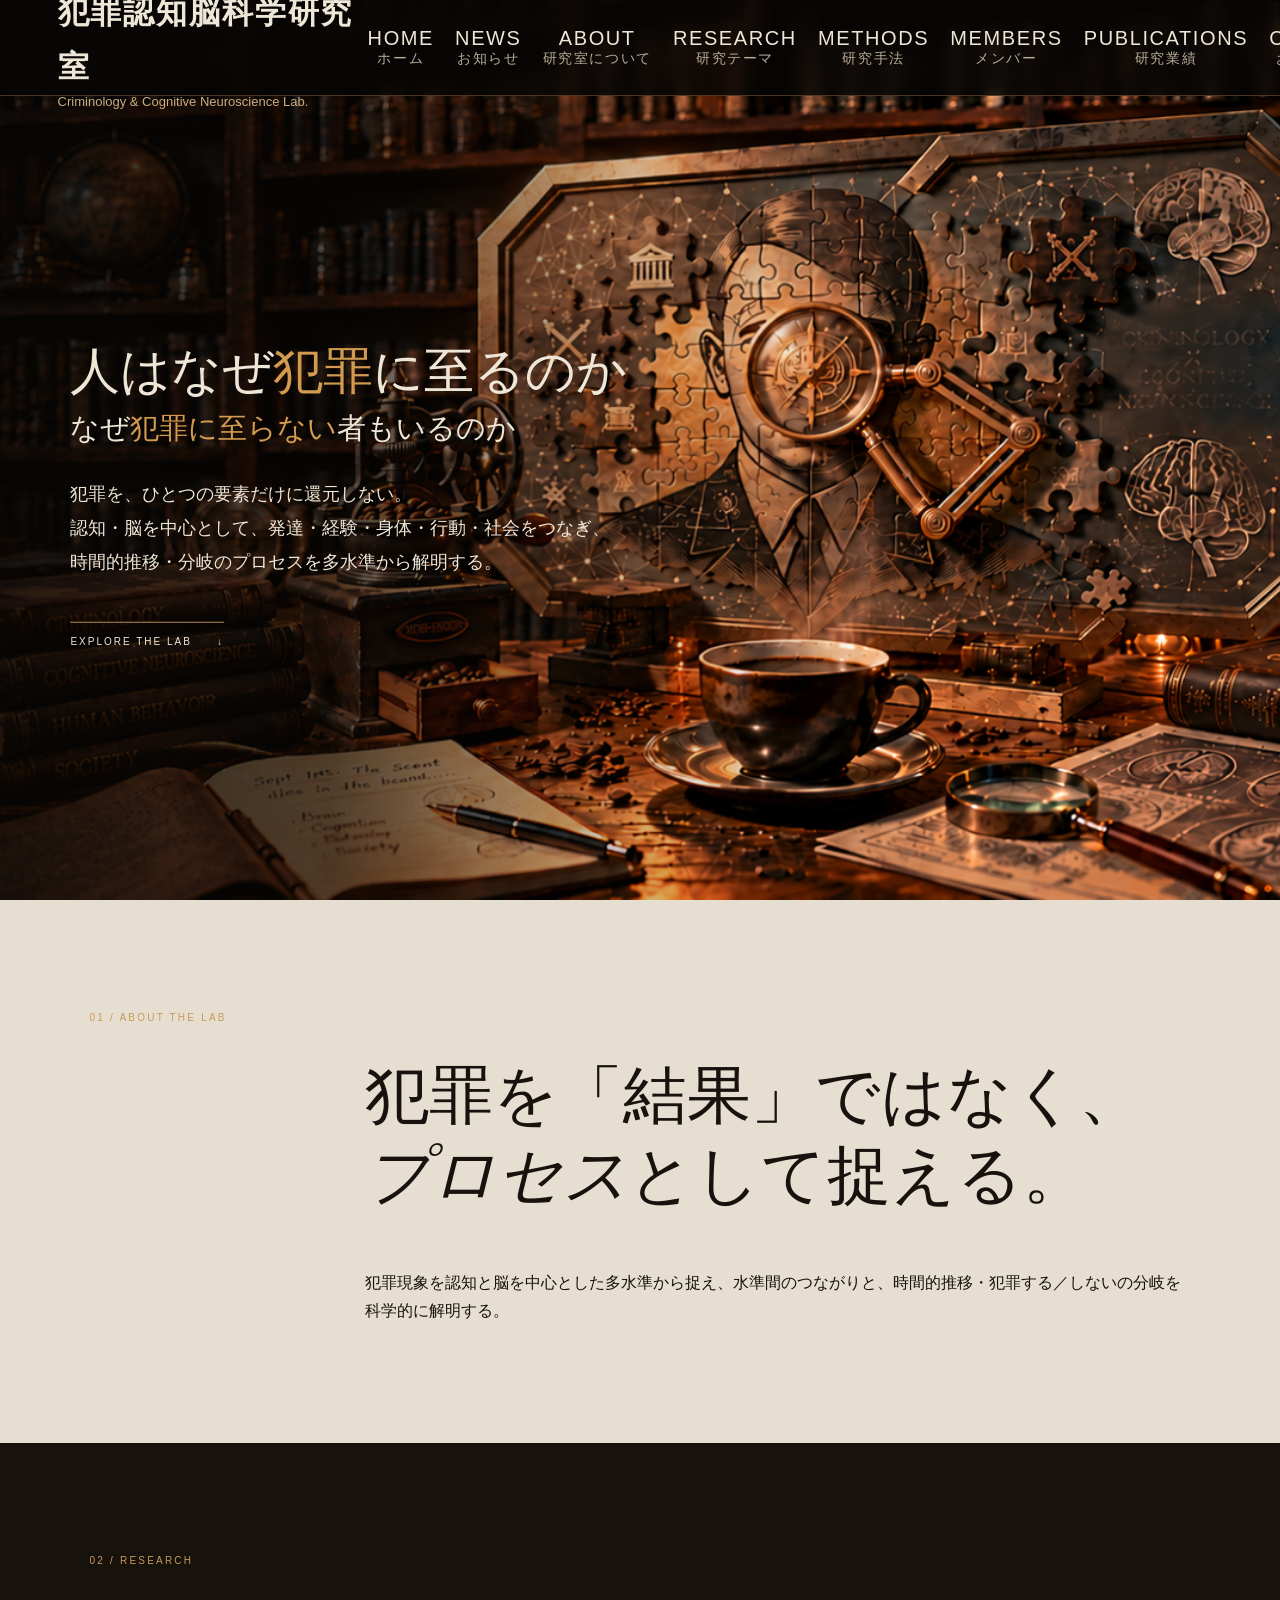
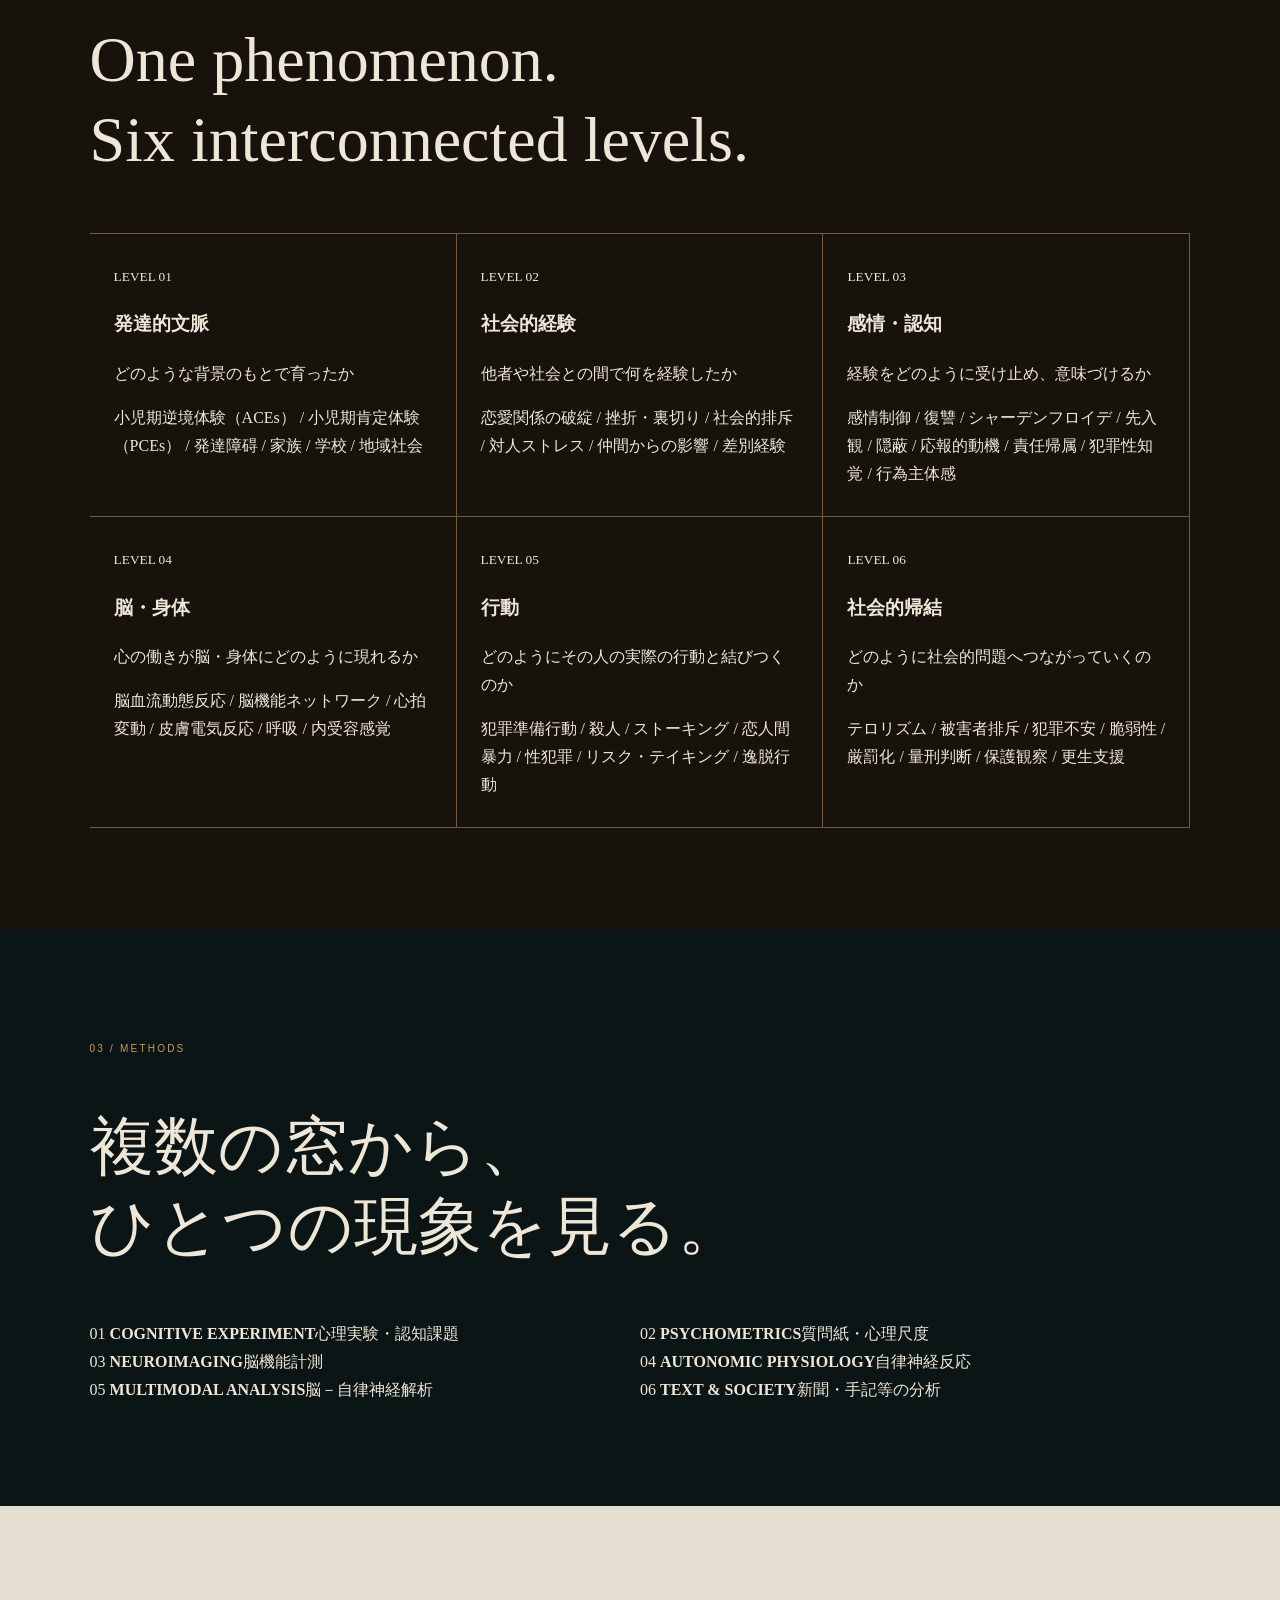
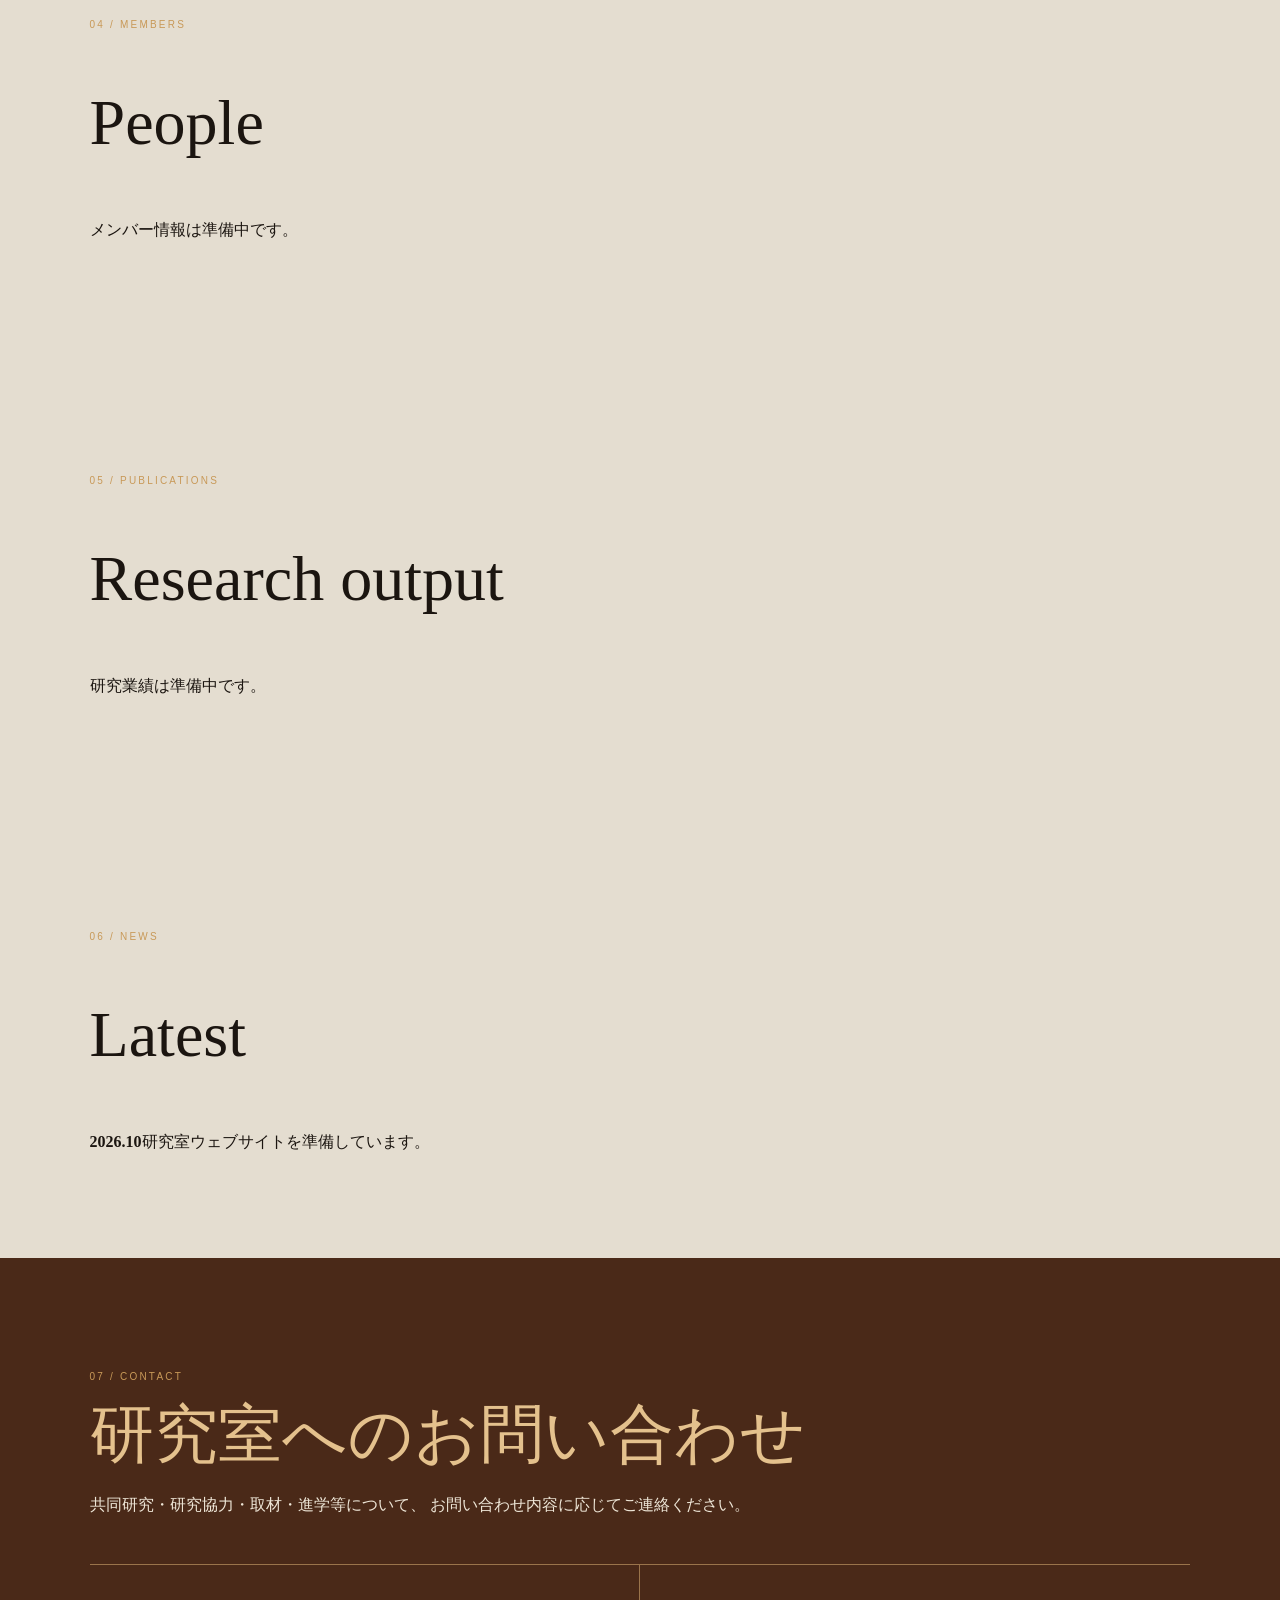
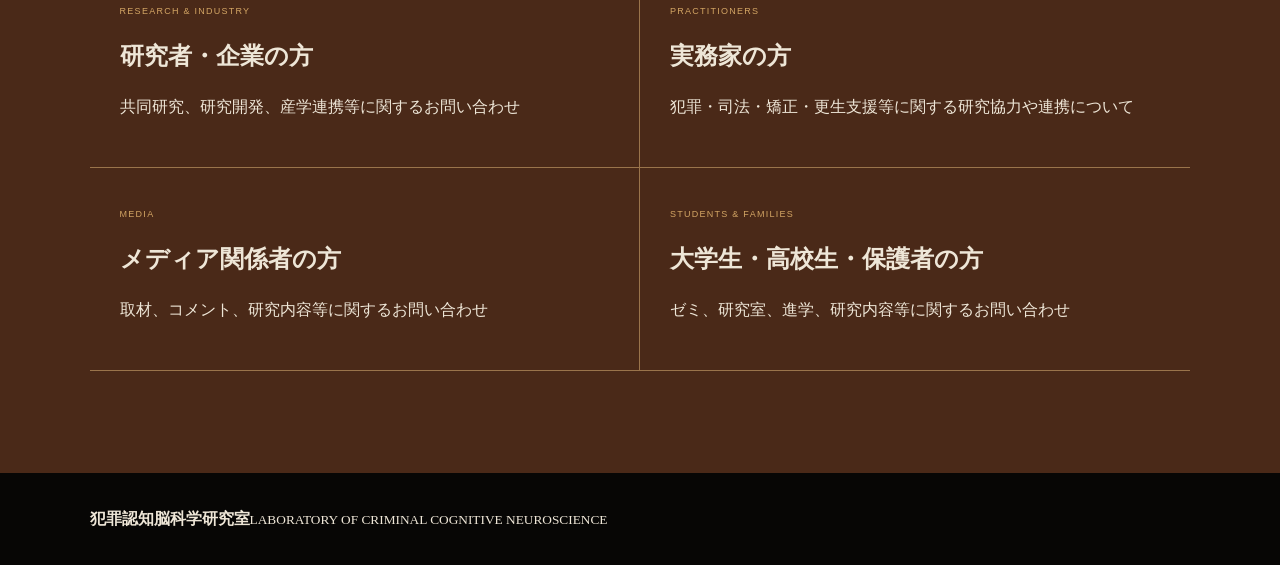
==== index.html @ 219d240c "Update index.html" ====
<!doctype html>
<html lang="ja">
<head>
<meta charset="utf-8"><meta name="viewport" content="width=device-width,initial-scale=1">
<title>犯罪認知脳科学研究室 | Criminology & Cognitive Neuroscience Laboratory </title>
<meta name="description" content="犯罪現象を認知・脳・身体・行動・社会の多水準から捉える犯罪認知脳科学研究室。">
<link rel="stylesheet" href="style.css?v=7">
</head>
<body>
<header class="site-header">
  <a class="brand" href="#top"><strong id="lab-name">犯罪認知脳科学研究室</strong><small id="lab-name-en">Criminology & Cognitive Neuroscience Laboratory</small></a>
  <button class="menu" onclick="document.body.classList.toggle('open')">MENU</button>
<nav>
  <a href="#top">HOME<small>ホーム</small></a>
  <a href="#news">NEWS<small>お知らせ</small></a>
  <a href="#about">ABOUT<small>研究室について</small></a>
  <a href="#research">RESEARCH<small>研究テーマ</small></a>
  <a href="#methods">METHODS<small>研究手法</small></a>
  <a href="#people">MEMBERS<small>メンバー</small></a>
  <a href="#output">PUBLICATIONS<small>研究業績</small></a>
  <a href="#contact">CONTACT<small>お問い合わせ</small></a>
</nav>
</header>

<main id="top">
<section class="hero">
 <div class="shade"></div>
 <div class="hero-copy">
   <h1>人はなぜ<span>犯罪</span>に至るのか<br><span class="second">なぜ<span class="accent">犯罪に至らない</span>者もいるのか</span></h1>
   <p class="sub">犯罪を、ひとつの要素だけに還元しない。<br>認知・脳を中心として、発達・経験・身体・行動・社会をつなぎ、<br>時間的推移・分岐のプロセスを多水準から解明する。</p>
   <a class="discover" href="#about">EXPLORE THE LAB <i>↓</i></a>
 </div>
</section>

<section class="intro" id="about">
 <p class="label">01 / ABOUT THE LAB</p>
 <div><h2>犯罪を「結果」ではなく、<br><em>プロセス</em>として捉える。</h2>
 <p>犯罪現象を認知と脳を中心とした多水準から捉え、水準間のつながりと、時間的推移・犯罪する／しないの分岐を科学的に解明する。</p></div>
</section>

<section class="research" id="research">
 <p class="label">02 / RESEARCH</p><h2>One phenomenon.<br><span>Six interconnected levels.</span></h2>
 <div class="cards six">
  <article><small>LEVEL 01</small><h3>発達的文脈</h3><p>どのような背景のもとで育ったか</p><span>小児期逆境体験（ACEs） / 小児期肯定体験（PCEs） / 発達障碍 / 家族 / 学校 / 地域社会</span></article>
  <article><small>LEVEL 02</small><h3>社会的経験</h3><p>他者や社会との間で何を経験したか</p><span>恋愛関係の破綻 / 挫折・裏切り / 社会的排斥 / 対人ストレス / 仲間からの影響 / 差別経験</span></article>
  <article><small>LEVEL 03</small><h3>感情・認知</h3><p>経験をどのように受け止め、意味づけるか</p><span>感情制御 / 復讐 / シャーデンフロイデ / 先入観 / 隠蔽 / 応報的動機 / 責任帰属 / 犯罪性知覚 / 行為主体感</span></article>
  <article><small>LEVEL 04</small><h3>脳・身体</h3><p>心の働きが脳・身体にどのように現れるか</p><span>脳血流動態反応 / 脳機能ネットワーク / 心拍変動 / 皮膚電気反応 / 呼吸 / 内受容感覚</span></article>
  <article><small>LEVEL 05</small><h3>行動</h3><p>どのようにその人の実際の行動と結びつくのか</p><span>犯罪準備行動 / 殺人 / ストーキング / 恋人間暴力 / 性犯罪 / リスク・テイキング / 逸脱行動</span></article>
  <article><small>LEVEL 06</small><h3>社会的帰結</h3><p>どのように社会的問題へつながっていくのか</p><span>テロリズム / 被害者排斥 / 犯罪不安 / 脆弱性 / 厳罰化 / 量刑判断 / 保護観察 / 更生支援</span></article>
 </div>
</section>

<section class="methods" id="methods">
  <p class="label">03 / METHODS</p>
  <h2>複数の窓から、<br>ひとつの現象を見る。</h2>
<div class="methodgrid"><div>01 <b>COGNITIVE EXPERIMENT</b><span>心理実験・認知課題</span></div><div>02 <b>PSYCHOMETRICS</b><span>質問紙・心理尺度</span></div><div>03 <b>NEUROIMAGING</b><span>脳機能計測</span></div><div>04 <b>AUTONOMIC PHYSIOLOGY</b><span>自律神経反応</span></div><div>05 <b>MULTIMODAL ANALYSIS</b><span>脳－自律神経解析</span></div><div>06 <b>TEXT & SOCIETY</b><span>新聞・手記等の分析</span></div></div>
</section>

<section class="placeholder" id="people">
  <p class="label">04 / MEMBERS</p><h2>People</h2><div id="members-list" class="editable-list"></div>
</section>

<section class="placeholder" id="output">
  <p class="label">05 / PUBLICATIONS</p><h2>Research output</h2><div id="publications-list" class="editable-list"></div>
</section>

<section class="placeholder" id="news">
  <p class="label">06 / NEWS</p><h2>Latest</h2><div id="news-list" class="editable-list"></div>
</section>

<section class="contact" id="contact">
  <p class="label">07 / CONTACT</p>

  <h2>研究室へのお問い合わせ</h2>

  <p class="contact-lead">
    共同研究・研究協力・取材・進学等について、
    お問い合わせ内容に応じてご連絡ください。
  </p>

  <div class="contact-grid">

    <article>
      <small>RESEARCH &amp; INDUSTRY</small>
      <h3>研究者・企業の方</h3>
      <p>共同研究、研究開発、産学連携等に関するお問い合わせ</p>
    </article>

    <article>
      <small>PRACTITIONERS</small>
      <h3>実務家の方</h3>
      <p>犯罪・司法・矯正・更生支援等に関する研究協力や連携について</p>
    </article>

    <article>
      <small>MEDIA</small>
      <h3>メディア関係者の方</h3>
      <p>取材、コメント、研究内容等に関するお問い合わせ</p>
    </article>

    <article>
      <small>STUDENTS &amp; FAMILIES</small>
      <h3>大学生・高校生・保護者の方</h3>
      <p>ゼミ、研究室、進学、研究内容等に関するお問い合わせ</p>
    </article>

  </div>
</section>

</main>
<footer><strong>犯罪認知脳科学研究室</strong><small>LABORATORY OF CRIMINAL COGNITIVE NEUROSCIENCE</small></footer>
<script src="content.js?v=2"></script>
</body></html>
---- style.css ----
*{box-sizing:border-box}html{scroll-behavior:smooth}body{margin:0;background:#100d0a;color:#eee6d7;font-family:Georgia,"Yu Mincho","Hiragino Mincho ProN",serif;line-height:1.75}a{color:inherit;text-decoration:none}
.site-header{height:96px;position:absolute;z-index:20;top:0;left:0;width:100%;display:flex;align-items:center;padding:0 4.5vw;background:rgba(7,6,5,.86);border-bottom:1px solid rgba(178,135,75,.38);backdrop-filter:blur(8px)}
.brand{display:flex;flex-direction:column;min-width:310px}.brand strong{font-size:23px;letter-spacing:.06em}.brand small{font:10px Arial,sans-serif;color:#c8ad82}
.site-header nav{margin-left:auto;display:flex;gap:1.65vw}.site-header nav a{font:12px Arial,sans-serif;letter-spacing:.08em;text-align:center;white-space:nowrap}.site-header nav small{display:block;font-family:"Yu Mincho",serif;font-size:9px;color:#b9ad9a}.menu{display:none}
.hero{height:100vh;min-height:720px;position:relative;background:url("hero.png") center/cover no-repeat}.shade{position:absolute;inset:0;background:linear-gradient(90deg,rgba(8,6,4,.88),rgba(8,6,4,.7) 26%,rgba(8,6,4,.18) 49%,transparent 68%)}.hero-copy{position:absolute;z-index:2;left:5.5vw;top:52%;transform:translateY(-43%);width:44vw;max-width:850px}.kicker,.label{font:10px Arial,sans-serif;letter-spacing:.22em;color:#c89958}.hero h1{font-size:clamp(43px,4.6vw,78px);font-weight:400;line-height:1.2;margin:.25em 0}.hero h1 span{color:#d29b50}.hero h1>.second{display:block;margin-top:.18em;color:#eee6d7;font-size:.53em;line-height:1.55}.sub{font-size:16px;margin-top:26px;line-height:1.9}.discover{display:inline-flex;gap:25px;border-top:1px solid #b58a51;margin-top:25px;padding-top:13px;font:10px Arial;letter-spacing:.2em}
.intro,.research,.methods,.placeholder,.join{padding:8vw 7vw}.intro{display:grid;grid-template-columns:1fr 3fr;background:#e6ded0;color:#17120d}.intro h2,.research h2,.methods h2,.placeholder h2,.join h2{font-size:clamp(38px,5vw,72px);line-height:1.25;font-weight:400}.research{background:#18120d}.cards{display:grid;grid-template-columns:repeat(3,1fr);border-top:1px solid #765a38}.cards article{padding:28px 24px;border-right:1px solid #765a38;border-bottom:1px solid #765a38}.methods{background:#0c1516}.methodgrid{display:grid;grid-template-columns:1fr 1fr}.placeholder{background:#e4ddd0;color:#1b1510}.join{background:#4a2918}footer{padding:32px 7vw;background:#070605}
@media(max-width:900px){.site-header{height:72px}.brand strong{font-size:16px}.brand small{display:none}.site-header nav{display:none}.menu{display:block;margin-left:auto}.hero-copy{left:7vw;width:86vw}.hero h1{font-size:clamp(42px,11vw,65px)}.intro{grid-template-columns:1fr}.cards{grid-template-columns:1fr}.methodgrid{grid-template-columns:1fr}}

/* PC表示の調整 */
@media (min-width: 901px) {

  /* ヘッダー */
  .site-header .brand strong {
    font-size: 31px !important;
  }

  .site-header .brand small {
    font-size: 13px !important;
  }

  .site-header nav a {
    font-size: 20px !important;
  }

  .site-header nav a small {
    font-size: 14px !important;
  }

 /* トップのメッセージ */
.hero-copy {
  width: 50vw !important;
  max-width: none !important;
}

.hero h1 {
  font-size: 50px !important;
  white-space: nowrap;
}

.hero h1 > .second {
  font-size: 0.58em !important;
  white-space: nowrap;
}

.hero .sub {
  font-size: 18px !important;
}

.contact{
  padding:8vw 7vw;
  background:#4a2918;
  color:#eee6d7;
}

.contact h2{
  font-size:clamp(38px,5vw,72px);
  line-height:1.25;
  font-weight:400;
  margin:.2em 0;
  color:#e4c18d;
}

.contact-lead{
  max-width:760px;
  margin-bottom:45px;
}

.contact-grid{
  display:grid;
  grid-template-columns:repeat(2,1fr);
  border-top:1px solid #9a744b;
}

.contact-grid article{
  padding:30px;
  border-right:1px solid #9a744b;
  border-bottom:1px solid #9a744b;
}

.contact-grid article:nth-child(2n){
  border-right:0;
}

.contact-grid small{
  font-family:Arial,sans-serif;
  font-size:9px;
  letter-spacing:.14em;
  color:#d3a564;
}

.contact-grid h3{
  font-size:24px;
  margin:.5em 0;
}

@media(max-width:900px){
  .contact-grid{
    grid-template-columns:1fr;
  }

  .contact-grid article{
    border-right:0;
  }
}
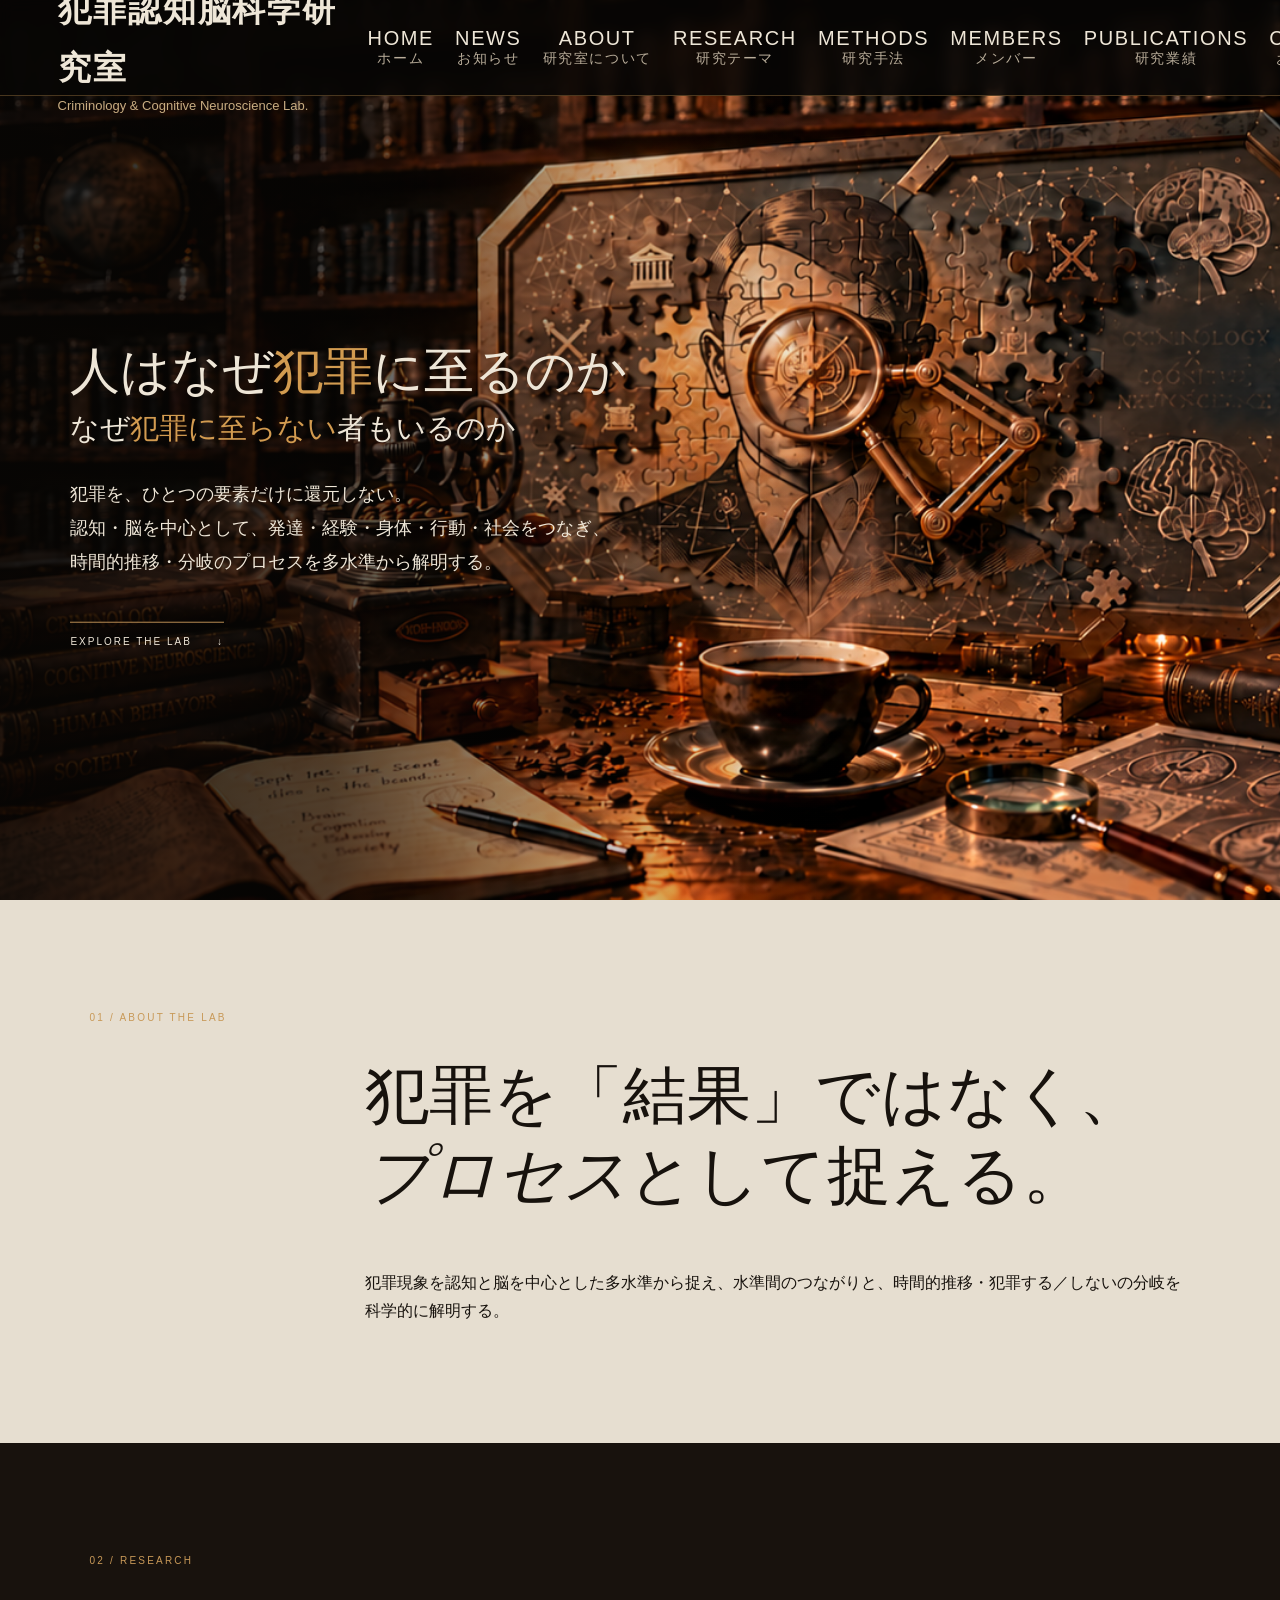
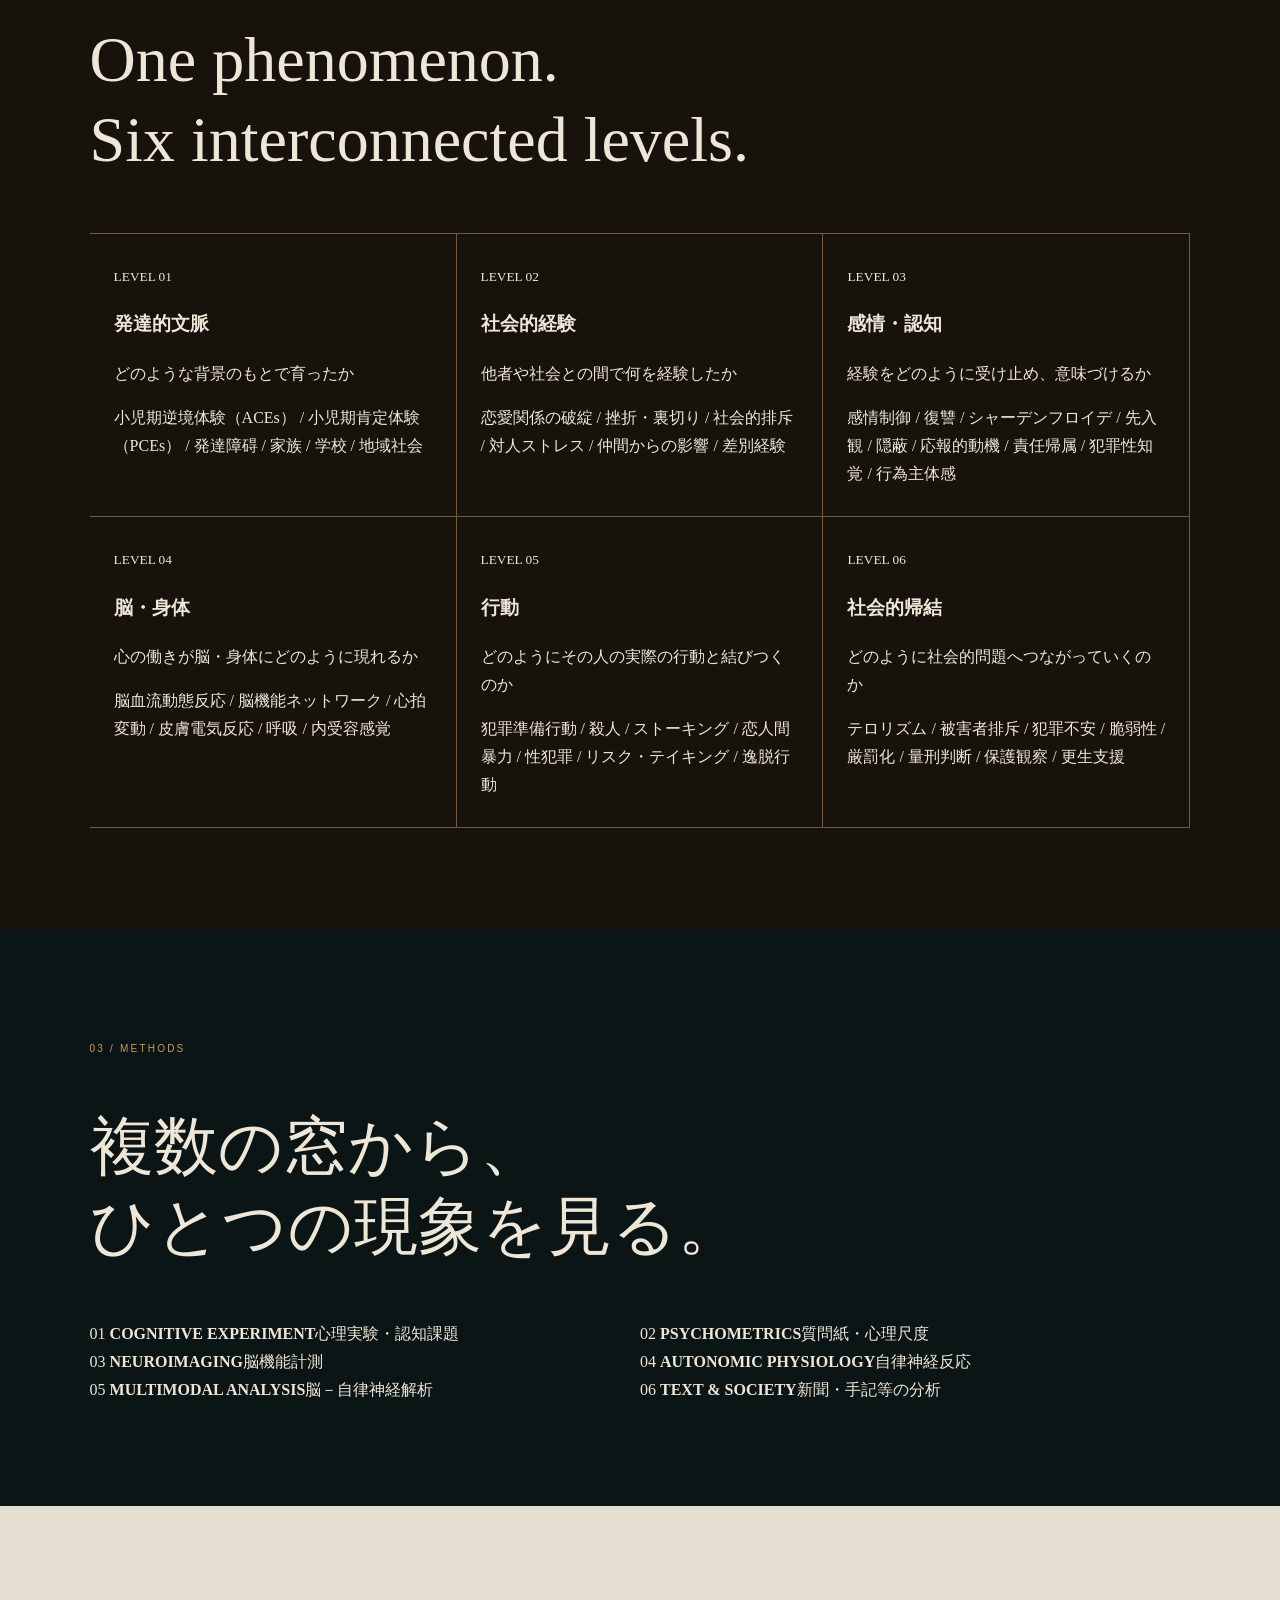
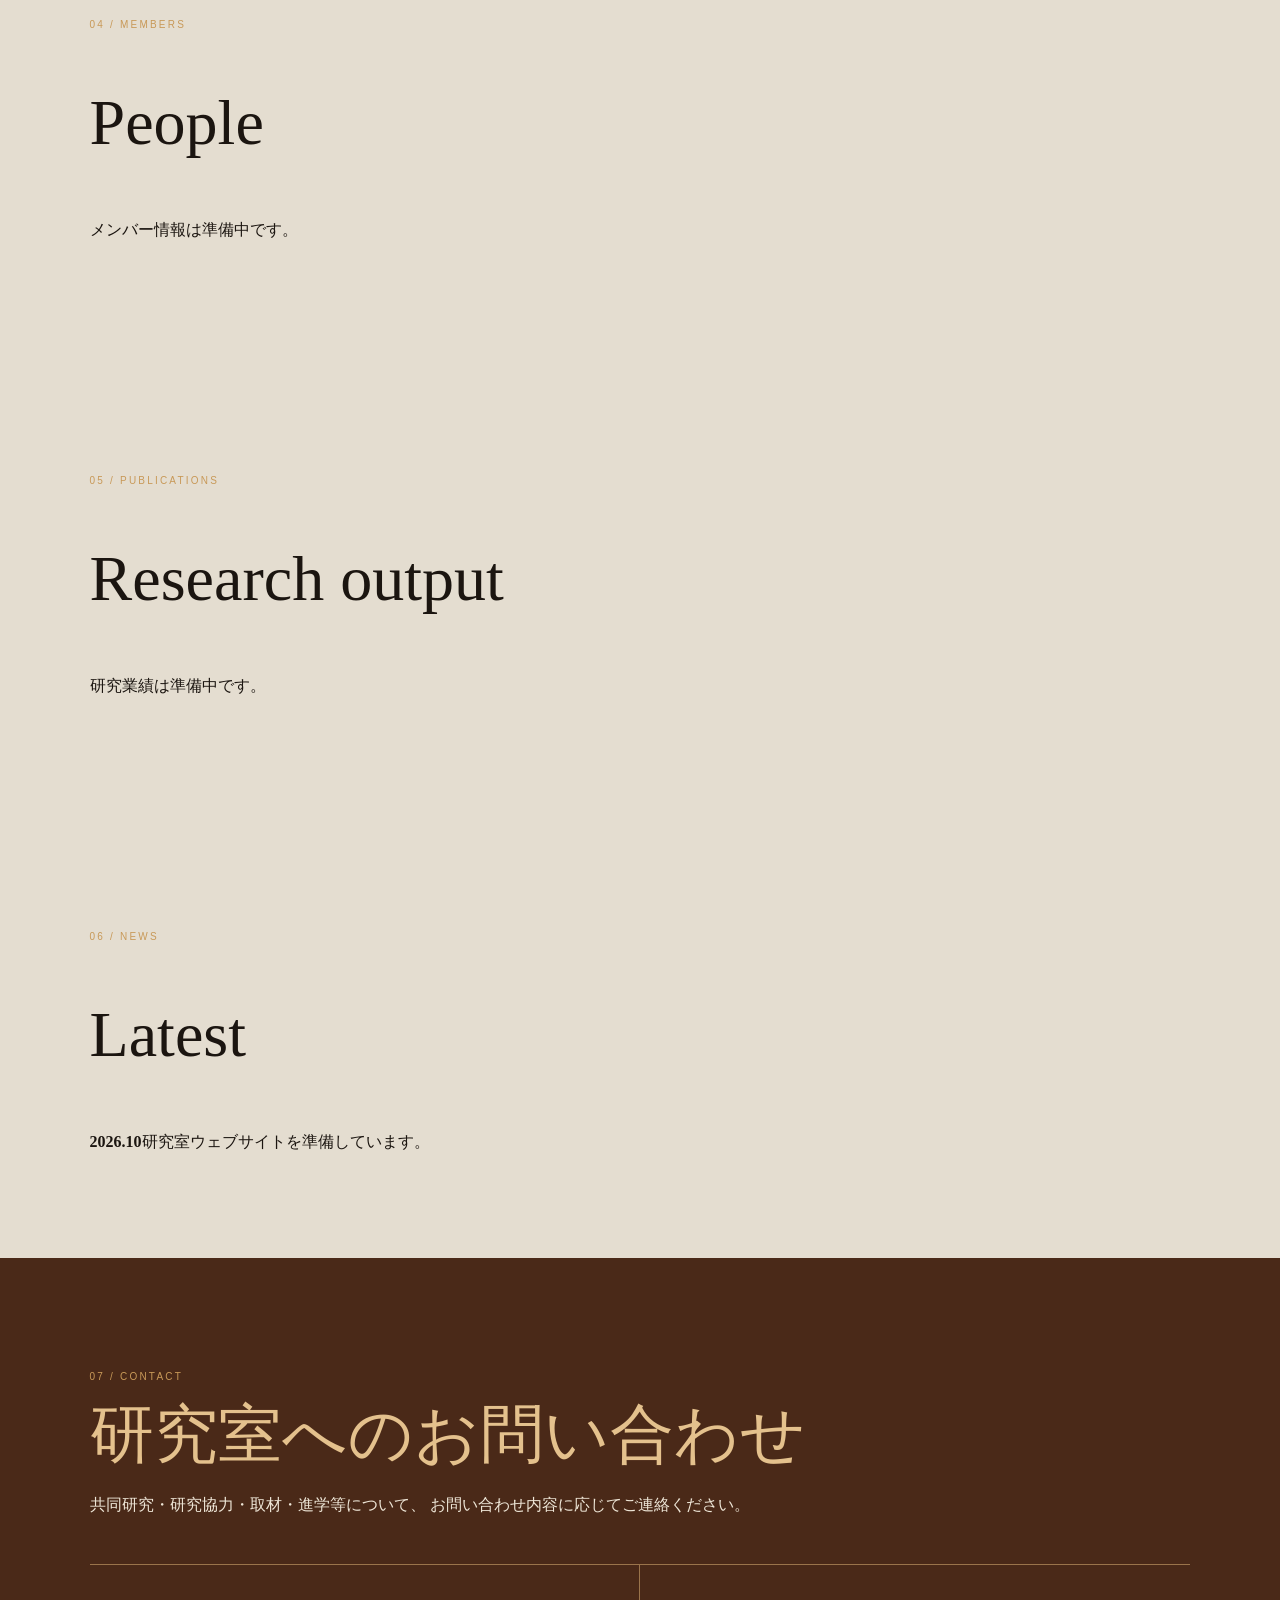
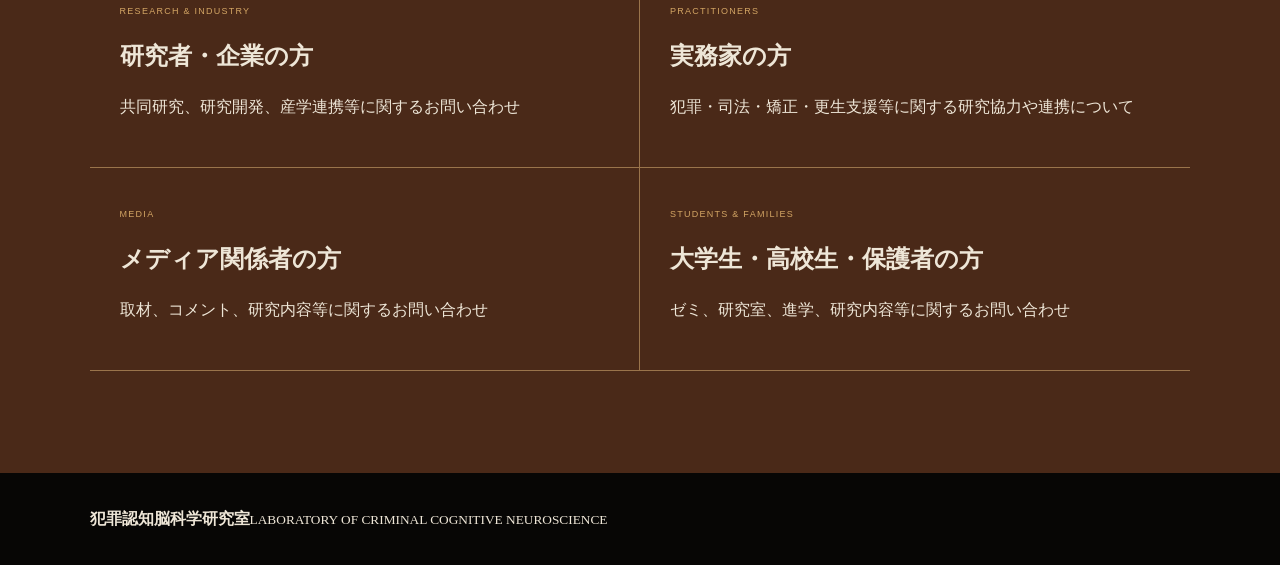
==== commit f509e4bd: "Update index.html" ====
--- a/index.html
+++ b/index.html
@@ -4,7 +4,7 @@
 <meta charset="utf-8"><meta name="viewport" content="width=device-width,initial-scale=1">
 <title>犯罪認知脳科学研究室 | Criminology & Cognitive Neuroscience Laboratory </title>
 <meta name="description" content="犯罪現象を認知・脳・身体・行動・社会の多水準から捉える犯罪認知脳科学研究室。">
-<link rel="stylesheet" href="style.css?v=7">
+<link rel="stylesheet" href="style.css?v=8">
 </head>
 <body>
 <header class="site-header">
--- a/style.css
+++ b/style.css
@@ -11,7 +11,7 @@
 
   /* ヘッダー */
   .site-header .brand strong {
-    font-size: 31px !important;
+    font-size: 33px !important;
   }
 
   .site-header .brand small {
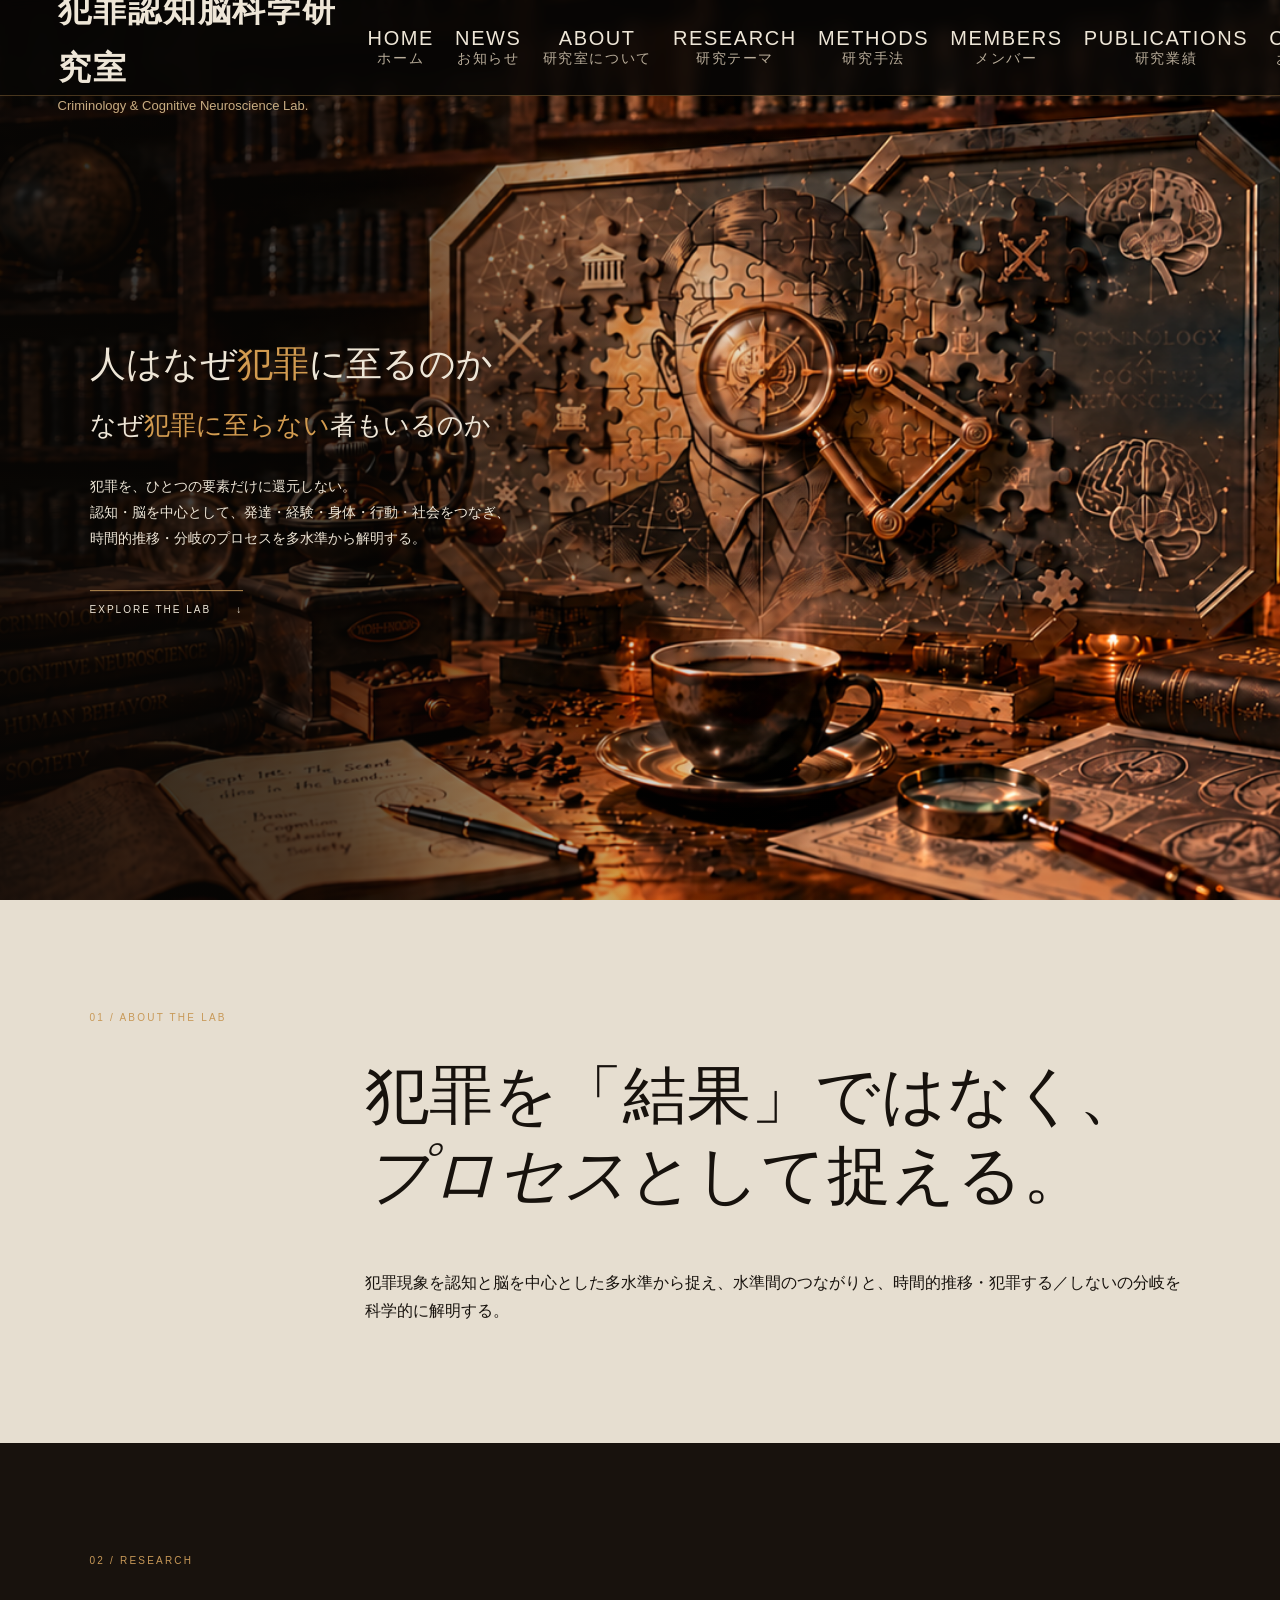
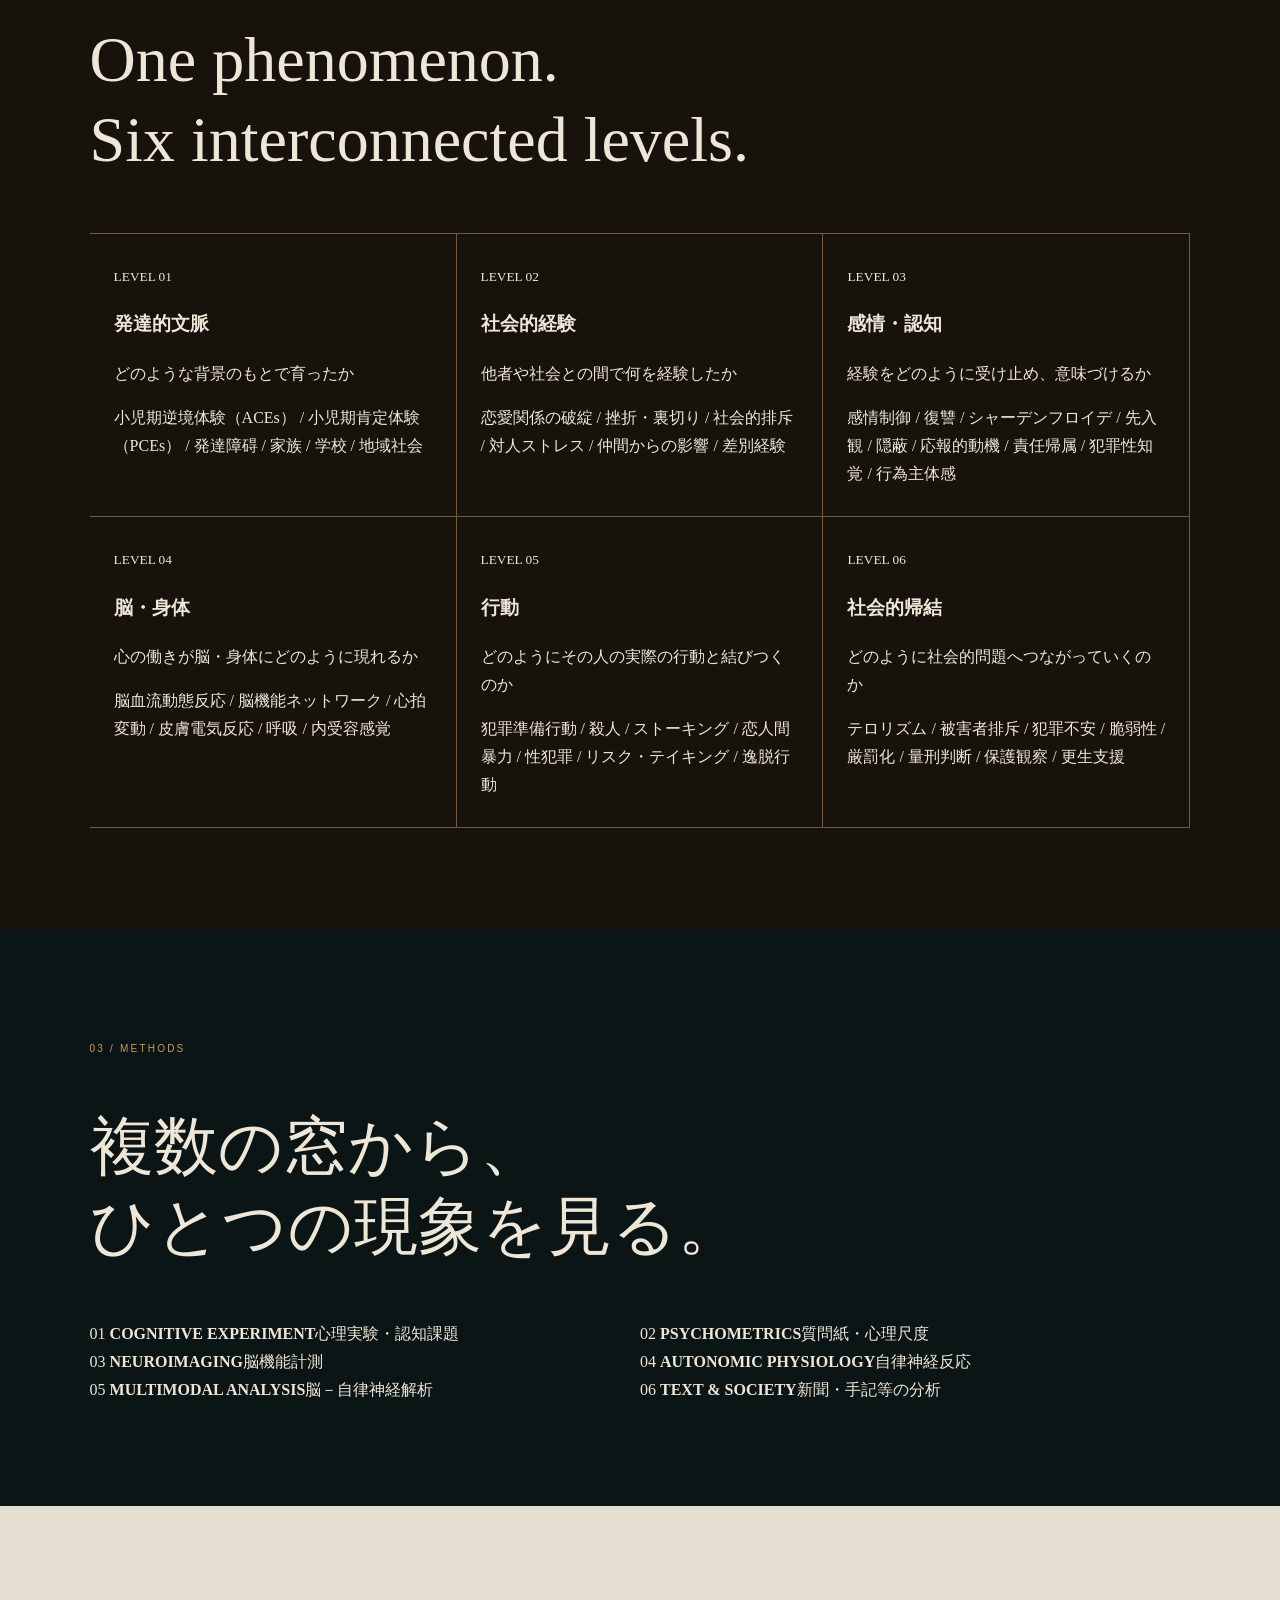
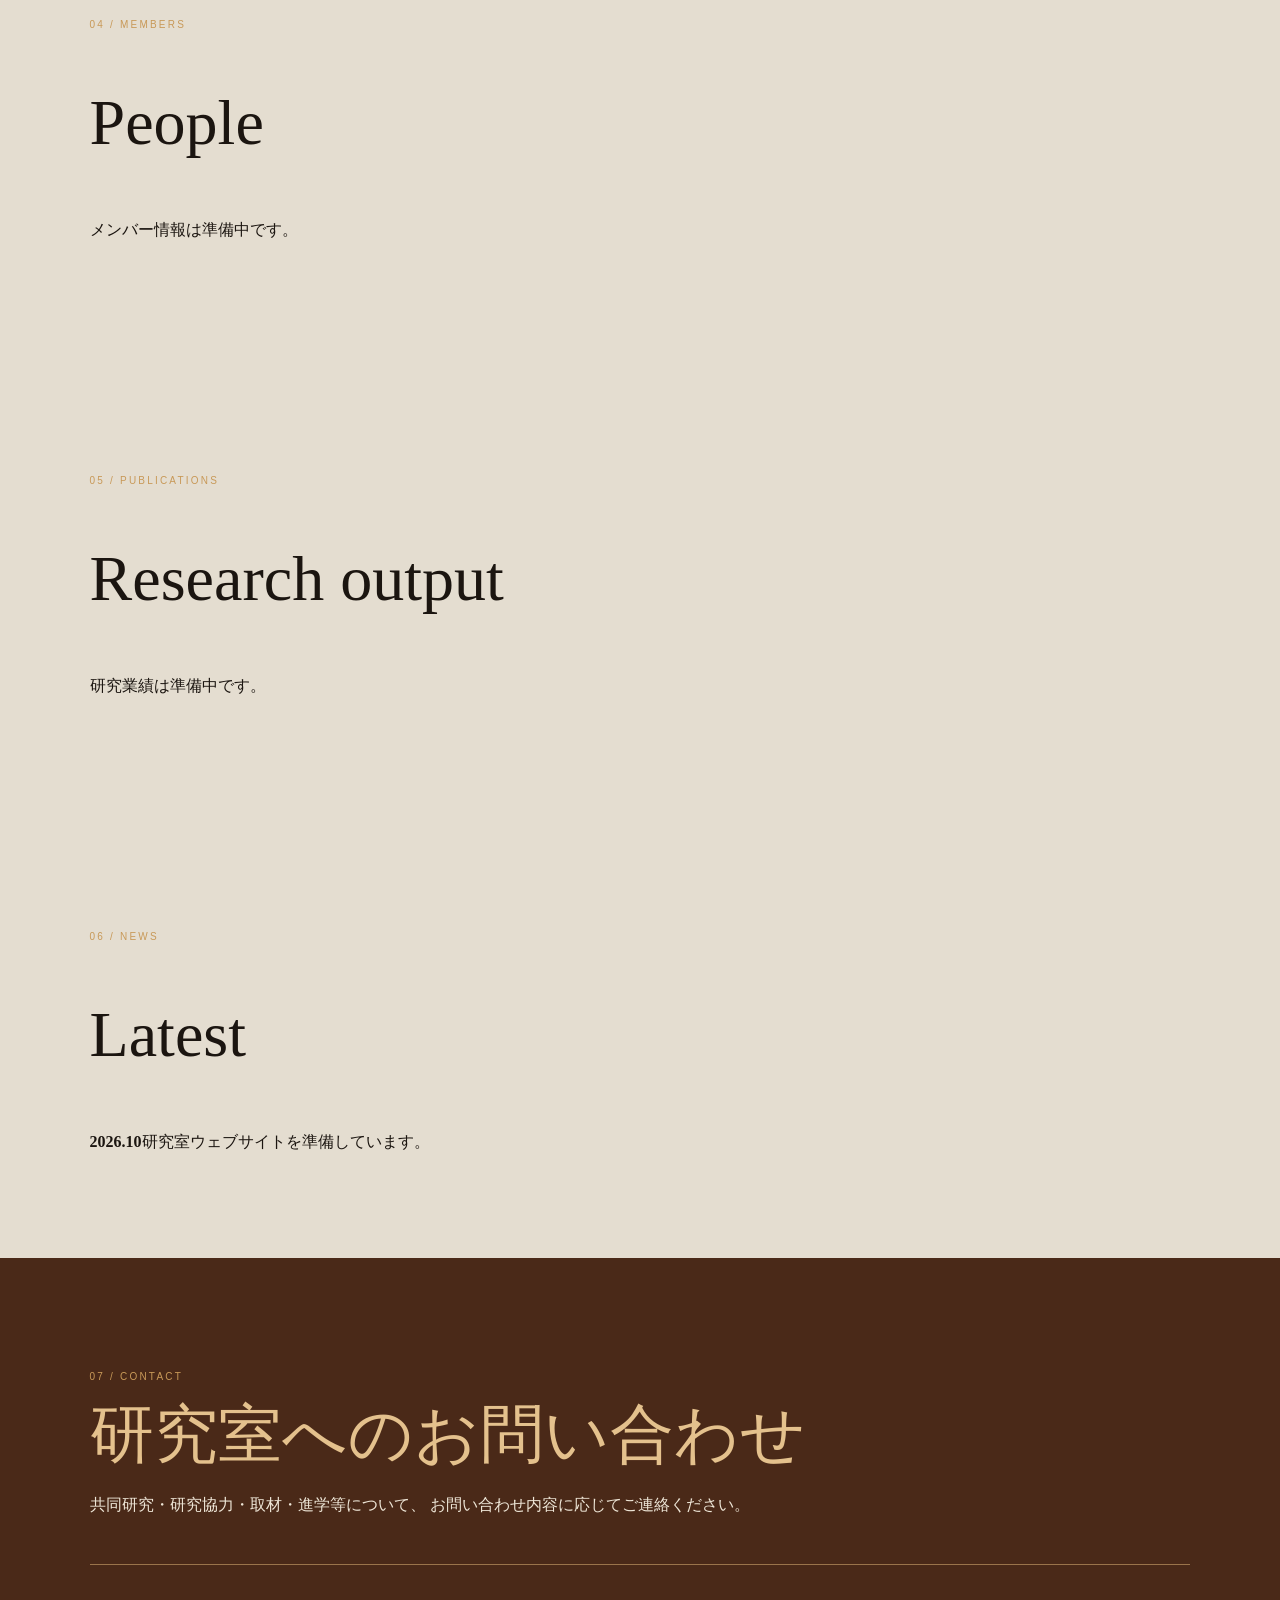
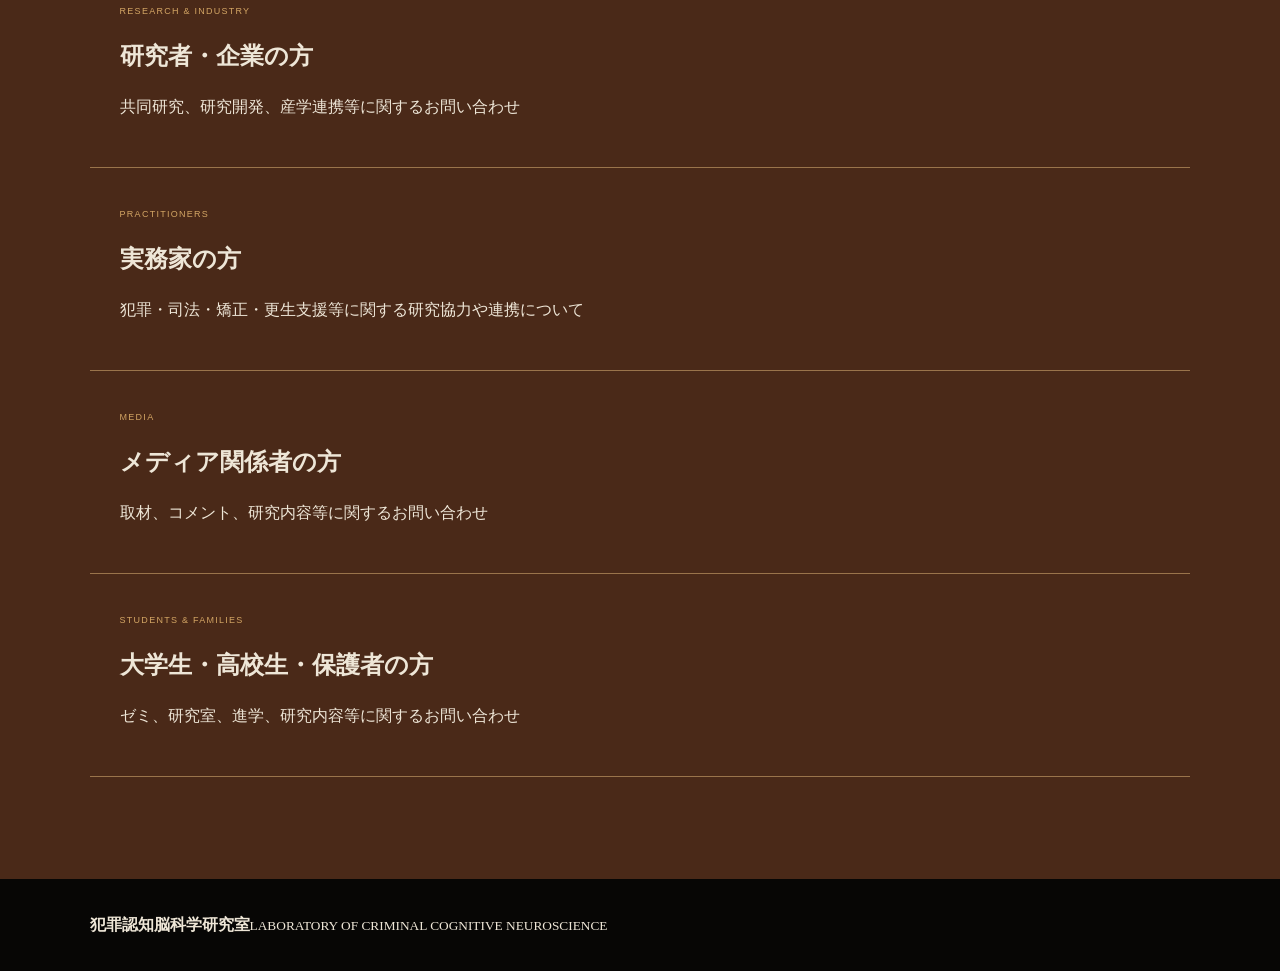
==== commit e6a2b7a4: "Update index.html" ====
--- a/index.html
+++ b/index.html
@@ -4,7 +4,7 @@
 <meta charset="utf-8"><meta name="viewport" content="width=device-width,initial-scale=1">
 <title>犯罪認知脳科学研究室 | Criminology & Cognitive Neuroscience Laboratory </title>
 <meta name="description" content="犯罪現象を認知・脳・身体・行動・社会の多水準から捉える犯罪認知脳科学研究室。">
-<link rel="stylesheet" href="style.css?v=8">
+<link rel="stylesheet" href="style.css?v=20">
 </head>
 <body>
 <header class="site-header">
--- a/style.css
+++ b/style.css
@@ -102,3 +102,135 @@
     border-right:0;
   }
 }
+
+
+  
+/* ========================================
+   スマホ版 HERO 最終調整
+   ======================================== */
+@media (max-width: 900px) {
+
+  .hero-copy {
+    left: 7vw !important;
+    width: 88vw !important;
+    top: 50% !important;
+  }
+
+  /* 人はなぜ犯罪に至るのか */
+  .hero h1 {
+    font-size: 31px !important;
+    line-height: 1.35 !important;
+    white-space: normal !important;
+  }
+
+  /* なぜ犯罪に至らない者もいるのか */
+  .hero h1 > .second {
+    font-size: 0.72em !important;
+    line-height: 1.55 !important;
+    margin-top: 16px !important;
+    white-space: normal !important;
+  }
+
+  /* 下の説明 */
+  .hero .sub {
+    font-size: 13px !important;
+    line-height: 1.9 !important;
+    margin-top: 25px !important;
+  }
+
+  /* EXPLORE THE LAB */
+  .discover {
+    font-size: 9px !important;
+    margin-top: 22px !important;
+  }
+
+  /* MENU */
+  .menu {
+    display: block !important;
+    margin-left: auto !important;
+    background: transparent !important;
+    color: #e4c18d !important;
+    border: 1px solid #9a744b !important;
+    border-radius: 0 !important;
+    padding: 8px 13px !important;
+    font-family: Arial, sans-serif !important;
+    font-size: 11px !important;
+    letter-spacing: .12em !important;
+  }
+}
+
+  /* ----------------------------
+     トップ画像
+     ---------------------------- */
+
+  .hero {
+    height: 100svh;
+    min-height: 720px;
+
+    /* スマホ用に画像の見える位置を調整 */
+    background-position: 54% center;
+  }
+
+
+  /* ----------------------------
+     トップの文章エリア
+     ---------------------------- */
+
+  .hero-copy {
+  left: 7vw;
+  top: 51%;
+  width: 86vw;
+  transform: translateY(-42%);
+}
+
+.hero h1 {
+  font-size: 36px !important;
+  line-height: 1.30 !important;
+  white-space: normal !important;
+  margin: 0 0 20px;
+}
+
+.hero h1 > .second {
+  display: block;
+  font-size: 0.72em !important;
+  line-height: 1.55 !important;
+  white-space: normal !important;
+  margin-top: 18px;
+}
+
+.hero .sub {
+  font-size: 14px !important;
+  line-height: 1.85 !important;
+  margin-top: 28px;
+}
+
+  /* 説明文 */
+  .hero .sub {
+    font-size: 15px;
+    line-height: 1.9;
+
+    margin-top: 28px;
+  }
+
+
+  /* EXPLORE THE LAB */
+  .discover {
+    margin-top: 24px;
+
+    font-size: 10px;
+  }
+
+
+  /* ----------------------------
+     CONTACT
+     ---------------------------- */
+
+  .contact-grid {
+    grid-template-columns: 1fr;
+  }
+
+  .contact-grid article {
+    border-right: 0;
+  }
+
+}
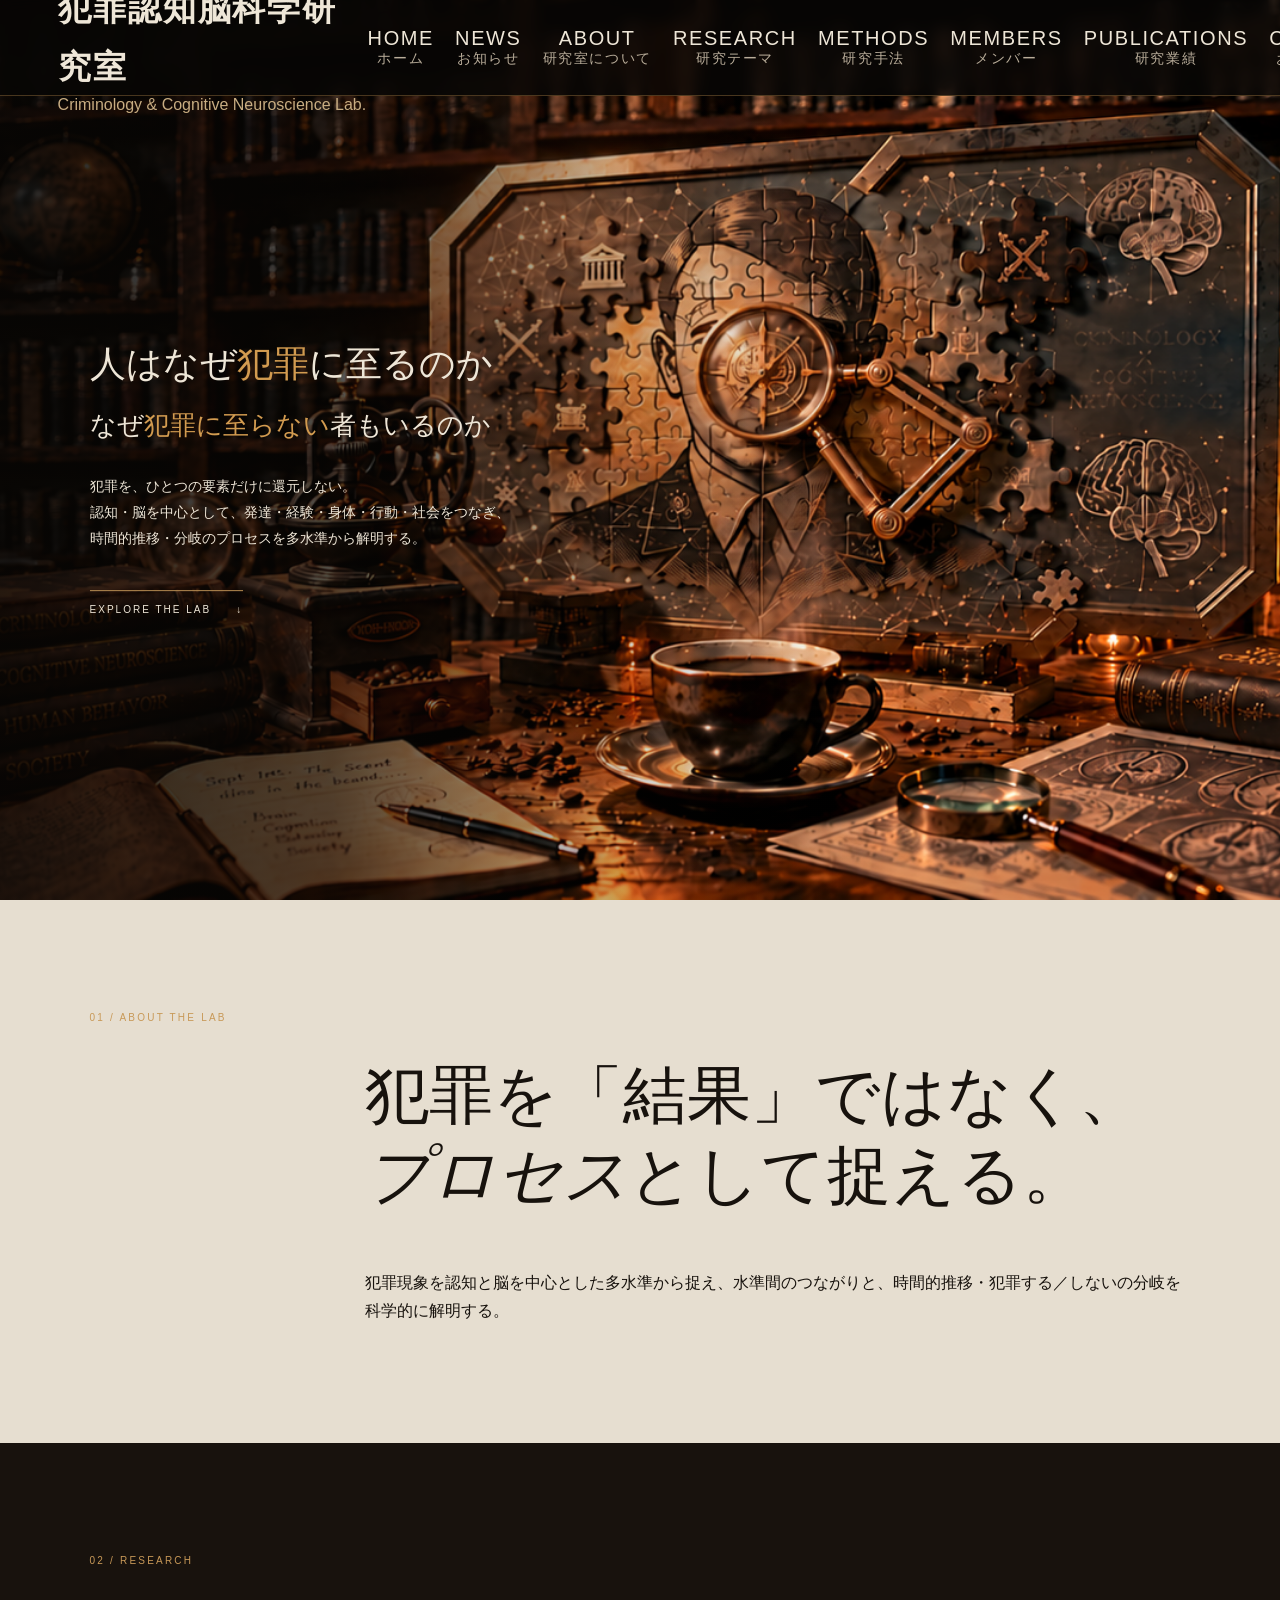
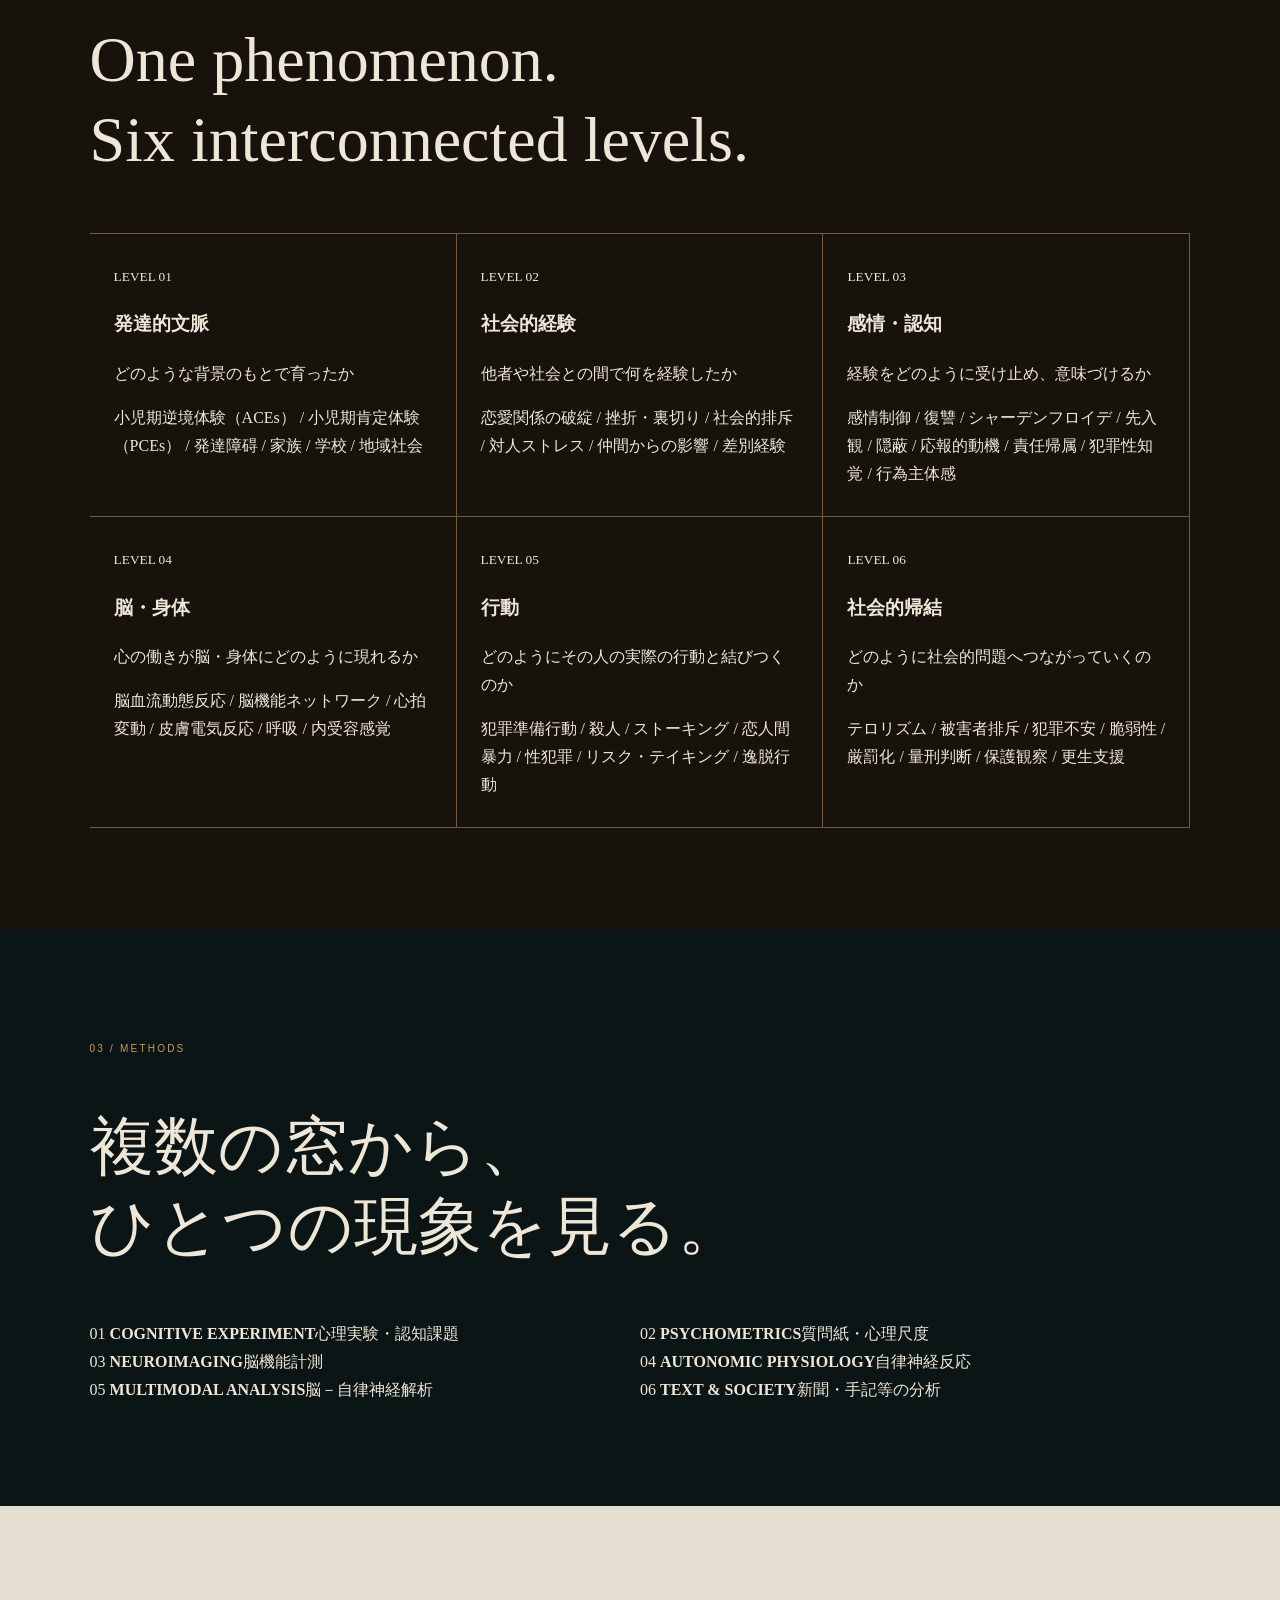
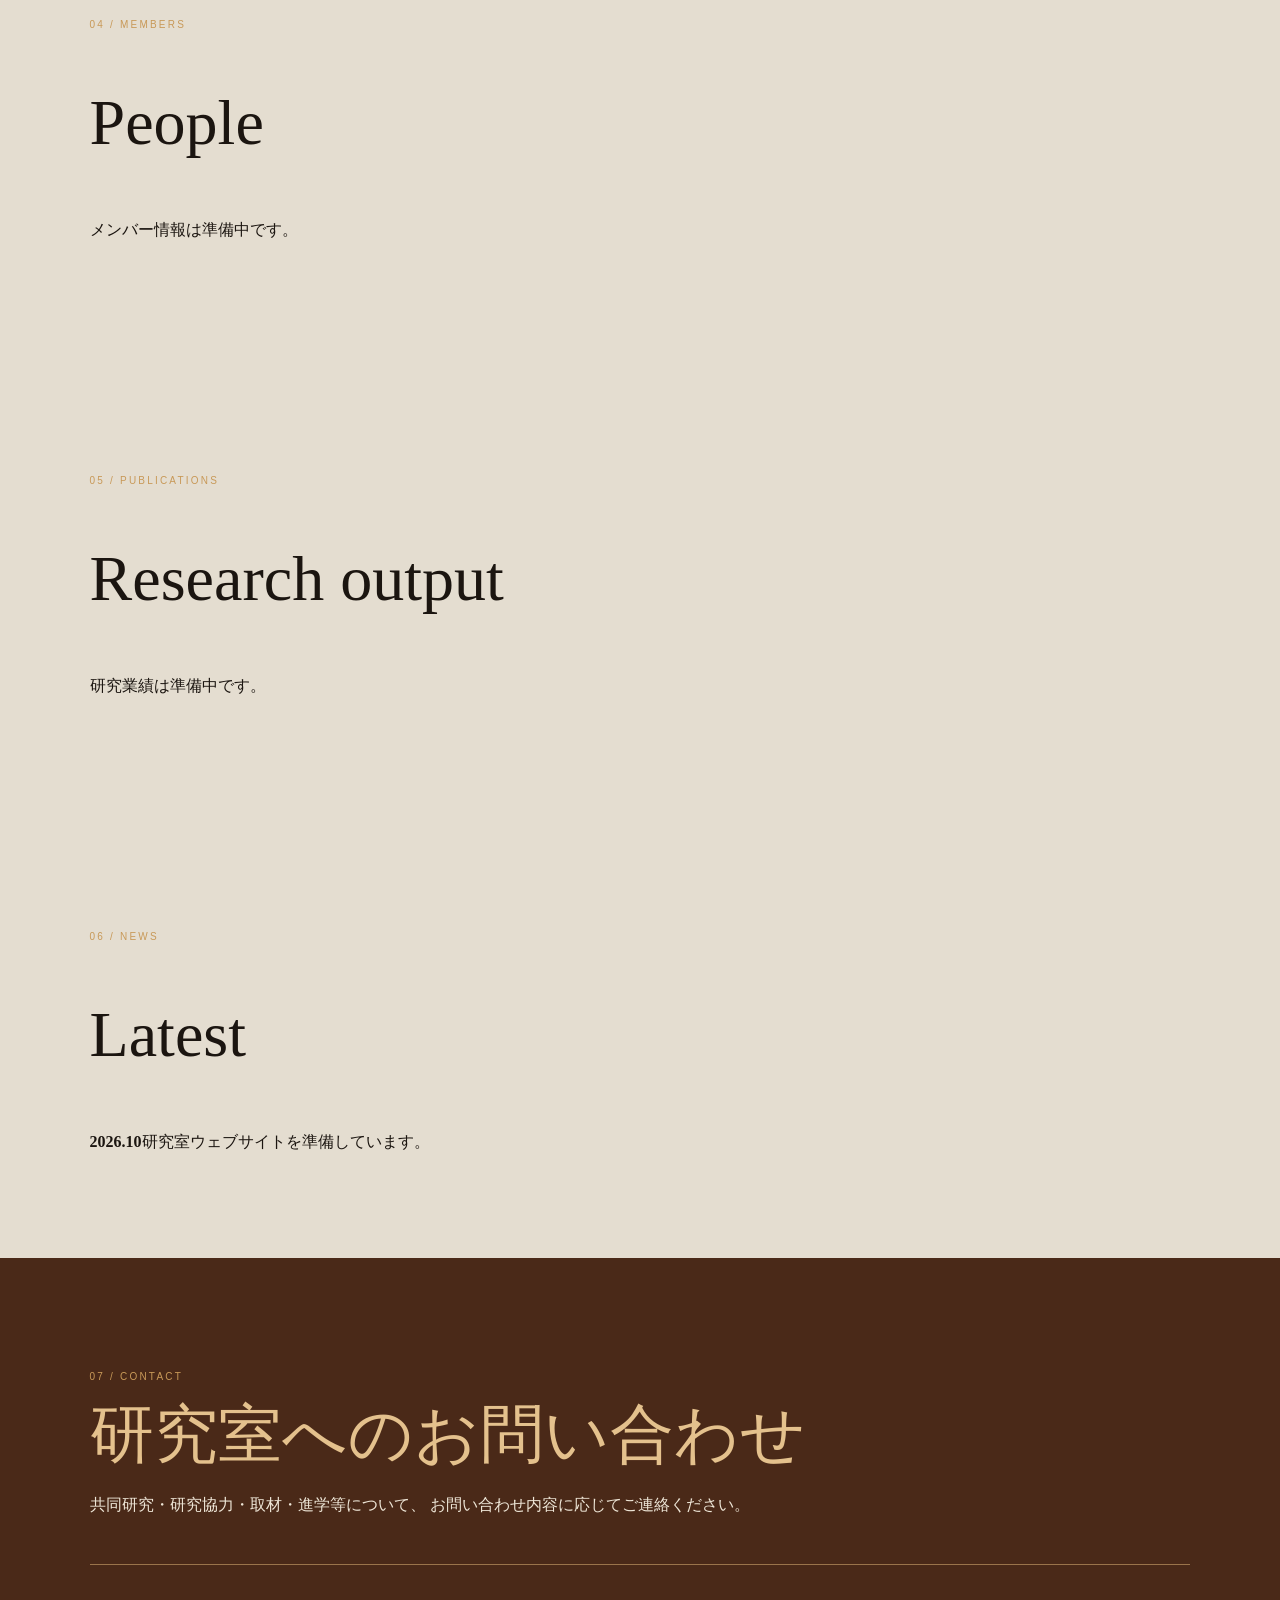
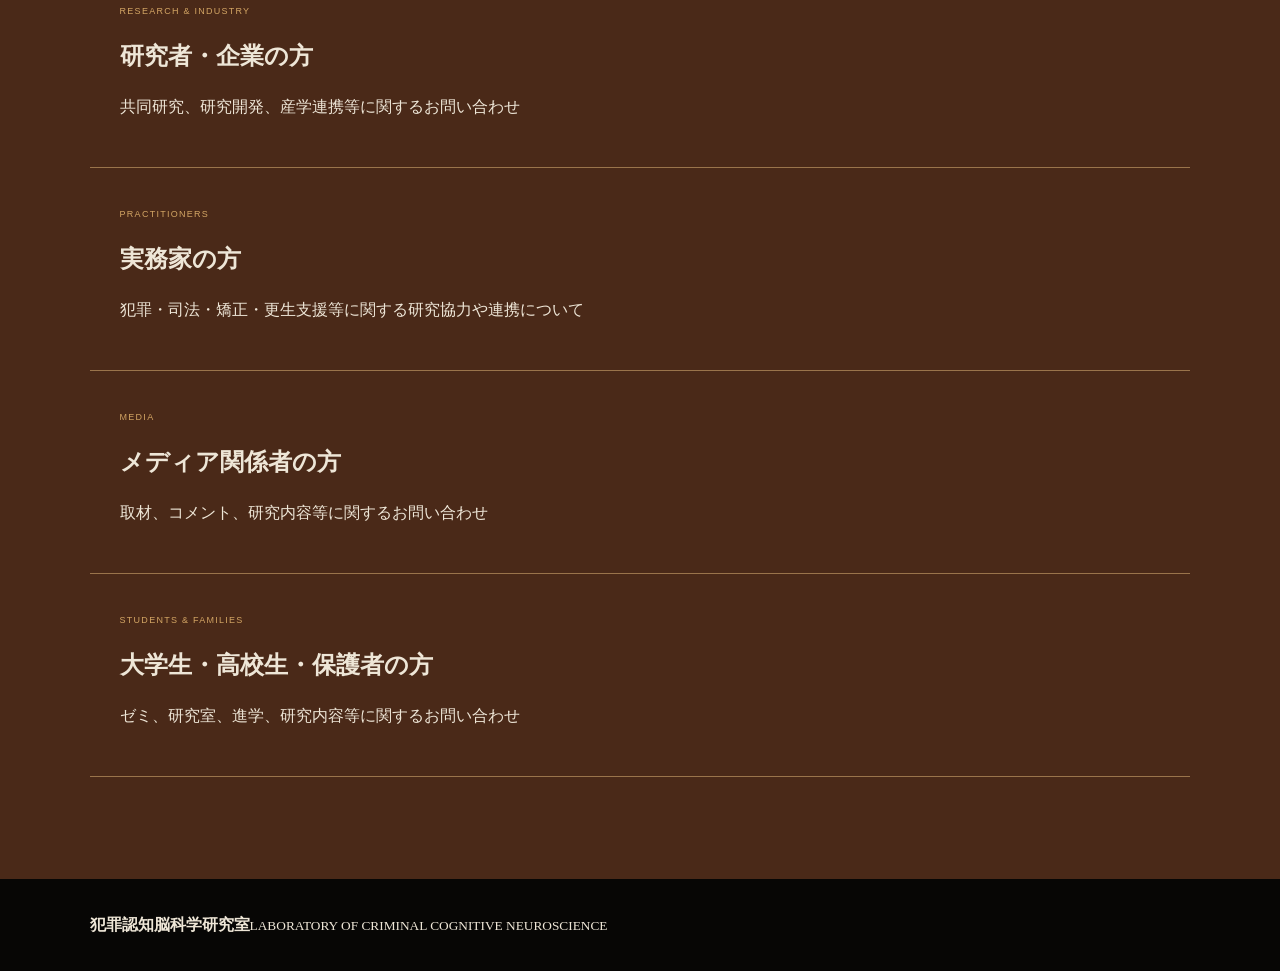
==== commit 20eb42d9: "Update index.html" ====
--- a/index.html
+++ b/index.html
@@ -4,7 +4,7 @@
 <meta charset="utf-8"><meta name="viewport" content="width=device-width,initial-scale=1">
 <title>犯罪認知脳科学研究室 | Criminology & Cognitive Neuroscience Laboratory </title>
 <meta name="description" content="犯罪現象を認知・脳・身体・行動・社会の多水準から捉える犯罪認知脳科学研究室。">
-<link rel="stylesheet" href="style.css?v=20">
+<link rel="stylesheet" href="style.css?v=21">
 </head>
 <body>
 <header class="site-header">
--- a/style.css
+++ b/style.css
@@ -15,7 +15,7 @@
   }
 
   .site-header .brand small {
-    font-size: 13px !important;
+    font-size: 16px !important;
   }
 
   .site-header nav a {
@@ -33,7 +33,7 @@
 }
 
 .hero h1 {
-  font-size: 50px !important;
+  font-size: 53px !important;
   white-space: nowrap;
 }
 
@@ -43,7 +43,7 @@
 }
 
 .hero .sub {
-  font-size: 18px !important;
+  font-size: 20px !important;
 }
 
 .contact{
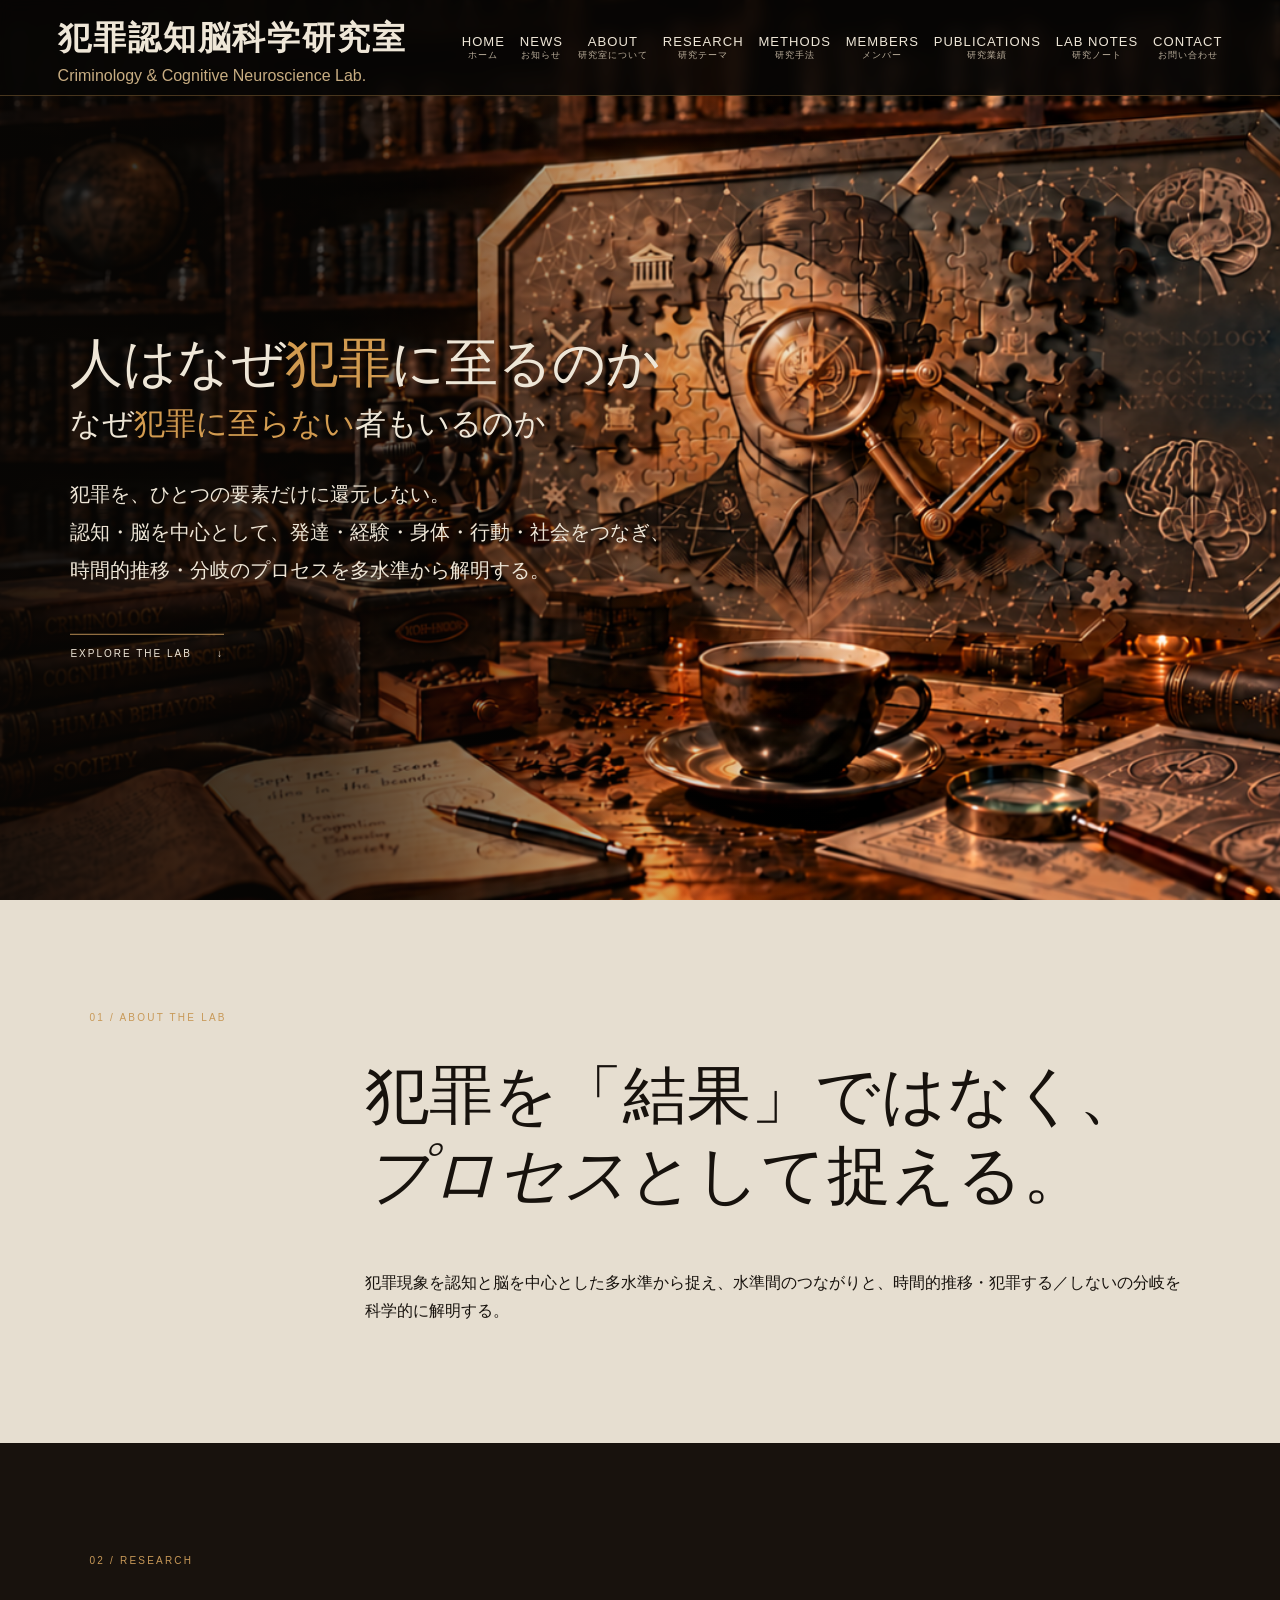
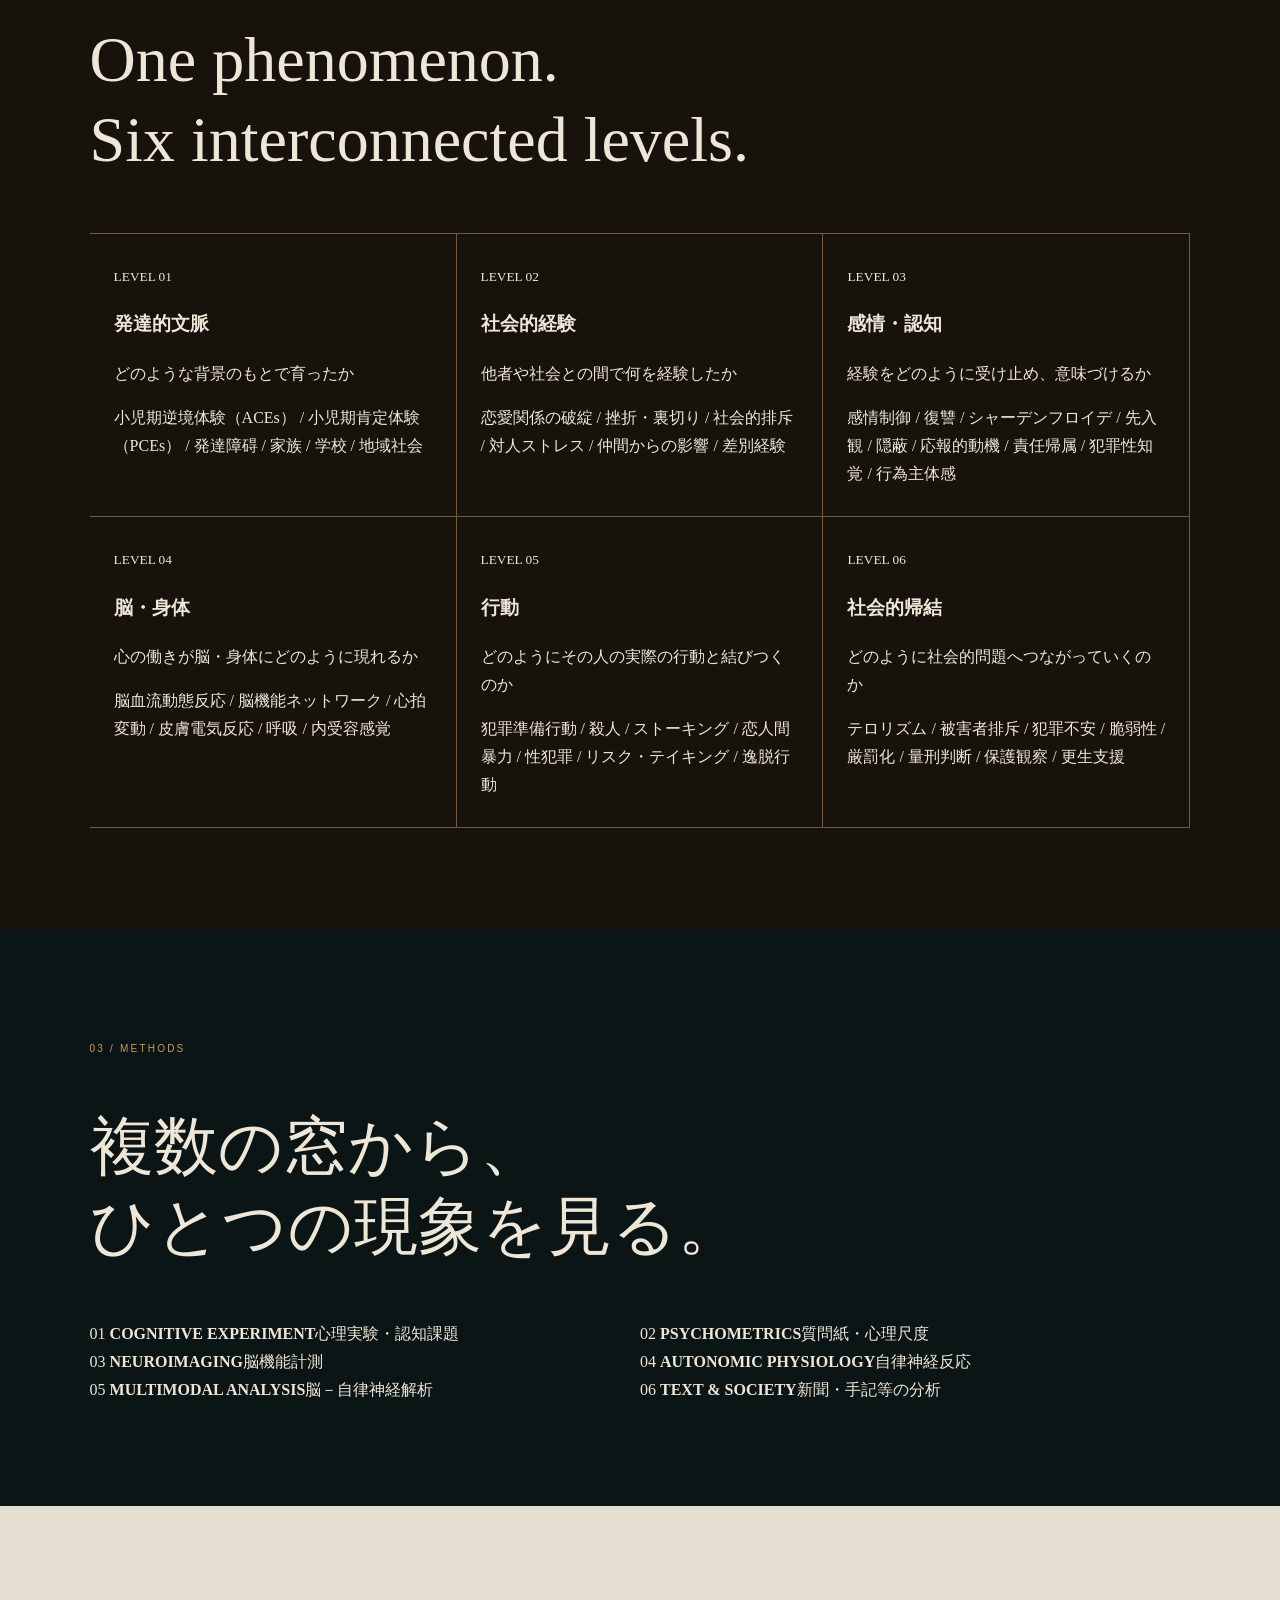
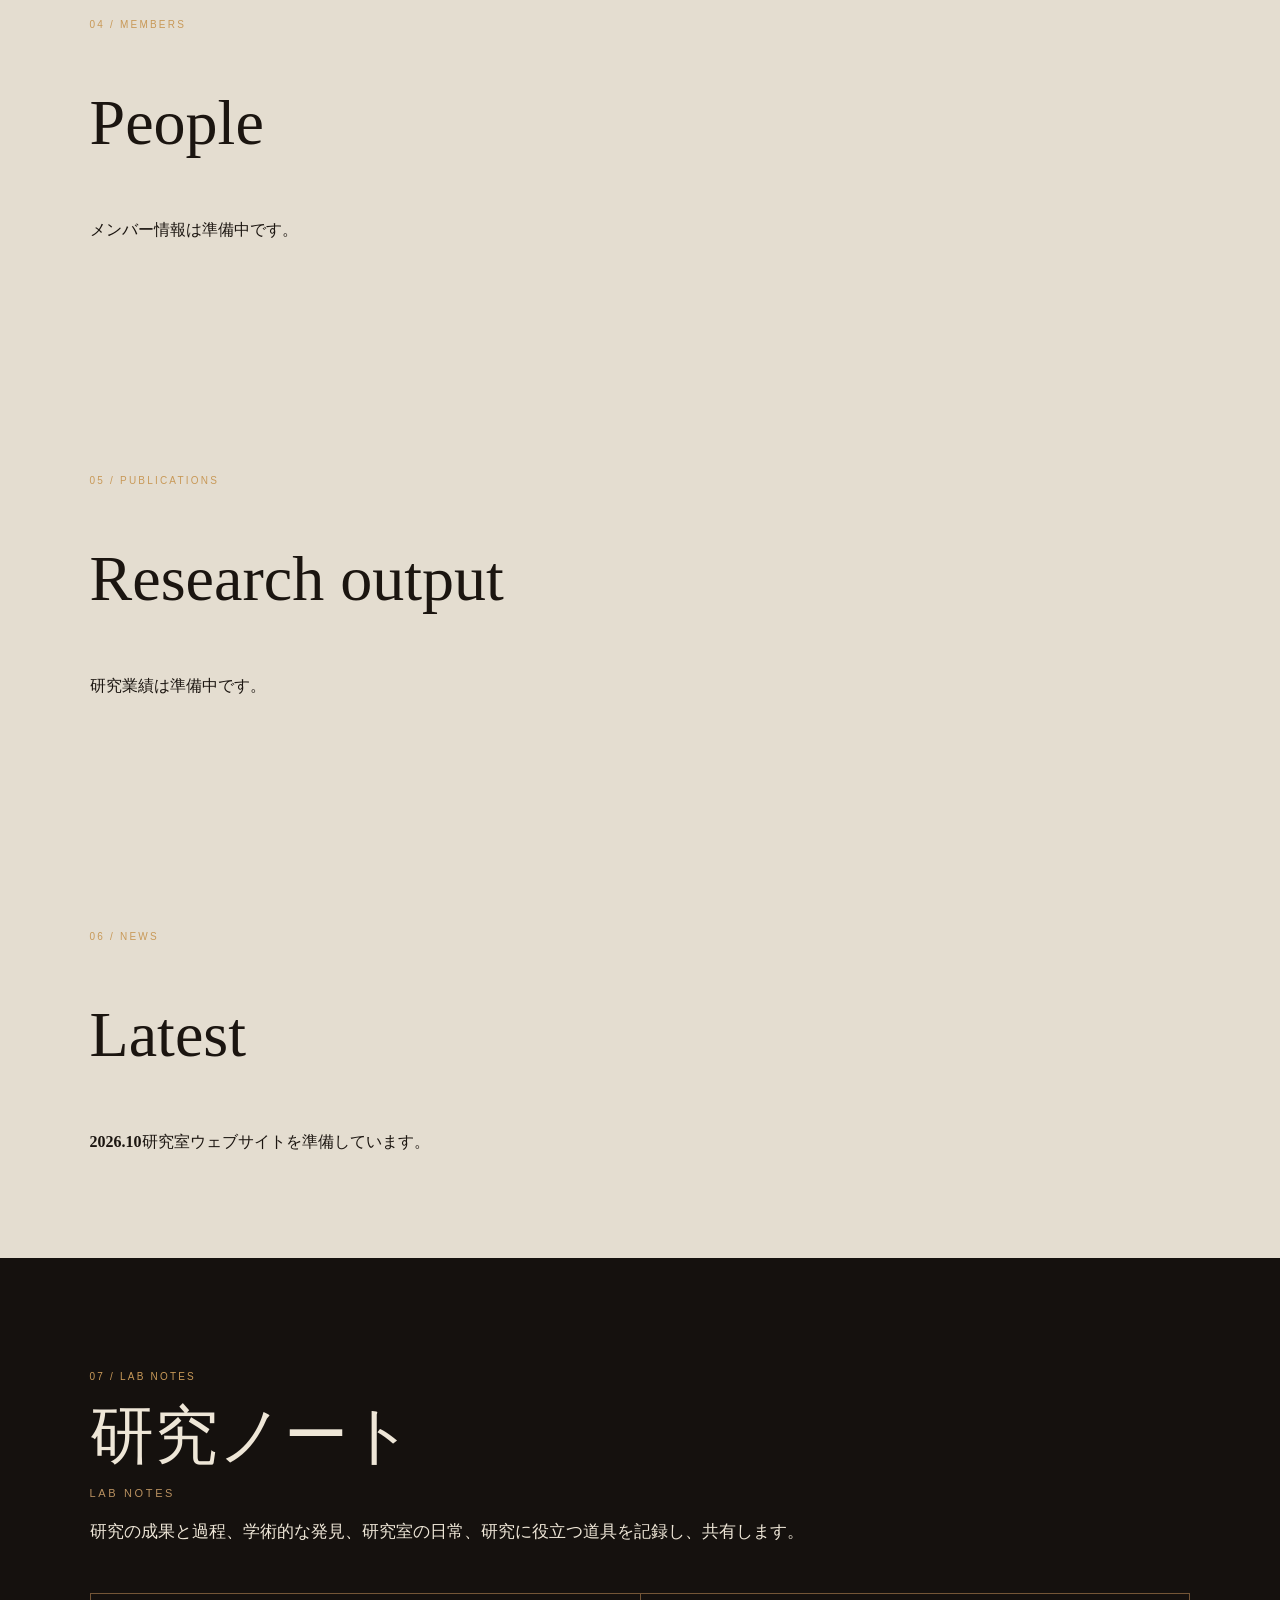
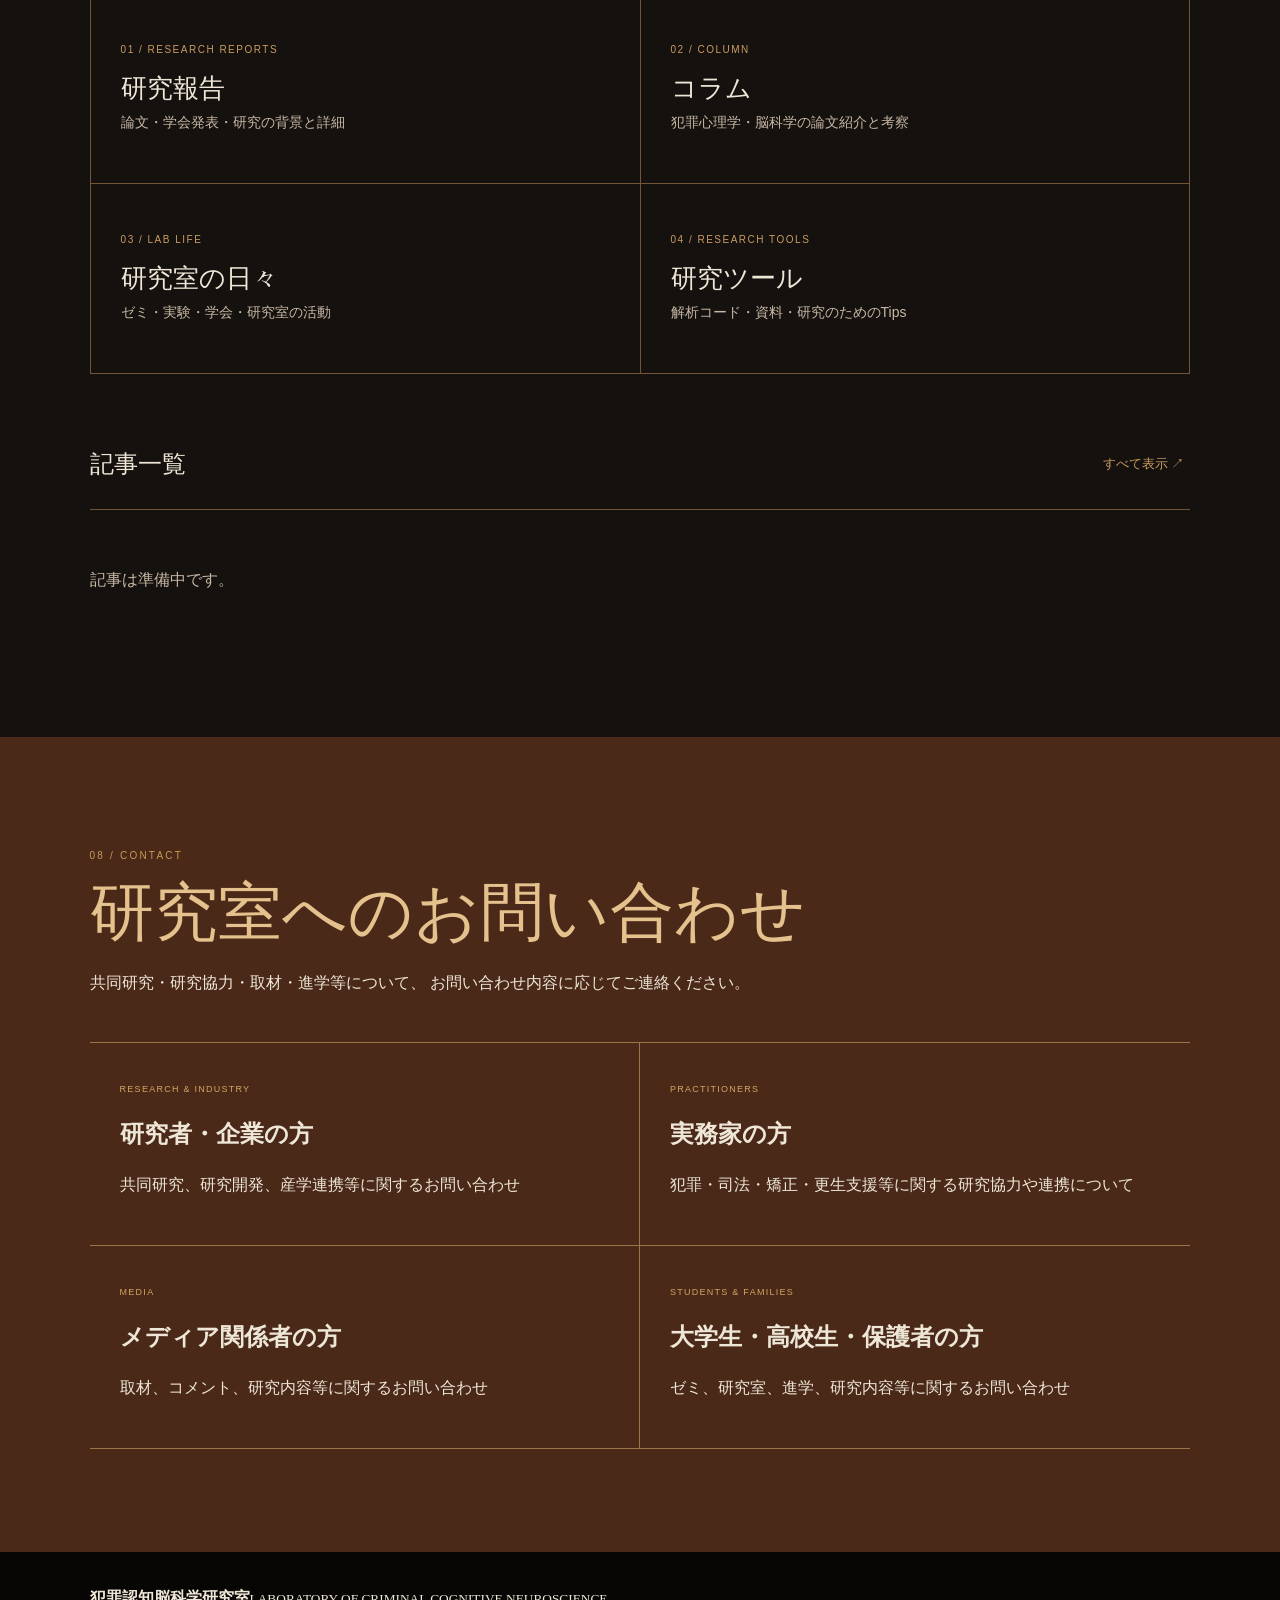
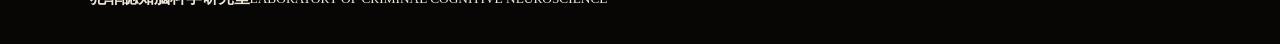
==== commit c1a8b8e9: "Add files via upload" ====
--- a/index.html
+++ b/index.html
@@ -4,7 +4,7 @@
 <meta charset="utf-8"><meta name="viewport" content="width=device-width,initial-scale=1">
 <title>犯罪認知脳科学研究室 | Criminology & Cognitive Neuroscience Laboratory </title>
 <meta name="description" content="犯罪現象を認知・脳・身体・行動・社会の多水準から捉える犯罪認知脳科学研究室。">
-<link rel="stylesheet" href="style.css?v=21">
+<link rel="stylesheet" href="style.css?v=22">
 </head>
 <body>
 <header class="site-header">
@@ -18,6 +18,7 @@
   <a href="#methods">METHODS<small>研究手法</small></a>
   <a href="#people">MEMBERS<small>メンバー</small></a>
   <a href="#output">PUBLICATIONS<small>研究業績</small></a>
+  <a href="#lab-notes">LAB NOTES<small>研究ノート</small></a>
   <a href="#contact">CONTACT<small>お問い合わせ</small></a>
 </nav>
 </header>
@@ -68,8 +69,22 @@
   <p class="label">06 / NEWS</p><h2>Latest</h2><div id="news-list" class="editable-list"></div>
 </section>
 
+<section class="lab-notes" id="lab-notes">
+  <p class="label">07 / LAB NOTES</p>
+  <h2>研究ノート<span class="notes-title-en">LAB NOTES</span></h2>
+  <p class="notes-lead">研究の成果と過程、学術的な発見、研究室の日常、研究に役立つ道具を記録し、共有します。</p>
+  <div class="notes-categories" id="notes-categories">
+    <button type="button" data-category="reports" aria-pressed="false"><small>01 / RESEARCH REPORTS</small><strong>研究報告</strong><span>論文・学会発表・研究の背景と詳細</span></button>
+    <button type="button" data-category="column" aria-pressed="false"><small>02 / COLUMN</small><strong>コラム</strong><span>犯罪心理学・脳科学の論文紹介と考察</span></button>
+    <button type="button" data-category="life" aria-pressed="false"><small>03 / LAB LIFE</small><strong>研究室の日々</strong><span>ゼミ・実験・学会・研究室の活動</span></button>
+    <button type="button" data-category="tools" aria-pressed="false"><small>04 / RESEARCH TOOLS</small><strong>研究ツール</strong><span>解析コード・資料・研究のためのTips</span></button>
+  </div>
+  <div class="notes-toolbar"><h3>記事一覧</h3><button id="notes-reset" type="button">すべて表示 ↗</button></div>
+  <div id="notes-list" class="notes-list" aria-live="polite"></div>
+</section>
+
 <section class="contact" id="contact">
-  <p class="label">07 / CONTACT</p>
+  <p class="label">08 / CONTACT</p>
 
   <h2>研究室へのお問い合わせ</h2>
 
@@ -109,5 +124,7 @@
 
 </main>
 <footer><strong>犯罪認知脳科学研究室</strong><small>LABORATORY OF CRIMINAL COGNITIVE NEUROSCIENCE</small></footer>
-<script src="content.js?v=2"></script>
+<script src="content.js?v=3"></script>
+<script src="notes-data.js?v=1"></script>
+<script src="notes-ui.js?v=1"></script>
 </body></html>
--- a/style.css
+++ b/style.css
@@ -5,232 +5,60 @@
 .hero{height:100vh;min-height:720px;position:relative;background:url("hero.png") center/cover no-repeat}.shade{position:absolute;inset:0;background:linear-gradient(90deg,rgba(8,6,4,.88),rgba(8,6,4,.7) 26%,rgba(8,6,4,.18) 49%,transparent 68%)}.hero-copy{position:absolute;z-index:2;left:5.5vw;top:52%;transform:translateY(-43%);width:44vw;max-width:850px}.kicker,.label{font:10px Arial,sans-serif;letter-spacing:.22em;color:#c89958}.hero h1{font-size:clamp(43px,4.6vw,78px);font-weight:400;line-height:1.2;margin:.25em 0}.hero h1 span{color:#d29b50}.hero h1>.second{display:block;margin-top:.18em;color:#eee6d7;font-size:.53em;line-height:1.55}.sub{font-size:16px;margin-top:26px;line-height:1.9}.discover{display:inline-flex;gap:25px;border-top:1px solid #b58a51;margin-top:25px;padding-top:13px;font:10px Arial;letter-spacing:.2em}
 .intro,.research,.methods,.placeholder,.join{padding:8vw 7vw}.intro{display:grid;grid-template-columns:1fr 3fr;background:#e6ded0;color:#17120d}.intro h2,.research h2,.methods h2,.placeholder h2,.join h2{font-size:clamp(38px,5vw,72px);line-height:1.25;font-weight:400}.research{background:#18120d}.cards{display:grid;grid-template-columns:repeat(3,1fr);border-top:1px solid #765a38}.cards article{padding:28px 24px;border-right:1px solid #765a38;border-bottom:1px solid #765a38}.methods{background:#0c1516}.methodgrid{display:grid;grid-template-columns:1fr 1fr}.placeholder{background:#e4ddd0;color:#1b1510}.join{background:#4a2918}footer{padding:32px 7vw;background:#070605}
 @media(max-width:900px){.site-header{height:72px}.brand strong{font-size:16px}.brand small{display:none}.site-header nav{display:none}.menu{display:block;margin-left:auto}.hero-copy{left:7vw;width:86vw}.hero h1{font-size:clamp(42px,11vw,65px)}.intro{grid-template-columns:1fr}.cards{grid-template-columns:1fr}.methodgrid{grid-template-columns:1fr}}
-
-/* PC表示の調整 */
-@media (min-width: 901px) {
-
-  /* ヘッダー */
-  .site-header .brand strong {
-    font-size: 33px !important;
-  }
-
-  .site-header .brand small {
-    font-size: 16px !important;
-  }
-
-  .site-header nav a {
-    font-size: 20px !important;
-  }
-
-  .site-header nav a small {
-    font-size: 14px !important;
-  }
-
- /* トップのメッセージ */
-.hero-copy {
-  width: 50vw !important;
-  max-width: none !important;
+/* Desktop typography and hero: retained from current live design */
+@media (min-width:901px){
+ .site-header .brand strong{font-size:33px}
+ .site-header .brand small{font-size:16px}
+ .site-header nav{gap:clamp(10px,1.15vw,23px)}
+ .site-header nav a{font-size:clamp(12px,1.02vw,20px)}
+ .site-header nav a small{font-size:clamp(9px,.72vw,14px)}
+ .hero-copy{width:50vw;max-width:none}
+ .hero h1{font-size:53px;white-space:nowrap}
+ .hero h1>.second{font-size:.58em;white-space:nowrap}
+ .hero .sub{font-size:20px}
 }
-
-.hero h1 {
-  font-size: 53px !important;
-  white-space: nowrap;
+.contact{padding:8vw 7vw;background:#4a2918;color:#eee6d7}
+.contact h2{font-size:clamp(38px,5vw,72px);line-height:1.25;font-weight:400;margin:.2em 0;color:#e4c18d}
+.contact-lead{max-width:760px;margin-bottom:45px}
+.contact-grid{display:grid;grid-template-columns:repeat(2,1fr);border-top:1px solid #9a744b}
+.contact-grid article{padding:30px;border-right:1px solid #9a744b;border-bottom:1px solid #9a744b}
+.contact-grid article:nth-child(2n){border-right:0}
+.contact-grid small{font:9px Arial,sans-serif;letter-spacing:.14em;color:#d3a564}
+.contact-grid h3{font-size:24px;margin:.5em 0}
+@media(max-width:900px){
+ .contact-grid{grid-template-columns:1fr}
+ .contact-grid article{border-right:0}
+ .hero{height:100svh;min-height:720px;background-position:54% center}
+ .hero-copy{left:7vw;top:50%;width:88vw;transform:translateY(-42%)}
+ .hero h1{font-size:31px;line-height:1.35;white-space:normal;margin:0 0 20px}
+ .hero h1>.second{display:block;font-size:.72em;line-height:1.55;white-space:normal;margin-top:16px}
+ .hero .sub{font-size:13px;line-height:1.9;margin-top:25px}
+ .discover{font-size:9px;margin-top:22px}
+ .site-header{padding:0 5vw}
+ .site-header .brand strong{font-size:18px}
+ .menu{display:block;margin-left:auto;background:transparent;color:#e4c18d;border:1px solid #9a744b;border-radius:0;padding:8px 13px;font:11px Arial,sans-serif;letter-spacing:.12em;cursor:pointer}
+ .site-header.open{height:auto;min-height:72px;flex-wrap:wrap;padding-top:16px;padding-bottom:16px}
+ .site-header.open nav{display:flex;flex-direction:column;width:100%;margin:15px 0 0;gap:0}
+ .site-header.open nav a{display:block;width:100%;padding:10px 0;border-top:1px solid #4d3b2a;font-size:13px}
 }
-
-.hero h1 > .second {
-  font-size: 0.58em !important;
-  white-space: nowrap;
-}
-
-.hero .sub {
-  font-size: 20px !important;
-}
-
-.contact{
-  padding:8vw 7vw;
-  background:#4a2918;
-  color:#eee6d7;
-}
-
-.contact h2{
-  font-size:clamp(38px,5vw,72px);
-  line-height:1.25;
-  font-weight:400;
-  margin:.2em 0;
-  color:#e4c18d;
-}
-
-.contact-lead{
-  max-width:760px;
-  margin-bottom:45px;
-}
-
-.contact-grid{
-  display:grid;
-  grid-template-columns:repeat(2,1fr);
-  border-top:1px solid #9a744b;
-}
-
-.contact-grid article{
-  padding:30px;
-  border-right:1px solid #9a744b;
-  border-bottom:1px solid #9a744b;
-}
-
-.contact-grid article:nth-child(2n){
-  border-right:0;
-}
-
-.contact-grid small{
-  font-family:Arial,sans-serif;
-  font-size:9px;
-  letter-spacing:.14em;
-  color:#d3a564;
-}
-
-.contact-grid h3{
-  font-size:24px;
-  margin:.5em 0;
-}
-
-@media(max-width:900px){
-  .contact-grid{
-    grid-template-columns:1fr;
-  }
-
-  .contact-grid article{
-    border-right:0;
-  }
-}
-
-
-  
-/* ========================================
-   スマホ版 HERO 最終調整
-   ======================================== */
-@media (max-width: 900px) {
-
-  .hero-copy {
-    left: 7vw !important;
-    width: 88vw !important;
-    top: 50% !important;
-  }
-
-  /* 人はなぜ犯罪に至るのか */
-  .hero h1 {
-    font-size: 31px !important;
-    line-height: 1.35 !important;
-    white-space: normal !important;
-  }
-
-  /* なぜ犯罪に至らない者もいるのか */
-  .hero h1 > .second {
-    font-size: 0.72em !important;
-    line-height: 1.55 !important;
-    margin-top: 16px !important;
-    white-space: normal !important;
-  }
-
-  /* 下の説明 */
-  .hero .sub {
-    font-size: 13px !important;
-    line-height: 1.9 !important;
-    margin-top: 25px !important;
-  }
-
-  /* EXPLORE THE LAB */
-  .discover {
-    font-size: 9px !important;
-    margin-top: 22px !important;
-  }
-
-  /* MENU */
-  .menu {
-    display: block !important;
-    margin-left: auto !important;
-    background: transparent !important;
-    color: #e4c18d !important;
-    border: 1px solid #9a744b !important;
-    border-radius: 0 !important;
-    padding: 8px 13px !important;
-    font-family: Arial, sans-serif !important;
-    font-size: 11px !important;
-    letter-spacing: .12em !important;
-  }
-}
-
-  /* ----------------------------
-     トップ画像
-     ---------------------------- */
-
-  .hero {
-    height: 100svh;
-    min-height: 720px;
-
-    /* スマホ用に画像の見える位置を調整 */
-    background-position: 54% center;
-  }
-
-
-  /* ----------------------------
-     トップの文章エリア
-     ---------------------------- */
-
-  .hero-copy {
-  left: 7vw;
-  top: 51%;
-  width: 86vw;
-  transform: translateY(-42%);
-}
-
-.hero h1 {
-  font-size: 36px !important;
-  line-height: 1.30 !important;
-  white-space: normal !important;
-  margin: 0 0 20px;
-}
-
-.hero h1 > .second {
-  display: block;
-  font-size: 0.72em !important;
-  line-height: 1.55 !important;
-  white-space: normal !important;
-  margin-top: 18px;
-}
-
-.hero .sub {
-  font-size: 14px !important;
-  line-height: 1.85 !important;
-  margin-top: 28px;
-}
-
-  /* 説明文 */
-  .hero .sub {
-    font-size: 15px;
-    line-height: 1.9;
-
-    margin-top: 28px;
-  }
-
-
-  /* EXPLORE THE LAB */
-  .discover {
-    margin-top: 24px;
-
-    font-size: 10px;
-  }
-
-
-  /* ----------------------------
-     CONTACT
-     ---------------------------- */
-
-  .contact-grid {
-    grid-template-columns: 1fr;
-  }
-
-  .contact-grid article {
-    border-right: 0;
-  }
-
-}
+.lab-notes{padding:8vw 7vw;background:#15110e;color:#eee6d7;scroll-margin-top:20px}
+.lab-notes h2{font-size:clamp(38px,5vw,72px);font-weight:400;line-height:1.2;margin:16px 0}
+.notes-title-en{display:block;font:11px Arial,sans-serif;letter-spacing:.24em;color:#b99160;margin-top:12px}
+.notes-lead{max-width:780px;font-size:17px;line-height:1.9;margin-bottom:45px}
+.notes-categories{display:grid;grid-template-columns:repeat(2,minmax(0,1fr));border-top:1px solid #745637;border-left:1px solid #745637}
+.notes-categories button{appearance:none;background:transparent;border:0;border-right:1px solid #745637;border-bottom:1px solid #745637;color:inherit;text-align:left;padding:30px;cursor:pointer;min-height:190px;transition:background .2s}
+.notes-categories button:hover,.notes-categories button[aria-pressed=true]{background:#2f2419}
+.notes-categories button small{display:block;font:10px Arial,sans-serif;letter-spacing:.15em;color:#c99c63}
+.notes-categories button strong{display:block;font-size:26px;font-weight:400;margin:16px 0 8px}
+.notes-categories button span{display:block;font-size:14px;color:#c7b8a5}
+.notes-toolbar{display:flex;justify-content:space-between;align-items:center;margin:45px 0 15px;border-bottom:1px solid #745637}
+.notes-toolbar h3{font-size:24px;font-weight:400}
+.notes-toolbar button{background:none;border:0;color:#c99c63;cursor:pointer}
+.notes-list{display:grid;gap:0}
+.note-item{border-bottom:1px solid #5e4731;padding:20px 0}
+.note-item .meta{font:11px Arial,sans-serif;letter-spacing:.08em;color:#c99c63}
+.note-item h4{font-size:22px;font-weight:400;margin:9px 0}
+.note-item p{margin:0 0 8px;color:#d3c6b5}
+.note-item a{display:inline-block;margin-top:10px;border-bottom:1px solid #c99c63;color:#e4c18d}
+.notes-empty{padding:25px 0;color:#c7b8a5}
+@media(max-width:900px){.lab-notes{padding:18vw 7vw}.notes-categories{grid-template-columns:1fr}.notes-categories button{min-height:145px;padding:23px}}
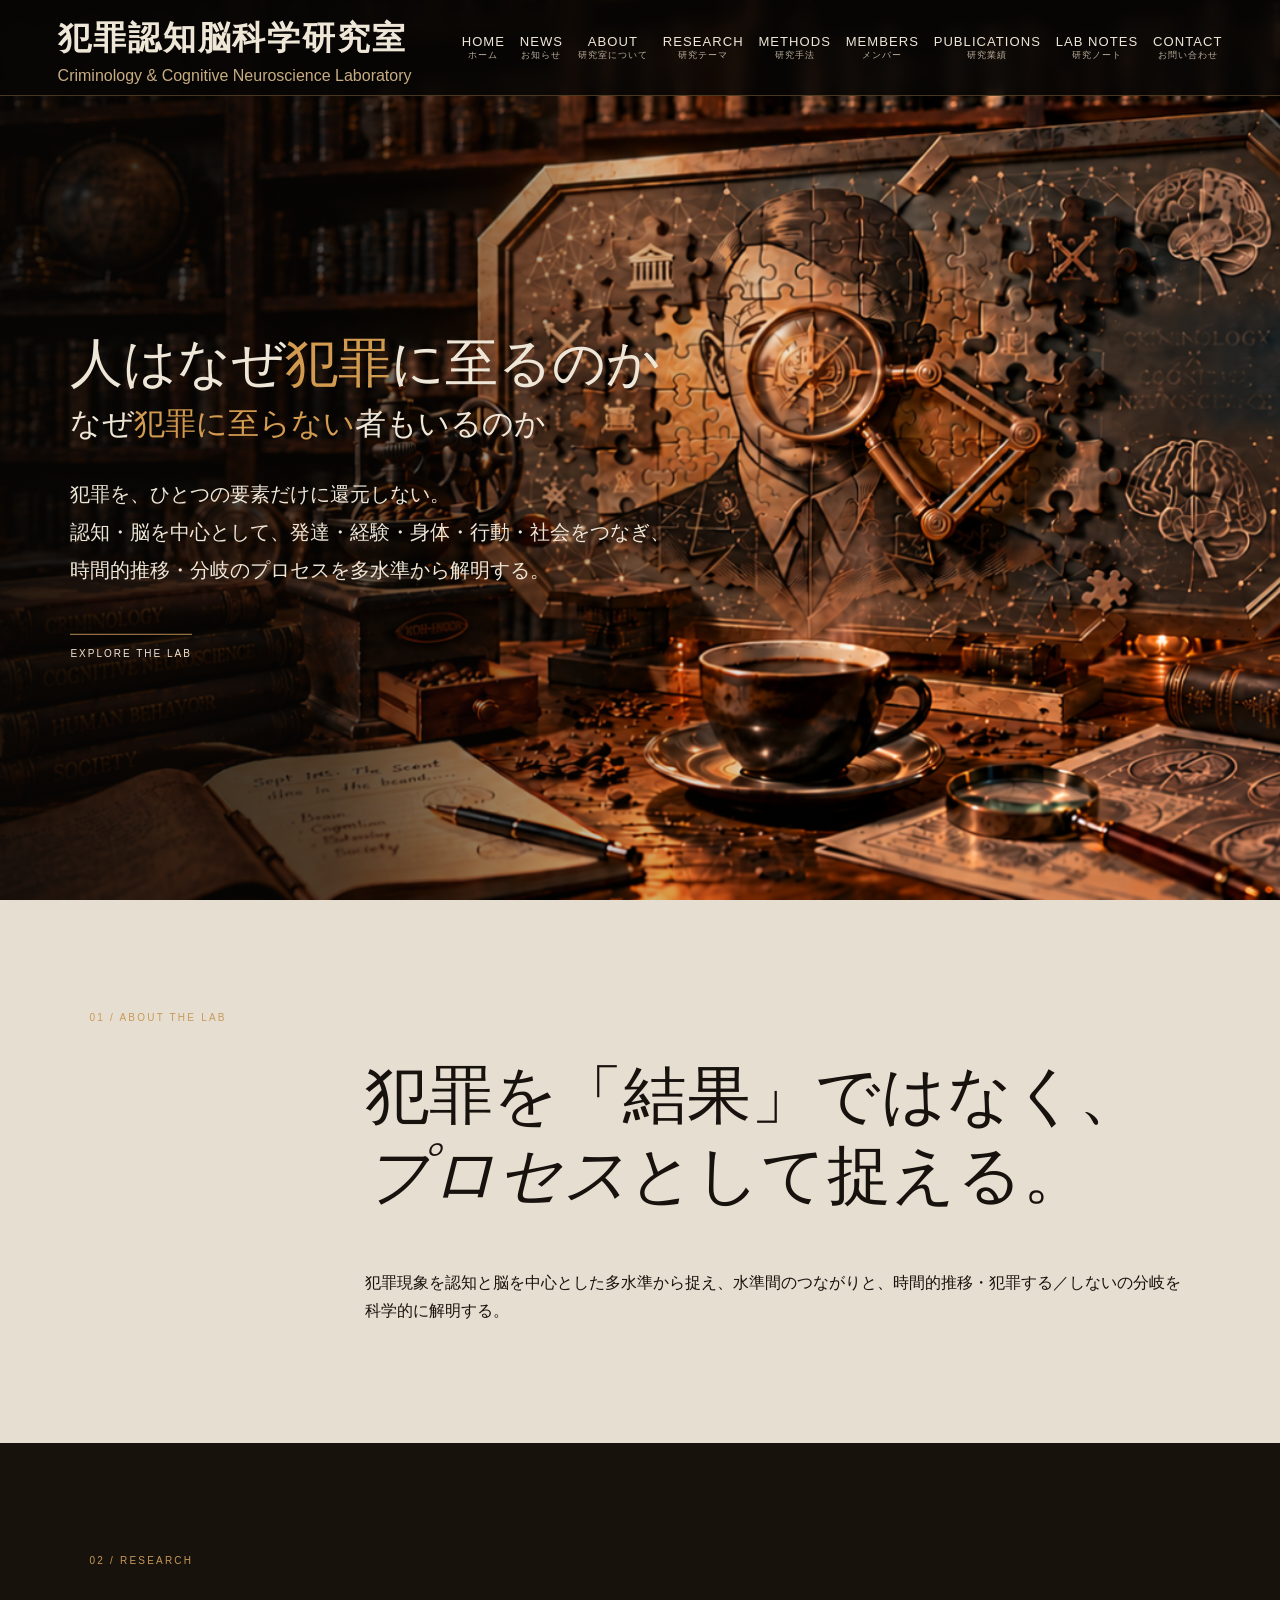
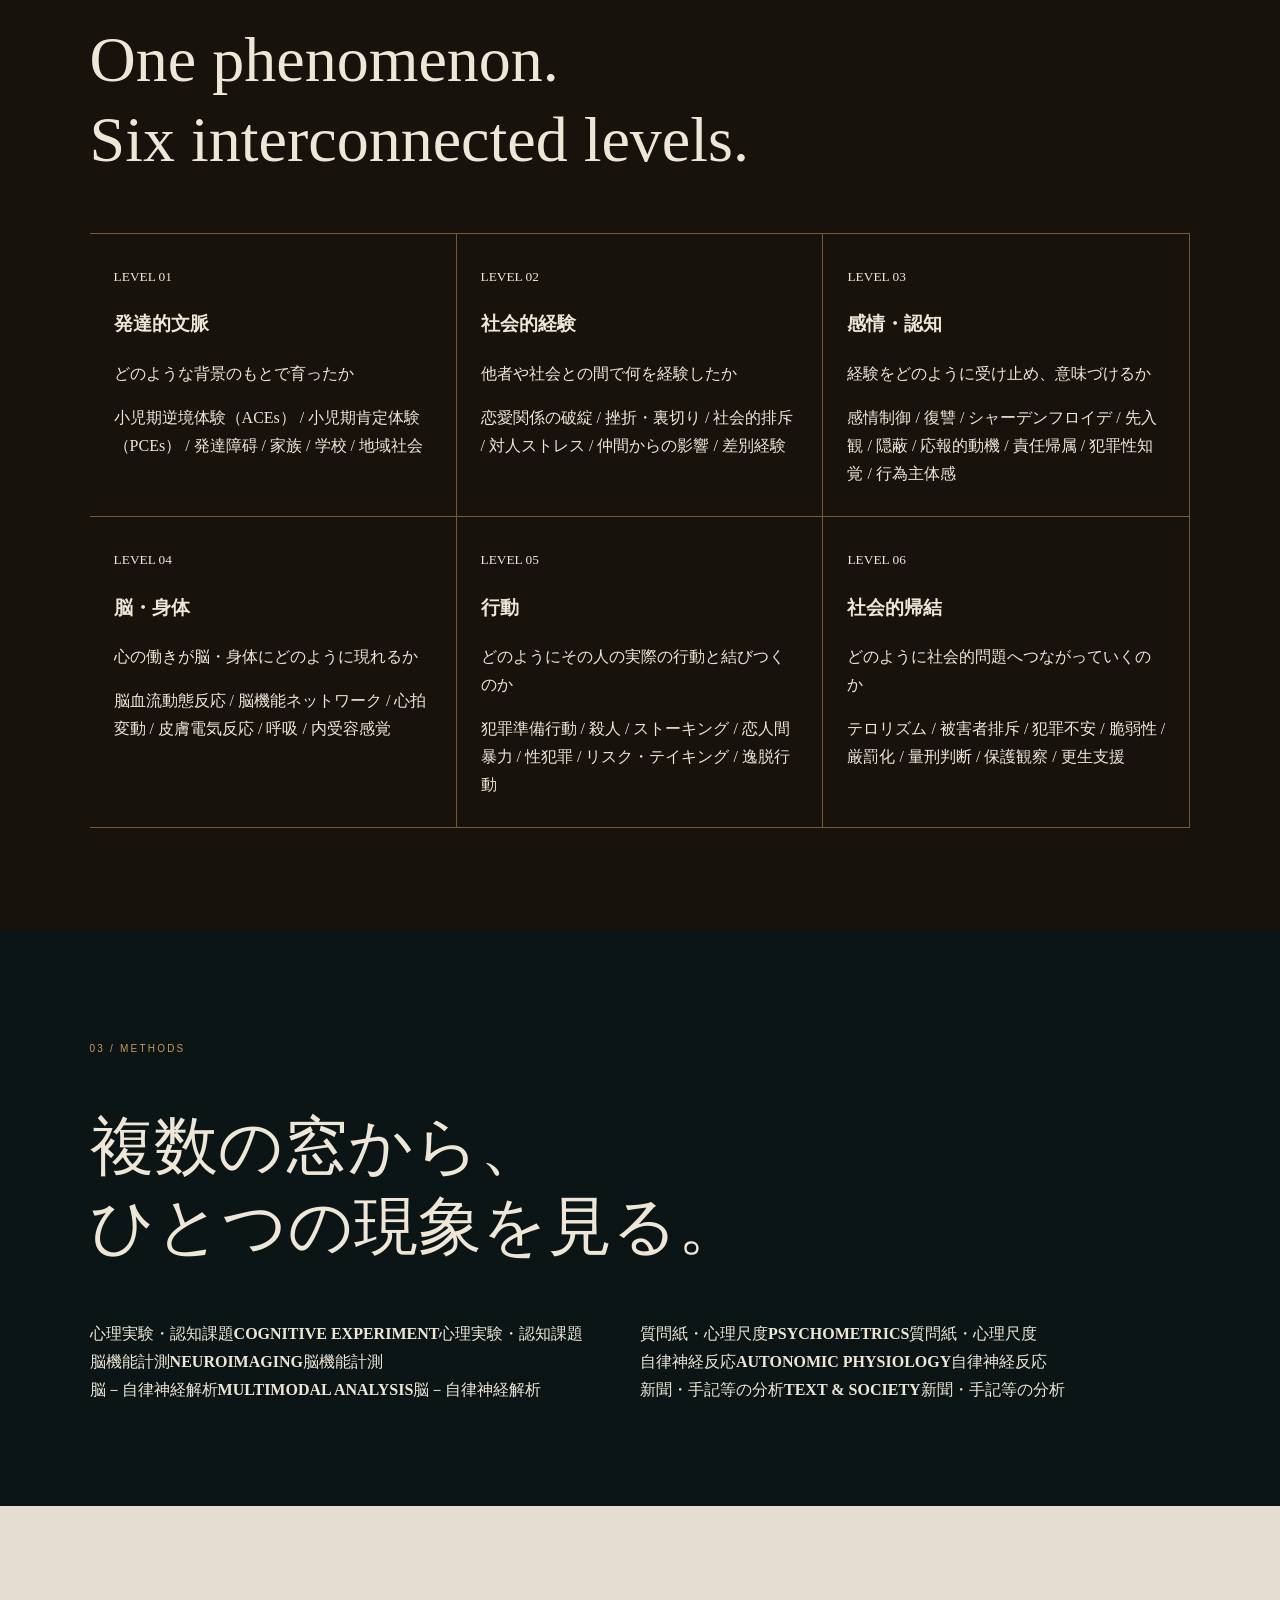
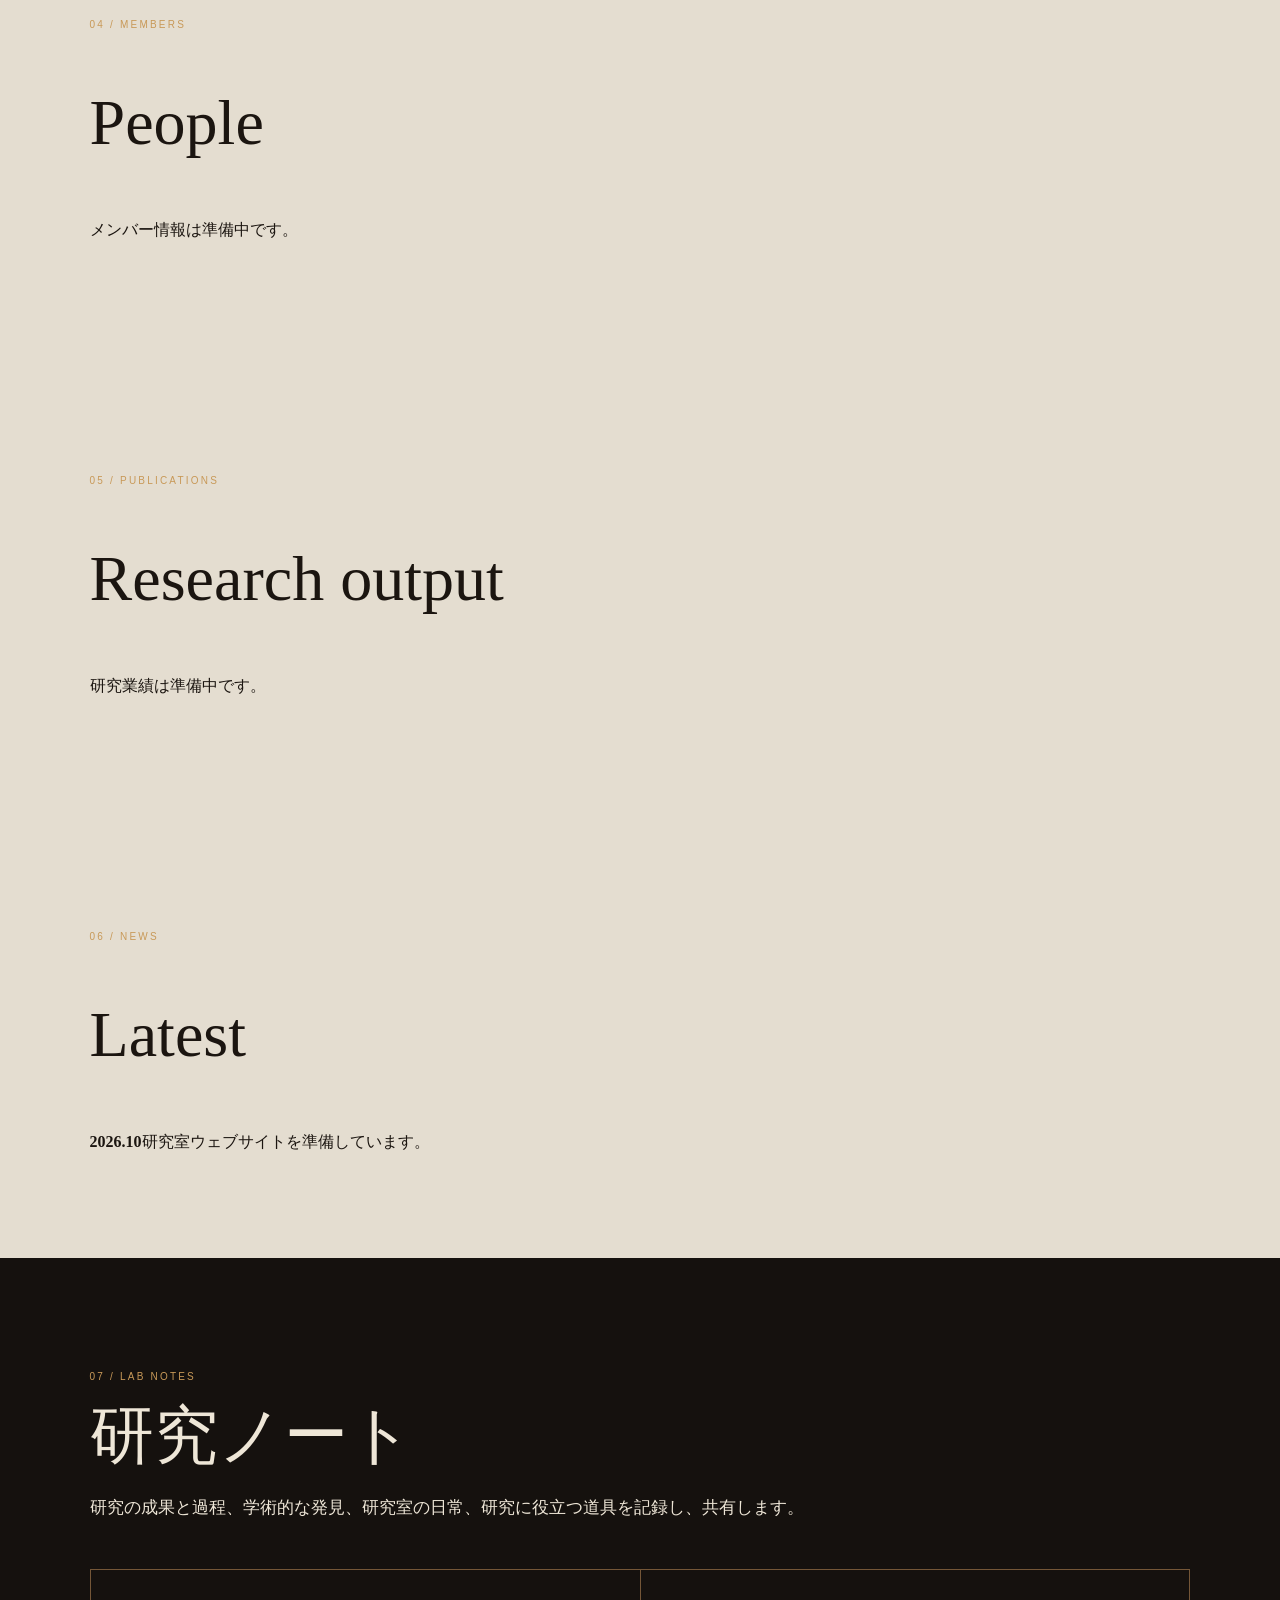
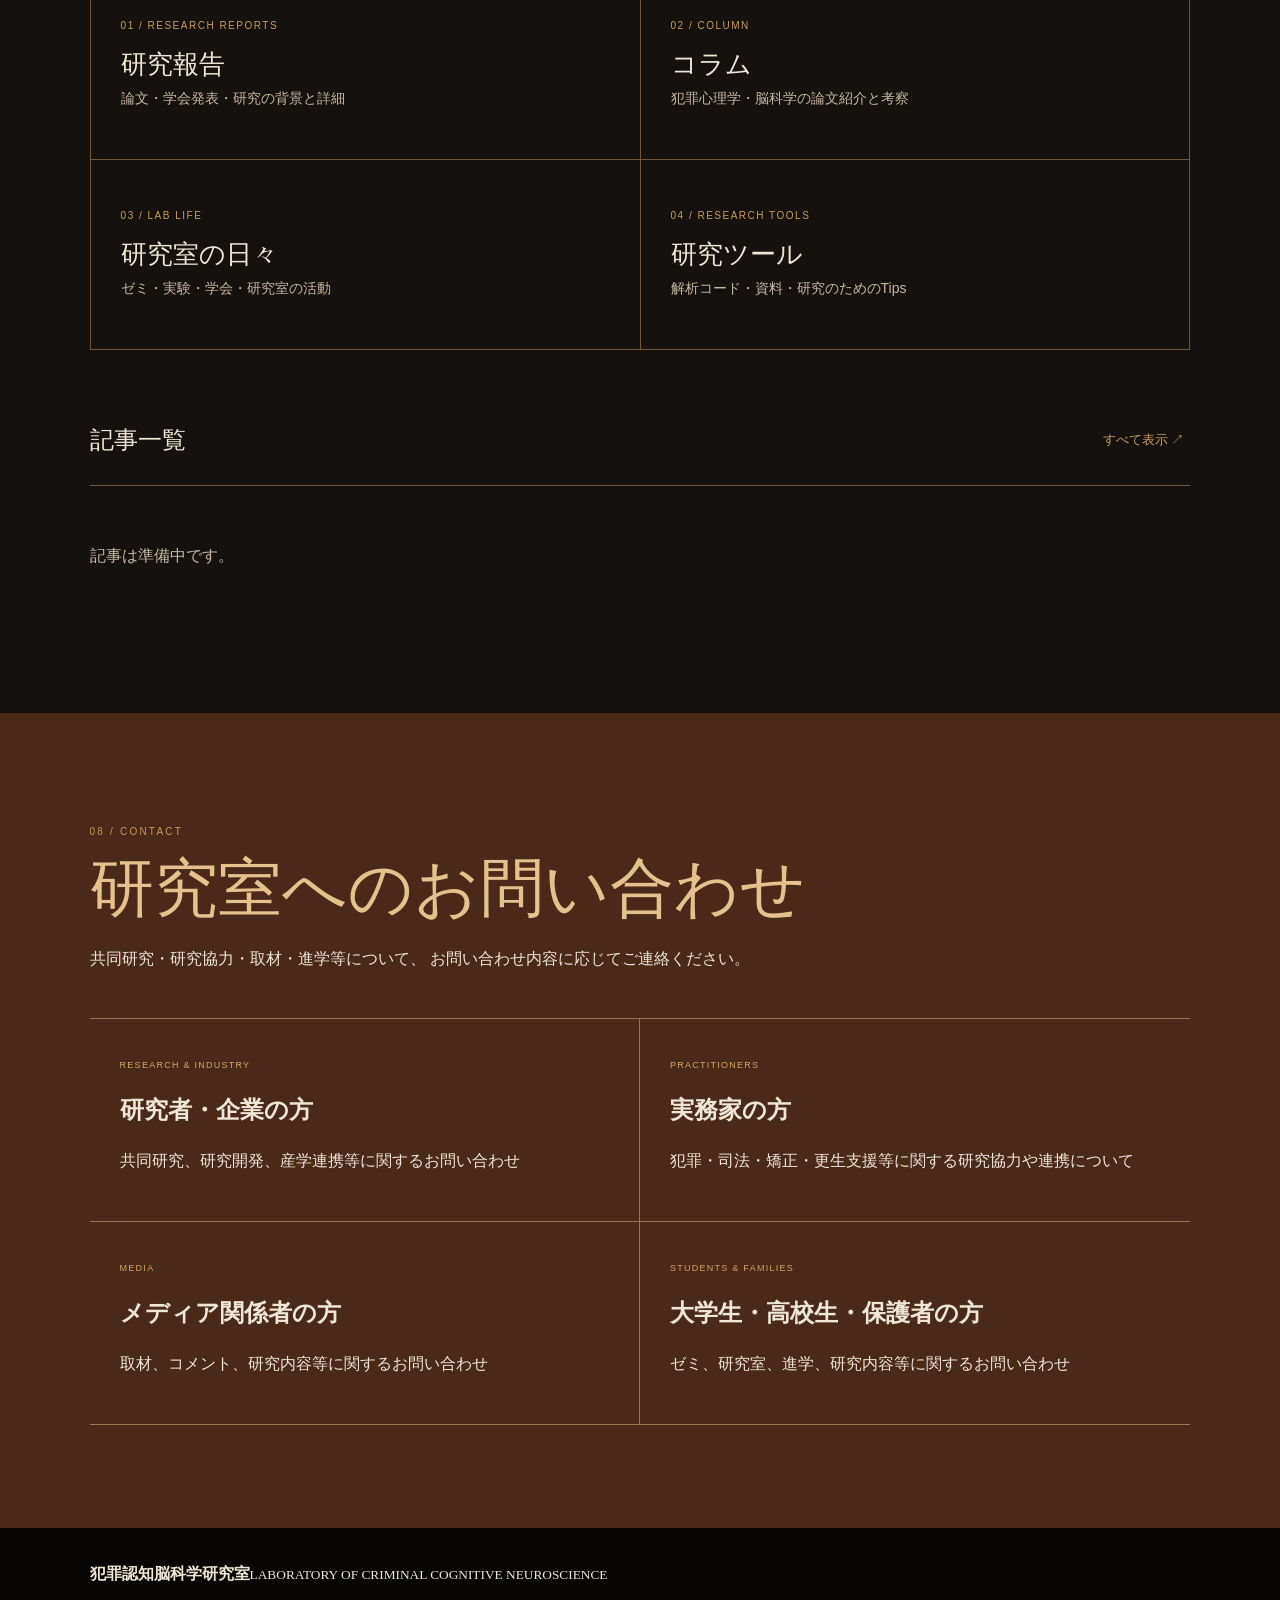
==== commit bb1eb8c5: "Add files via upload" ====
--- a/index.html
+++ b/index.html
@@ -1,130 +1,113 @@
-<!doctype html>
+<!DOCTYPE html>
+
 <html lang="ja">
 <head>
-<meta charset="utf-8"><meta name="viewport" content="width=device-width,initial-scale=1">
-<title>犯罪認知脳科学研究室 | Criminology & Cognitive Neuroscience Laboratory </title>
-<meta name="description" content="犯罪現象を認知・脳・身体・行動・社会の多水準から捉える犯罪認知脳科学研究室。">
-<link rel="stylesheet" href="style.css?v=22">
+<meta charset="utf-8"/><meta content="width=device-width,initial-scale=1" name="viewport"/>
+<title data-content="site.pageTitle">犯罪認知脳科学研究室 | Criminology &amp; Cognitive Neuroscience Laboratory </title>
+<meta content="犯罪現象を認知・脳・身体・行動・社会の多水準から捉える犯罪認知脳科学研究室。" data-content="site.description" name="description"/>
+<link href="style.css?v=22" rel="stylesheet"/>
 </head>
 <body>
 <header class="site-header">
-  <a class="brand" href="#top"><strong id="lab-name">犯罪認知脳科学研究室</strong><small id="lab-name-en">Criminology & Cognitive Neuroscience Laboratory</small></a>
-  <button class="menu" onclick="document.body.classList.toggle('open')">MENU</button>
+<a class="brand" href="#top"><strong data-content="site.labName" id="lab-name">犯罪認知脳科学研究室</strong><small data-content="site.labNameEn" id="lab-name-en">Criminology &amp; Cognitive Neuroscience Laboratory</small></a>
+<button class="menu" onclick="document.body.classList.toggle('open')">MENU</button>
 <nav>
-  <a href="#top">HOME<small>ホーム</small></a>
-  <a href="#news">NEWS<small>お知らせ</small></a>
-  <a href="#about">ABOUT<small>研究室について</small></a>
-  <a href="#research">RESEARCH<small>研究テーマ</small></a>
-  <a href="#methods">METHODS<small>研究手法</small></a>
-  <a href="#people">MEMBERS<small>メンバー</small></a>
-  <a href="#output">PUBLICATIONS<small>研究業績</small></a>
-  <a href="#lab-notes">LAB NOTES<small>研究ノート</small></a>
-  <a href="#contact">CONTACT<small>お問い合わせ</small></a>
+<a data-nav="top" href="#top">HOME<small>ホーム</small></a>
+<a data-nav="news" href="#news">NEWS<small>お知らせ</small></a>
+<a data-nav="about" href="#about">ABOUT<small>研究室について</small></a>
+<a data-nav="research" href="#research">RESEARCH<small>研究テーマ</small></a>
+<a data-nav="methods" href="#methods">METHODS<small>研究手法</small></a>
+<a data-nav="people" href="#people">MEMBERS<small>メンバー</small></a>
+<a data-nav="output" href="#output">PUBLICATIONS<small>研究業績</small></a>
+<a data-nav="lab-notes" href="#lab-notes">LAB NOTES<small>研究ノート</small></a>
+<a data-nav="contact" href="#contact">CONTACT<small>お問い合わせ</small></a>
 </nav>
 </header>
-
 <main id="top">
 <section class="hero">
- <div class="shade"></div>
- <div class="hero-copy">
-   <h1>人はなぜ<span>犯罪</span>に至るのか<br><span class="second">なぜ<span class="accent">犯罪に至らない</span>者もいるのか</span></h1>
-   <p class="sub">犯罪を、ひとつの要素だけに還元しない。<br>認知・脳を中心として、発達・経験・身体・行動・社会をつなぎ、<br>時間的推移・分岐のプロセスを多水準から解明する。</p>
-   <a class="discover" href="#about">EXPLORE THE LAB <i>↓</i></a>
- </div>
+<div class="shade"></div>
+<div class="hero-copy">
+<h1><span data-content="hero.question1.0" style="color:inherit"></span><span class="accent" data-content="hero.question1.1"></span><span data-content="hero.question1.2" style="color:inherit"></span><br/><span class="second"><span data-content="hero.question2.0" style="color:inherit"></span><span class="accent" data-content="hero.question2.1"></span><span data-content="hero.question2.2" style="color:inherit"></span></span></h1>
+<p class="sub"><span data-content="hero.description.0"></span><br/><span data-content="hero.description.1"></span><br/><span data-content="hero.description.2"></span></p>
+<a class="discover" data-content="hero.button" href="#about"><span data-content="hero.button"></span> ↓</a>
+</div>
 </section>
-
 <section class="intro" id="about">
- <p class="label">01 / ABOUT THE LAB</p>
- <div><h2>犯罪を「結果」ではなく、<br><em>プロセス</em>として捉える。</h2>
- <p>犯罪現象を認知と脳を中心とした多水準から捉え、水準間のつながりと、時間的推移・犯罪する／しないの分岐を科学的に解明する。</p></div>
+<p class="label" data-content="about.label">01 / ABOUT THE LAB</p>
+<div><h2><span data-content="about.heading.0"></span><br/><em data-content="about.heading.1"></em><span data-content="about.heading.2"></span></h2>
+<p data-content="about.description">犯罪現象を認知と脳を中心とした多水準から捉え、水準間のつながりと、時間的推移・犯罪する／しないの分岐を科学的に解明する。</p></div>
 </section>
-
 <section class="research" id="research">
- <p class="label">02 / RESEARCH</p><h2>One phenomenon.<br><span>Six interconnected levels.</span></h2>
- <div class="cards six">
-  <article><small>LEVEL 01</small><h3>発達的文脈</h3><p>どのような背景のもとで育ったか</p><span>小児期逆境体験（ACEs） / 小児期肯定体験（PCEs） / 発達障碍 / 家族 / 学校 / 地域社会</span></article>
-  <article><small>LEVEL 02</small><h3>社会的経験</h3><p>他者や社会との間で何を経験したか</p><span>恋愛関係の破綻 / 挫折・裏切り / 社会的排斥 / 対人ストレス / 仲間からの影響 / 差別経験</span></article>
-  <article><small>LEVEL 03</small><h3>感情・認知</h3><p>経験をどのように受け止め、意味づけるか</p><span>感情制御 / 復讐 / シャーデンフロイデ / 先入観 / 隠蔽 / 応報的動機 / 責任帰属 / 犯罪性知覚 / 行為主体感</span></article>
-  <article><small>LEVEL 04</small><h3>脳・身体</h3><p>心の働きが脳・身体にどのように現れるか</p><span>脳血流動態反応 / 脳機能ネットワーク / 心拍変動 / 皮膚電気反応 / 呼吸 / 内受容感覚</span></article>
-  <article><small>LEVEL 05</small><h3>行動</h3><p>どのようにその人の実際の行動と結びつくのか</p><span>犯罪準備行動 / 殺人 / ストーキング / 恋人間暴力 / 性犯罪 / リスク・テイキング / 逸脱行動</span></article>
-  <article><small>LEVEL 06</small><h3>社会的帰結</h3><p>どのように社会的問題へつながっていくのか</p><span>テロリズム / 被害者排斥 / 犯罪不安 / 脆弱性 / 厳罰化 / 量刑判断 / 保護観察 / 更生支援</span></article>
- </div>
+<p class="label" data-content="research.label">02 / RESEARCH</p><h2><span data-content="research.heading.0"></span><br/><span data-content="research.heading.1">Six interconnected levels.</span></h2>
+<div class="cards six">
+<article><small data-content="research.levels.0.number">LEVEL 01</small><h3 data-content="research.levels.0.title">発達的文脈</h3><p data-content="research.levels.0.question">どのような背景のもとで育ったか</p><span data-content="research.levels.0.keywords">小児期逆境体験（ACEs） / 小児期肯定体験（PCEs） / 発達障碍 / 家族 / 学校 / 地域社会</span></article>
+<article><small data-content="research.levels.1.number">LEVEL 02</small><h3 data-content="research.levels.1.title">社会的経験</h3><p data-content="research.levels.1.question">他者や社会との間で何を経験したか</p><span data-content="research.levels.1.keywords">恋愛関係の破綻 / 挫折・裏切り / 社会的排斥 / 対人ストレス / 仲間からの影響 / 差別経験</span></article>
+<article><small data-content="research.levels.2.number">LEVEL 03</small><h3 data-content="research.levels.2.title">感情・認知</h3><p data-content="research.levels.2.question">経験をどのように受け止め、意味づけるか</p><span data-content="research.levels.2.keywords">感情制御 / 復讐 / シャーデンフロイデ / 先入観 / 隠蔽 / 応報的動機 / 責任帰属 / 犯罪性知覚 / 行為主体感</span></article>
+<article><small data-content="research.levels.3.number">LEVEL 04</small><h3 data-content="research.levels.3.title">脳・身体</h3><p data-content="research.levels.3.question">心の働きが脳・身体にどのように現れるか</p><span data-content="research.levels.3.keywords">脳血流動態反応 / 脳機能ネットワーク / 心拍変動 / 皮膚電気反応 / 呼吸 / 内受容感覚</span></article>
+<article><small data-content="research.levels.4.number">LEVEL 05</small><h3 data-content="research.levels.4.title">行動</h3><p data-content="research.levels.4.question">どのようにその人の実際の行動と結びつくのか</p><span data-content="research.levels.4.keywords">犯罪準備行動 / 殺人 / ストーキング / 恋人間暴力 / 性犯罪 / リスク・テイキング / 逸脱行動</span></article>
+<article><small data-content="research.levels.5.number">LEVEL 06</small><h3 data-content="research.levels.5.title">社会的帰結</h3><p data-content="research.levels.5.question">どのように社会的問題へつながっていくのか</p><span data-content="research.levels.5.keywords">テロリズム / 被害者排斥 / 犯罪不安 / 脆弱性 / 厳罰化 / 量刑判断 / 保護観察 / 更生支援</span></article>
+</div>
 </section>
-
 <section class="methods" id="methods">
-  <p class="label">03 / METHODS</p>
-  <h2>複数の窓から、<br>ひとつの現象を見る。</h2>
-<div class="methodgrid"><div>01 <b>COGNITIVE EXPERIMENT</b><span>心理実験・認知課題</span></div><div>02 <b>PSYCHOMETRICS</b><span>質問紙・心理尺度</span></div><div>03 <b>NEUROIMAGING</b><span>脳機能計測</span></div><div>04 <b>AUTONOMIC PHYSIOLOGY</b><span>自律神経反応</span></div><div>05 <b>MULTIMODAL ANALYSIS</b><span>脳－自律神経解析</span></div><div>06 <b>TEXT & SOCIETY</b><span>新聞・手記等の分析</span></div></div>
+<p class="label" data-content="methods.label">03 / METHODS</p>
+<h2><span data-content="methods.heading.0"></span><br/><span data-content="methods.heading.1"></span></h2>
+<div class="methodgrid"><div><span data-content="methods.items.0.ja"></span><b data-content="methods.items.0.en">COGNITIVE EXPERIMENT</b><span>心理実験・認知課題</span></div><div><span data-content="methods.items.1.ja"></span><b data-content="methods.items.1.en">PSYCHOMETRICS</b><span>質問紙・心理尺度</span></div><div><span data-content="methods.items.2.ja"></span><b data-content="methods.items.2.en">NEUROIMAGING</b><span>脳機能計測</span></div><div><span data-content="methods.items.3.ja"></span><b data-content="methods.items.3.en">AUTONOMIC PHYSIOLOGY</b><span>自律神経反応</span></div><div><span data-content="methods.items.4.ja"></span><b data-content="methods.items.4.en">MULTIMODAL ANALYSIS</b><span>脳－自律神経解析</span></div><div><span data-content="methods.items.5.ja"></span><b data-content="methods.items.5.en">TEXT &amp; SOCIETY</b><span>新聞・手記等の分析</span></div></div>
 </section>
-
 <section class="placeholder" id="people">
-  <p class="label">04 / MEMBERS</p><h2>People</h2><div id="members-list" class="editable-list"></div>
+<p class="label" data-content="sections.members.label">04 / MEMBERS</p><h2 data-content="sections.members.heading">People</h2><div class="editable-list" id="members-list"></div>
 </section>
-
 <section class="placeholder" id="output">
-  <p class="label">05 / PUBLICATIONS</p><h2>Research output</h2><div id="publications-list" class="editable-list"></div>
+<p class="label" data-content="sections.publications.label">05 / PUBLICATIONS</p><h2 data-content="sections.publications.heading">Research output</h2><div class="editable-list" id="publications-list"></div>
 </section>
-
 <section class="placeholder" id="news">
-  <p class="label">06 / NEWS</p><h2>Latest</h2><div id="news-list" class="editable-list"></div>
+<p class="label" data-content="sections.news.label">06 / NEWS</p><h2 data-content="sections.news.heading">Latest</h2><div class="editable-list" id="news-list"></div>
 </section>
-
 <section class="lab-notes" id="lab-notes">
-  <p class="label">07 / LAB NOTES</p>
-  <h2>研究ノート<span class="notes-title-en">LAB NOTES</span></h2>
-  <p class="notes-lead">研究の成果と過程、学術的な発見、研究室の日常、研究に役立つ道具を記録し、共有します。</p>
-  <div class="notes-categories" id="notes-categories">
-    <button type="button" data-category="reports" aria-pressed="false"><small>01 / RESEARCH REPORTS</small><strong>研究報告</strong><span>論文・学会発表・研究の背景と詳細</span></button>
-    <button type="button" data-category="column" aria-pressed="false"><small>02 / COLUMN</small><strong>コラム</strong><span>犯罪心理学・脳科学の論文紹介と考察</span></button>
-    <button type="button" data-category="life" aria-pressed="false"><small>03 / LAB LIFE</small><strong>研究室の日々</strong><span>ゼミ・実験・学会・研究室の活動</span></button>
-    <button type="button" data-category="tools" aria-pressed="false"><small>04 / RESEARCH TOOLS</small><strong>研究ツール</strong><span>解析コード・資料・研究のためのTips</span></button>
-  </div>
-  <div class="notes-toolbar"><h3>記事一覧</h3><button id="notes-reset" type="button">すべて表示 ↗</button></div>
-  <div id="notes-list" class="notes-list" aria-live="polite"></div>
+<p class="label" data-content="notes.label">07 / LAB NOTES</p>
+<h2 data-content="notes.heading"><span data-content="notes.heading"></span><span class="notes-title-en" data-content="notes.english"></span></h2>
+<p class="notes-lead" data-content="notes.description">研究の成果と過程、学術的な発見、研究室の日常、研究に役立つ道具を記録し、共有します。</p>
+<div class="notes-categories" id="notes-categories">
+<button aria-pressed="false" data-category="reports" type="button"><small data-content="notes.categories.0.en">01 / RESEARCH REPORTS</small><strong data-content="notes.categories.0.title">研究報告</strong><span data-content="notes.categories.0.description">論文・学会発表・研究の背景と詳細</span></button>
+<button aria-pressed="false" data-category="column" type="button"><small data-content="notes.categories.1.en">02 / COLUMN</small><strong data-content="notes.categories.1.title">コラム</strong><span data-content="notes.categories.1.description">犯罪心理学・脳科学の論文紹介と考察</span></button>
+<button aria-pressed="false" data-category="life" type="button"><small data-content="notes.categories.2.en">03 / LAB LIFE</small><strong data-content="notes.categories.2.title">研究室の日々</strong><span data-content="notes.categories.2.description">ゼミ・実験・学会・研究室の活動</span></button>
+<button aria-pressed="false" data-category="tools" type="button"><small data-content="notes.categories.3.en">04 / RESEARCH TOOLS</small><strong data-content="notes.categories.3.title">研究ツール</strong><span data-content="notes.categories.3.description">解析コード・資料・研究のためのTips</span></button>
+</div>
+<div class="notes-toolbar"><h3 data-content="notes.listHeading">記事一覧</h3><button data-content="notes.reset" id="notes-reset" type="button">すべて表示 ↗</button></div>
+<div aria-live="polite" class="notes-list" id="notes-list"></div>
 </section>
-
 <section class="contact" id="contact">
-  <p class="label">08 / CONTACT</p>
-
-  <h2>研究室へのお問い合わせ</h2>
-
-  <p class="contact-lead">
+<p class="label" data-content="contact.label">08 / CONTACT</p>
+<h2 data-content="contact.heading">研究室へのお問い合わせ</h2>
+<p class="contact-lead" data-content="contact.description">
     共同研究・研究協力・取材・進学等について、
     お問い合わせ内容に応じてご連絡ください。
   </p>
-
-  <div class="contact-grid">
-
-    <article>
-      <small>RESEARCH &amp; INDUSTRY</small>
-      <h3>研究者・企業の方</h3>
-      <p>共同研究、研究開発、産学連携等に関するお問い合わせ</p>
-    </article>
-
-    <article>
-      <small>PRACTITIONERS</small>
-      <h3>実務家の方</h3>
-      <p>犯罪・司法・矯正・更生支援等に関する研究協力や連携について</p>
-    </article>
-
-    <article>
-      <small>MEDIA</small>
-      <h3>メディア関係者の方</h3>
-      <p>取材、コメント、研究内容等に関するお問い合わせ</p>
-    </article>
-
-    <article>
-      <small>STUDENTS &amp; FAMILIES</small>
-      <h3>大学生・高校生・保護者の方</h3>
-      <p>ゼミ、研究室、進学、研究内容等に関するお問い合わせ</p>
-    </article>
-
-  </div>
+<div class="contact-grid">
+<article>
+<small data-content="contact.categories.0.en">RESEARCH &amp; INDUSTRY</small>
+<h3 data-content="contact.categories.0.title">研究者・企業の方</h3>
+<p data-content="contact.categories.0.description">共同研究、研究開発、産学連携等に関するお問い合わせ</p>
+</article>
+<article>
+<small data-content="contact.categories.1.en">PRACTITIONERS</small>
+<h3 data-content="contact.categories.1.title">実務家の方</h3>
+<p data-content="contact.categories.1.description">犯罪・司法・矯正・更生支援等に関する研究協力や連携について</p>
+</article>
+<article>
+<small data-content="contact.categories.2.en">MEDIA</small>
+<h3 data-content="contact.categories.2.title">メディア関係者の方</h3>
+<p data-content="contact.categories.2.description">取材、コメント、研究内容等に関するお問い合わせ</p>
+</article>
+<article>
+<small data-content="contact.categories.3.en">STUDENTS &amp; FAMILIES</small>
+<h3 data-content="contact.categories.3.title">大学生・高校生・保護者の方</h3>
+<p data-content="contact.categories.3.description">ゼミ、研究室、進学、研究内容等に関するお問い合わせ</p>
+</article>
+</div>
 </section>
-
 </main>
-<footer><strong>犯罪認知脳科学研究室</strong><small>LABORATORY OF CRIMINAL COGNITIVE NEUROSCIENCE</small></footer>
-<script src="content.js?v=3"></script>
+<footer><strong data-content="site.labName">犯罪認知脳科学研究室</strong><small data-content="site.footerEnglish">LABORATORY OF CRIMINAL COGNITIVE NEUROSCIENCE</small></footer>
+<script src="content.js?v=4"></script>
 <script src="notes-data.js?v=1"></script>
 <script src="notes-ui.js?v=1"></script>
 </body></html>
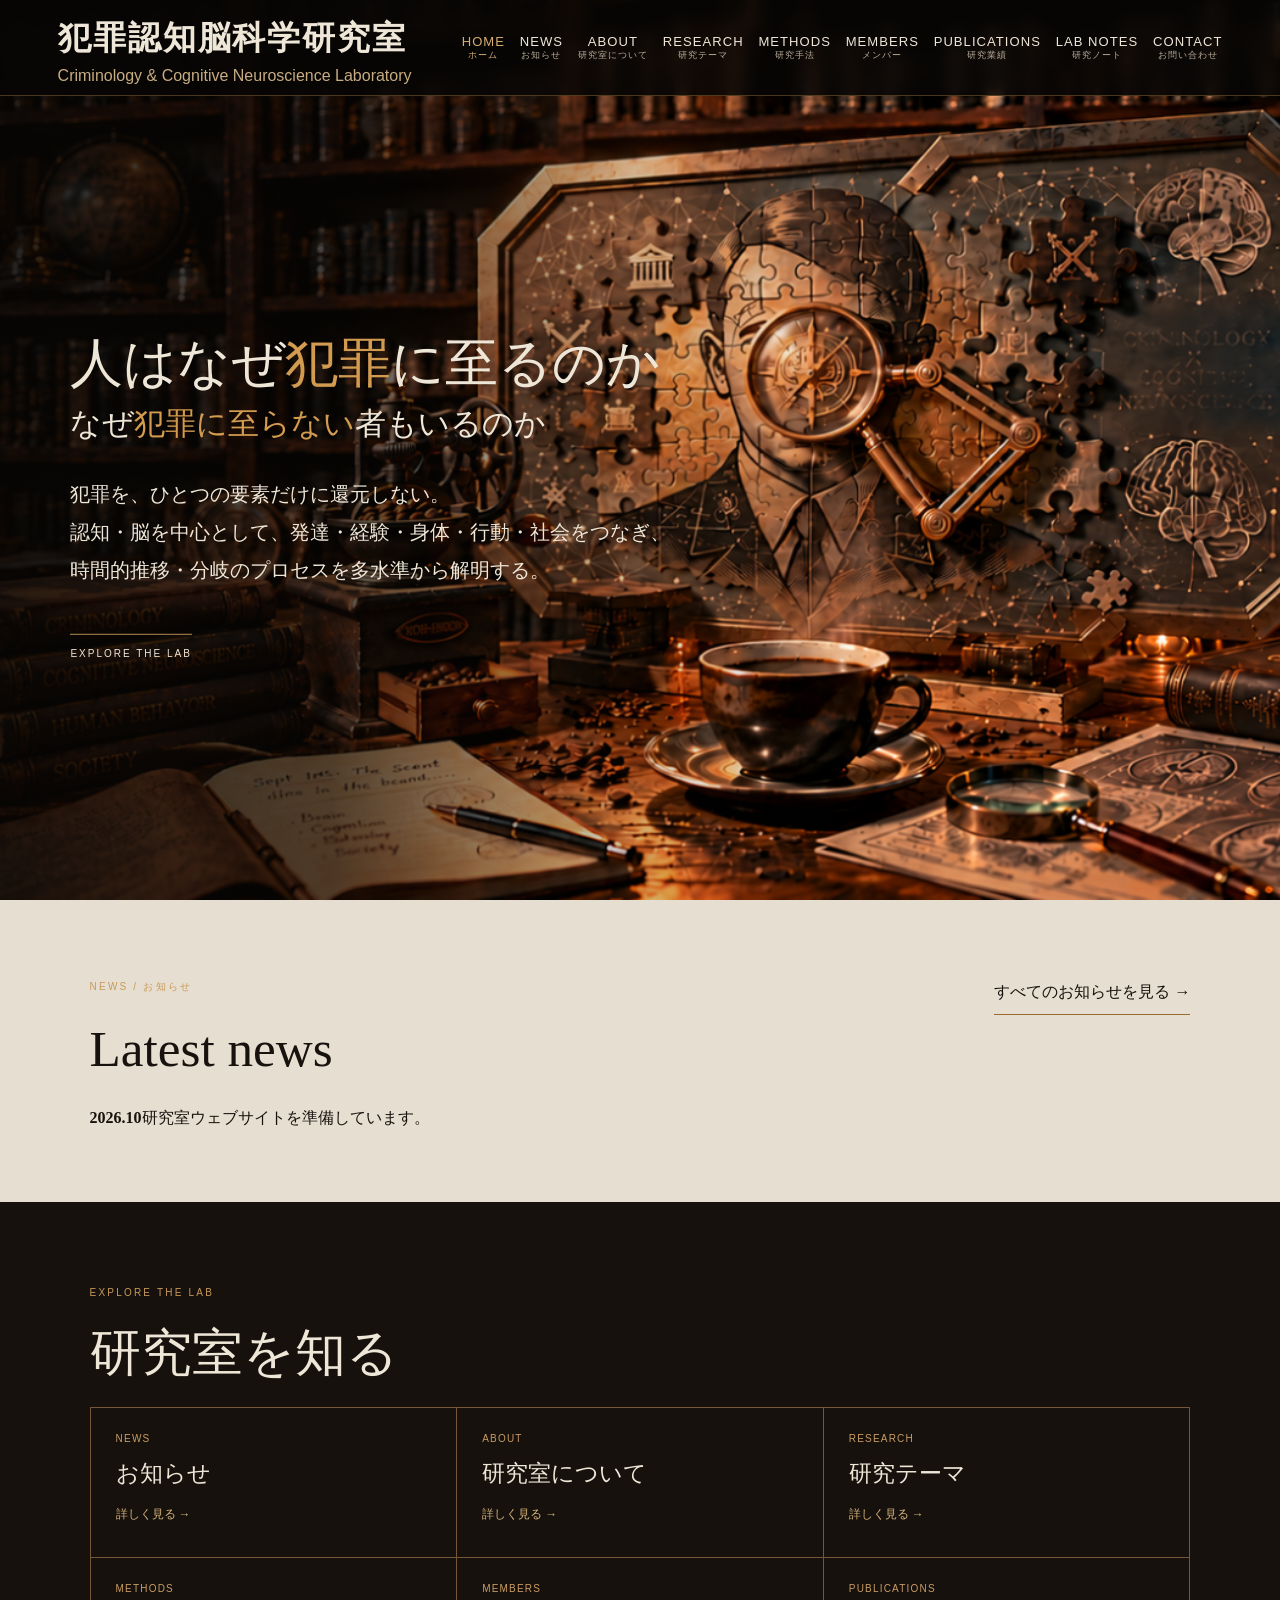
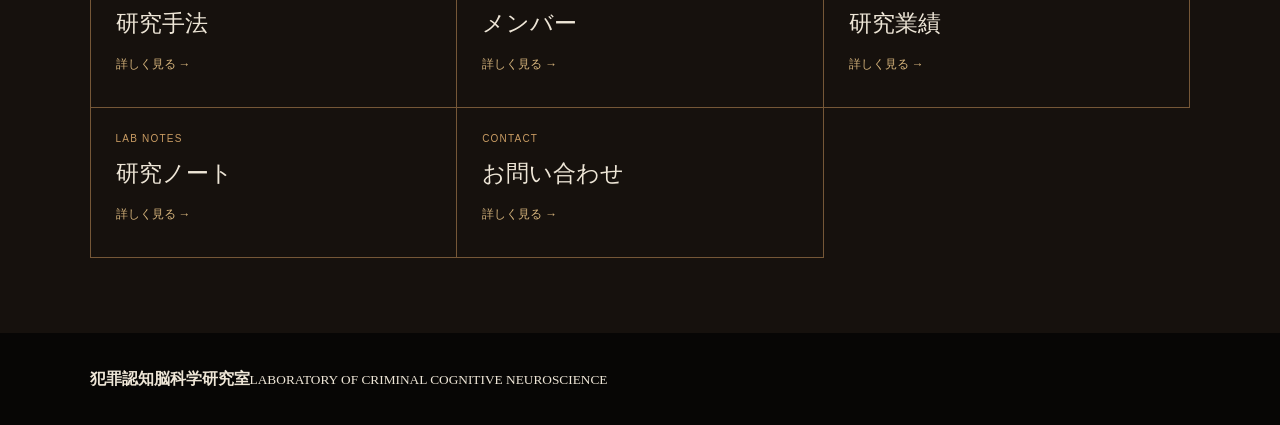
==== commit 3eb810d4: "Add files via upload" ====
--- a/index.html
+++ b/index.html
@@ -1,113 +1,22 @@
-<!DOCTYPE html>
-
-<html lang="ja">
-<head>
-<meta charset="utf-8"/><meta content="width=device-width,initial-scale=1" name="viewport"/>
-<title data-content="site.pageTitle">犯罪認知脳科学研究室 | Criminology &amp; Cognitive Neuroscience Laboratory </title>
-<meta content="犯罪現象を認知・脳・身体・行動・社会の多水準から捉える犯罪認知脳科学研究室。" data-content="site.description" name="description"/>
-<link href="style.css?v=22" rel="stylesheet"/>
-</head>
-<body>
-<header class="site-header">
-<a class="brand" href="#top"><strong data-content="site.labName" id="lab-name">犯罪認知脳科学研究室</strong><small data-content="site.labNameEn" id="lab-name-en">Criminology &amp; Cognitive Neuroscience Laboratory</small></a>
-<button class="menu" onclick="document.body.classList.toggle('open')">MENU</button>
+<!doctype html><html lang="ja"><head><meta charset="utf-8"><meta name="viewport" content="width=device-width,initial-scale=1"><title data-content="site.pageTitle">犯罪認知脳科学研究室</title><meta name="description" data-content="site.description" content="犯罪認知脳科学研究室"><link rel="stylesheet" href="style.css?v=30"></head><body><header class="site-header">
+<a class="brand" href="index.html"><strong data-content="site.labName" id="lab-name">犯罪認知脳科学研究室</strong><small data-content="site.labNameEn" id="lab-name-en">Criminology &amp; Cognitive Neuroscience Laboratory</small></a>
+<button aria-label="メニューを開閉" class="menu" onclick="document.body.classList.toggle('open')">MENU</button>
 <nav>
-<a data-nav="top" href="#top">HOME<small>ホーム</small></a>
-<a data-nav="news" href="#news">NEWS<small>お知らせ</small></a>
-<a data-nav="about" href="#about">ABOUT<small>研究室について</small></a>
-<a data-nav="research" href="#research">RESEARCH<small>研究テーマ</small></a>
-<a data-nav="methods" href="#methods">METHODS<small>研究手法</small></a>
-<a data-nav="people" href="#people">MEMBERS<small>メンバー</small></a>
-<a data-nav="output" href="#output">PUBLICATIONS<small>研究業績</small></a>
-<a data-nav="lab-notes" href="#lab-notes">LAB NOTES<small>研究ノート</small></a>
-<a data-nav="contact" href="#contact">CONTACT<small>お問い合わせ</small></a>
+<a data-nav="top" href="index.html">HOME<small>ホーム</small></a>
+<a data-nav="news" href="news.html">NEWS<small>お知らせ</small></a>
+<a data-nav="about" href="about.html">ABOUT<small>研究室について</small></a>
+<a data-nav="research" href="research.html">RESEARCH<small>研究テーマ</small></a>
+<a data-nav="methods" href="methods.html">METHODS<small>研究手法</small></a>
+<a data-nav="people" href="members.html">MEMBERS<small>メンバー</small></a>
+<a data-nav="output" href="publications.html">PUBLICATIONS<small>研究業績</small></a>
+<a data-nav="lab-notes" href="lab-notes.html">LAB NOTES<small>研究ノート</small></a>
+<a data-nav="contact" href="contact.html">CONTACT<small>お問い合わせ</small></a>
 </nav>
-</header>
-<main id="top">
-<section class="hero">
+</header><main id="top"><section class="hero">
 <div class="shade"></div>
 <div class="hero-copy">
 <h1><span data-content="hero.question1.0" style="color:inherit"></span><span class="accent" data-content="hero.question1.1"></span><span data-content="hero.question1.2" style="color:inherit"></span><br/><span class="second"><span data-content="hero.question2.0" style="color:inherit"></span><span class="accent" data-content="hero.question2.1"></span><span data-content="hero.question2.2" style="color:inherit"></span></span></h1>
 <p class="sub"><span data-content="hero.description.0"></span><br/><span data-content="hero.description.1"></span><br/><span data-content="hero.description.2"></span></p>
-<a class="discover" data-content="hero.button" href="#about"><span data-content="hero.button"></span> ↓</a>
+<a class="discover" data-content="hero.button" href="about.html"><span data-content="hero.button"></span> ↓</a>
 </div>
-</section>
-<section class="intro" id="about">
-<p class="label" data-content="about.label">01 / ABOUT THE LAB</p>
-<div><h2><span data-content="about.heading.0"></span><br/><em data-content="about.heading.1"></em><span data-content="about.heading.2"></span></h2>
-<p data-content="about.description">犯罪現象を認知と脳を中心とした多水準から捉え、水準間のつながりと、時間的推移・犯罪する／しないの分岐を科学的に解明する。</p></div>
-</section>
-<section class="research" id="research">
-<p class="label" data-content="research.label">02 / RESEARCH</p><h2><span data-content="research.heading.0"></span><br/><span data-content="research.heading.1">Six interconnected levels.</span></h2>
-<div class="cards six">
-<article><small data-content="research.levels.0.number">LEVEL 01</small><h3 data-content="research.levels.0.title">発達的文脈</h3><p data-content="research.levels.0.question">どのような背景のもとで育ったか</p><span data-content="research.levels.0.keywords">小児期逆境体験（ACEs） / 小児期肯定体験（PCEs） / 発達障碍 / 家族 / 学校 / 地域社会</span></article>
-<article><small data-content="research.levels.1.number">LEVEL 02</small><h3 data-content="research.levels.1.title">社会的経験</h3><p data-content="research.levels.1.question">他者や社会との間で何を経験したか</p><span data-content="research.levels.1.keywords">恋愛関係の破綻 / 挫折・裏切り / 社会的排斥 / 対人ストレス / 仲間からの影響 / 差別経験</span></article>
-<article><small data-content="research.levels.2.number">LEVEL 03</small><h3 data-content="research.levels.2.title">感情・認知</h3><p data-content="research.levels.2.question">経験をどのように受け止め、意味づけるか</p><span data-content="research.levels.2.keywords">感情制御 / 復讐 / シャーデンフロイデ / 先入観 / 隠蔽 / 応報的動機 / 責任帰属 / 犯罪性知覚 / 行為主体感</span></article>
-<article><small data-content="research.levels.3.number">LEVEL 04</small><h3 data-content="research.levels.3.title">脳・身体</h3><p data-content="research.levels.3.question">心の働きが脳・身体にどのように現れるか</p><span data-content="research.levels.3.keywords">脳血流動態反応 / 脳機能ネットワーク / 心拍変動 / 皮膚電気反応 / 呼吸 / 内受容感覚</span></article>
-<article><small data-content="research.levels.4.number">LEVEL 05</small><h3 data-content="research.levels.4.title">行動</h3><p data-content="research.levels.4.question">どのようにその人の実際の行動と結びつくのか</p><span data-content="research.levels.4.keywords">犯罪準備行動 / 殺人 / ストーキング / 恋人間暴力 / 性犯罪 / リスク・テイキング / 逸脱行動</span></article>
-<article><small data-content="research.levels.5.number">LEVEL 06</small><h3 data-content="research.levels.5.title">社会的帰結</h3><p data-content="research.levels.5.question">どのように社会的問題へつながっていくのか</p><span data-content="research.levels.5.keywords">テロリズム / 被害者排斥 / 犯罪不安 / 脆弱性 / 厳罰化 / 量刑判断 / 保護観察 / 更生支援</span></article>
-</div>
-</section>
-<section class="methods" id="methods">
-<p class="label" data-content="methods.label">03 / METHODS</p>
-<h2><span data-content="methods.heading.0"></span><br/><span data-content="methods.heading.1"></span></h2>
-<div class="methodgrid"><div><span data-content="methods.items.0.ja"></span><b data-content="methods.items.0.en">COGNITIVE EXPERIMENT</b><span>心理実験・認知課題</span></div><div><span data-content="methods.items.1.ja"></span><b data-content="methods.items.1.en">PSYCHOMETRICS</b><span>質問紙・心理尺度</span></div><div><span data-content="methods.items.2.ja"></span><b data-content="methods.items.2.en">NEUROIMAGING</b><span>脳機能計測</span></div><div><span data-content="methods.items.3.ja"></span><b data-content="methods.items.3.en">AUTONOMIC PHYSIOLOGY</b><span>自律神経反応</span></div><div><span data-content="methods.items.4.ja"></span><b data-content="methods.items.4.en">MULTIMODAL ANALYSIS</b><span>脳－自律神経解析</span></div><div><span data-content="methods.items.5.ja"></span><b data-content="methods.items.5.en">TEXT &amp; SOCIETY</b><span>新聞・手記等の分析</span></div></div>
-</section>
-<section class="placeholder" id="people">
-<p class="label" data-content="sections.members.label">04 / MEMBERS</p><h2 data-content="sections.members.heading">People</h2><div class="editable-list" id="members-list"></div>
-</section>
-<section class="placeholder" id="output">
-<p class="label" data-content="sections.publications.label">05 / PUBLICATIONS</p><h2 data-content="sections.publications.heading">Research output</h2><div class="editable-list" id="publications-list"></div>
-</section>
-<section class="placeholder" id="news">
-<p class="label" data-content="sections.news.label">06 / NEWS</p><h2 data-content="sections.news.heading">Latest</h2><div class="editable-list" id="news-list"></div>
-</section>
-<section class="lab-notes" id="lab-notes">
-<p class="label" data-content="notes.label">07 / LAB NOTES</p>
-<h2 data-content="notes.heading"><span data-content="notes.heading"></span><span class="notes-title-en" data-content="notes.english"></span></h2>
-<p class="notes-lead" data-content="notes.description">研究の成果と過程、学術的な発見、研究室の日常、研究に役立つ道具を記録し、共有します。</p>
-<div class="notes-categories" id="notes-categories">
-<button aria-pressed="false" data-category="reports" type="button"><small data-content="notes.categories.0.en">01 / RESEARCH REPORTS</small><strong data-content="notes.categories.0.title">研究報告</strong><span data-content="notes.categories.0.description">論文・学会発表・研究の背景と詳細</span></button>
-<button aria-pressed="false" data-category="column" type="button"><small data-content="notes.categories.1.en">02 / COLUMN</small><strong data-content="notes.categories.1.title">コラム</strong><span data-content="notes.categories.1.description">犯罪心理学・脳科学の論文紹介と考察</span></button>
-<button aria-pressed="false" data-category="life" type="button"><small data-content="notes.categories.2.en">03 / LAB LIFE</small><strong data-content="notes.categories.2.title">研究室の日々</strong><span data-content="notes.categories.2.description">ゼミ・実験・学会・研究室の活動</span></button>
-<button aria-pressed="false" data-category="tools" type="button"><small data-content="notes.categories.3.en">04 / RESEARCH TOOLS</small><strong data-content="notes.categories.3.title">研究ツール</strong><span data-content="notes.categories.3.description">解析コード・資料・研究のためのTips</span></button>
-</div>
-<div class="notes-toolbar"><h3 data-content="notes.listHeading">記事一覧</h3><button data-content="notes.reset" id="notes-reset" type="button">すべて表示 ↗</button></div>
-<div aria-live="polite" class="notes-list" id="notes-list"></div>
-</section>
-<section class="contact" id="contact">
-<p class="label" data-content="contact.label">08 / CONTACT</p>
-<h2 data-content="contact.heading">研究室へのお問い合わせ</h2>
-<p class="contact-lead" data-content="contact.description">
-    共同研究・研究協力・取材・進学等について、
-    お問い合わせ内容に応じてご連絡ください。
-  </p>
-<div class="contact-grid">
-<article>
-<small data-content="contact.categories.0.en">RESEARCH &amp; INDUSTRY</small>
-<h3 data-content="contact.categories.0.title">研究者・企業の方</h3>
-<p data-content="contact.categories.0.description">共同研究、研究開発、産学連携等に関するお問い合わせ</p>
-</article>
-<article>
-<small data-content="contact.categories.1.en">PRACTITIONERS</small>
-<h3 data-content="contact.categories.1.title">実務家の方</h3>
-<p data-content="contact.categories.1.description">犯罪・司法・矯正・更生支援等に関する研究協力や連携について</p>
-</article>
-<article>
-<small data-content="contact.categories.2.en">MEDIA</small>
-<h3 data-content="contact.categories.2.title">メディア関係者の方</h3>
-<p data-content="contact.categories.2.description">取材、コメント、研究内容等に関するお問い合わせ</p>
-</article>
-<article>
-<small data-content="contact.categories.3.en">STUDENTS &amp; FAMILIES</small>
-<h3 data-content="contact.categories.3.title">大学生・高校生・保護者の方</h3>
-<p data-content="contact.categories.3.description">ゼミ、研究室、進学、研究内容等に関するお問い合わせ</p>
-</article>
-</div>
-</section>
-</main>
-<footer><strong data-content="site.labName">犯罪認知脳科学研究室</strong><small data-content="site.footerEnglish">LABORATORY OF CRIMINAL COGNITIVE NEUROSCIENCE</small></footer>
-<script src="content.js?v=4"></script>
-<script src="notes-data.js?v=1"></script>
-<script src="notes-ui.js?v=1"></script>
-</body></html>
+</section><section class="home-news"><div><p class="label">NEWS / お知らせ</p><h2>Latest news</h2><div id="news-list" class="editable-list"></div></div><a href="news.html">すべてのお知らせを見る →</a></section><section class="home-directory"><p class="label">EXPLORE THE LAB</p><h2>研究室を知る</h2><div class="home-card-grid"><a class="home-card" href="news.html"><small>NEWS</small><strong>お知らせ</strong><span>詳しく見る →</span></a><a class="home-card" href="about.html"><small>ABOUT</small><strong>研究室について</strong><span>詳しく見る →</span></a><a class="home-card" href="research.html"><small>RESEARCH</small><strong>研究テーマ</strong><span>詳しく見る →</span></a><a class="home-card" href="methods.html"><small>METHODS</small><strong>研究手法</strong><span>詳しく見る →</span></a><a class="home-card" href="members.html"><small>MEMBERS</small><strong>メンバー</strong><span>詳しく見る →</span></a><a class="home-card" href="publications.html"><small>PUBLICATIONS</small><strong>研究業績</strong><span>詳しく見る →</span></a><a class="home-card" href="lab-notes.html"><small>LAB NOTES</small><strong>研究ノート</strong><span>詳しく見る →</span></a><a class="home-card" href="contact.html"><small>CONTACT</small><strong>お問い合わせ</strong><span>詳しく見る →</span></a></div></section></main><footer><strong data-content="site.labName">犯罪認知脳科学研究室</strong><small data-content="site.footerEnglish">LABORATORY OF CRIMINAL COGNITIVE NEUROSCIENCE</small></footer><script src="content.js?v=5"></script><script src="site.js?v=1"></script></body></html>
--- a/style.css
+++ b/style.css
@@ -62,3 +62,8 @@
 .note-item a{display:inline-block;margin-top:10px;border-bottom:1px solid #c99c63;color:#e4c18d}
 .notes-empty{padding:25px 0;color:#c7b8a5}
 @media(max-width:900px){.lab-notes{padding:18vw 7vw}.notes-categories{grid-template-columns:1fr}.notes-categories button{min-height:145px;padding:23px}}
+
+/* Independent pages and home directory */
+.inner-page{background:#14100d}.page-main{padding-top:96px;min-height:75vh}.page-banner{padding:60px 7vw 45px;background:linear-gradient(90deg,#251910,#0b0a09);border-bottom:1px solid #715537}.page-banner p{font:10px Arial,sans-serif;letter-spacing:.18em;color:#c99c63}.page-banner h1{font-size:clamp(44px,6vw,90px);font-weight:400;margin:10px 0 0;line-height:1.15}.page-banner>span{color:#d4b183}.page-main .intro,.page-main .research,.page-main .methods,.page-main .placeholder,.page-main .lab-notes,.page-main .contact{min-height:45vh}.home-news{background:#e6ded0;color:#17120d;padding:70px 7vw;display:flex;justify-content:space-between;gap:30px}.home-news>div{width:min(800px,100%)}.home-news h2,.home-directory h2{font-size:clamp(32px,4vw,60px);font-weight:400;margin:10px 0}.home-news>a{align-self:flex-start;border-bottom:1px solid #9b6a2e;padding:8px 0;white-space:nowrap}.home-directory{padding:75px 7vw;background:#16110d}.home-card-grid{display:grid;grid-template-columns:repeat(3,minmax(0,1fr));border-top:1px solid #755737;border-left:1px solid #755737}.home-card{padding:25px;border-right:1px solid #755737;border-bottom:1px solid #755737;display:flex;flex-direction:column;gap:10px;min-height:150px}.home-card:hover{background:#302217}.home-card small{font:10px Arial,sans-serif;color:#c99c63;letter-spacing:.12em}.home-card strong{font-size:23px;font-weight:400}.home-card span{font-size:12px;color:#d6b47c}.site-header nav a[aria-current="page"]{color:#d6ad71}.site-header nav a[aria-current="page"] small{color:#d6ad71}
+@media(min-width:901px) and (max-width:1250px){.site-header{padding:0 2vw}.brand{min-width:255px}.site-header .brand strong{font-size:23px}.site-header .brand small{font-size:11px}.site-header nav{gap:9px}.site-header nav a{font-size:12px}.site-header nav a small{font-size:9px}}
+@media(max-width:900px){.page-main{padding-top:72px}.page-banner{padding:48px 7vw 35px}.home-news{display:block}.home-card-grid{grid-template-columns:1fr}.site-header.open nav{background:#130f0b}.site-header.open nav a{color:#e7d8bf}}
